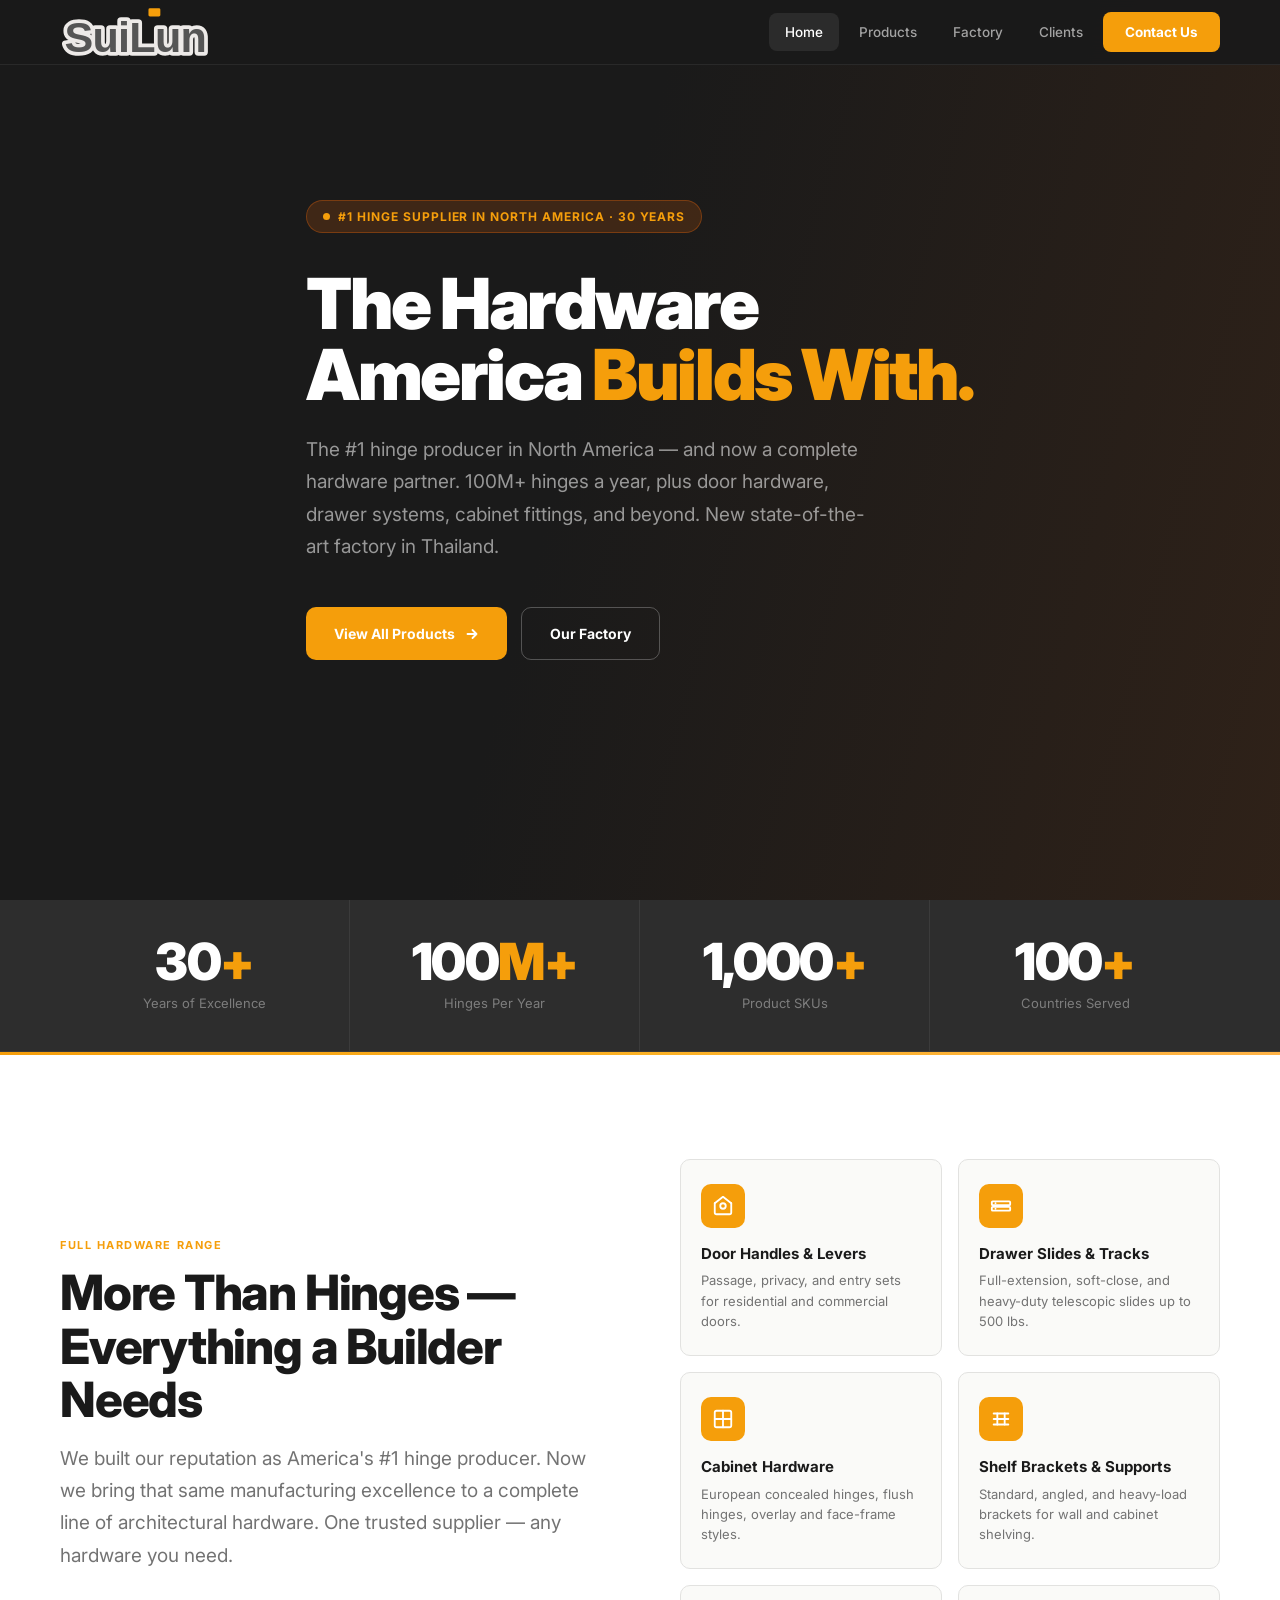
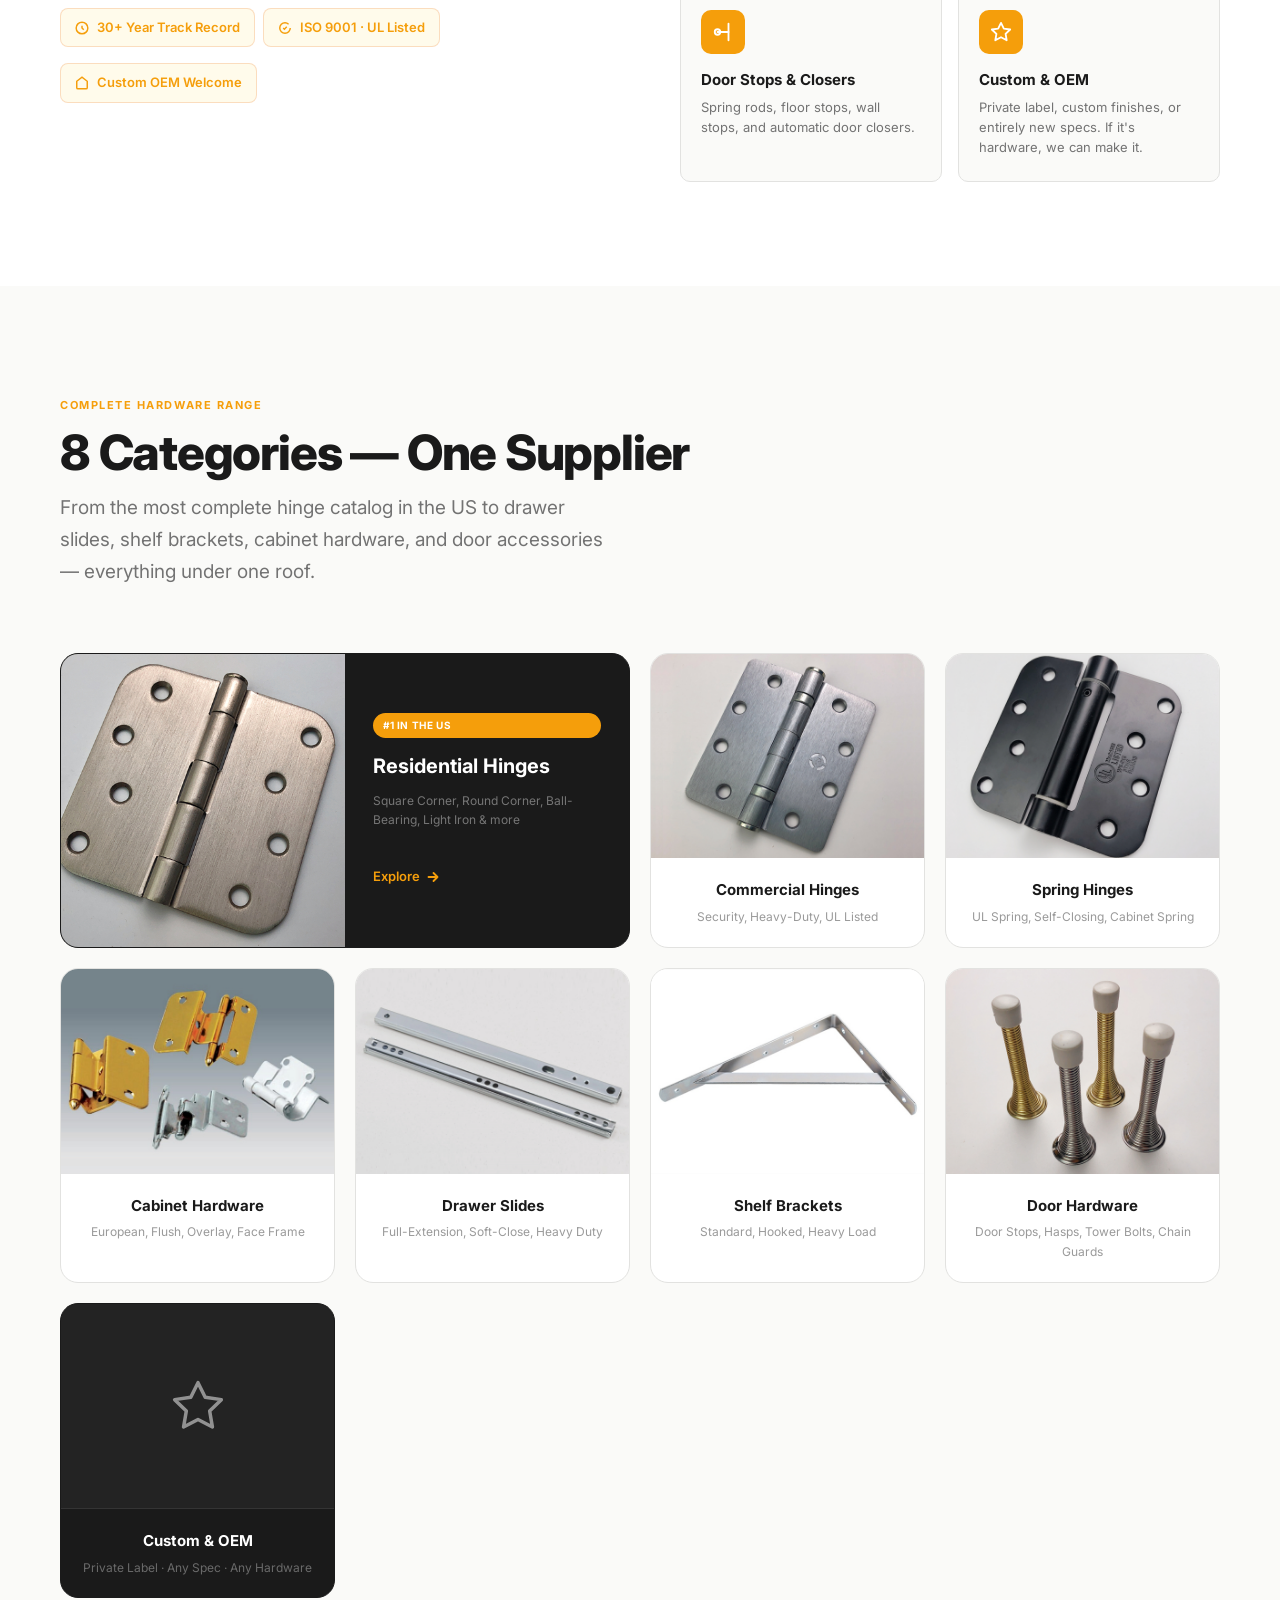
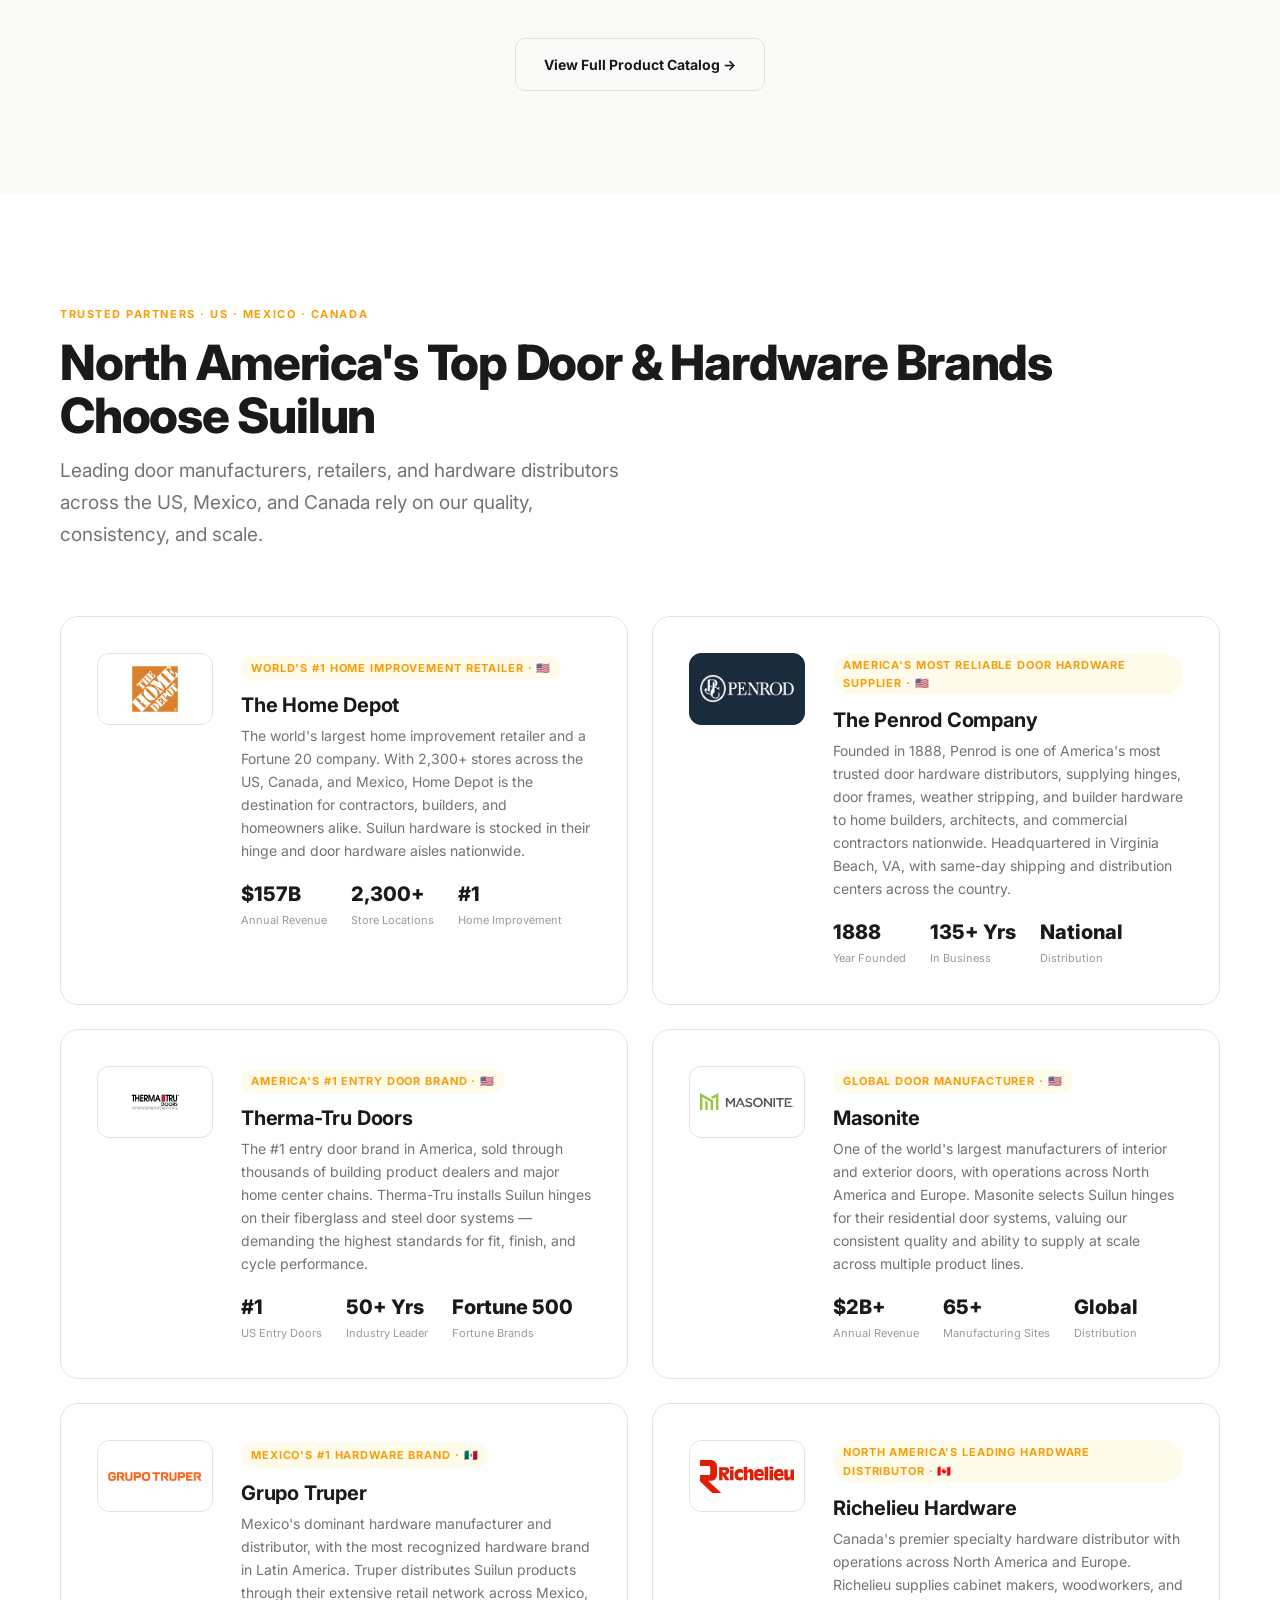
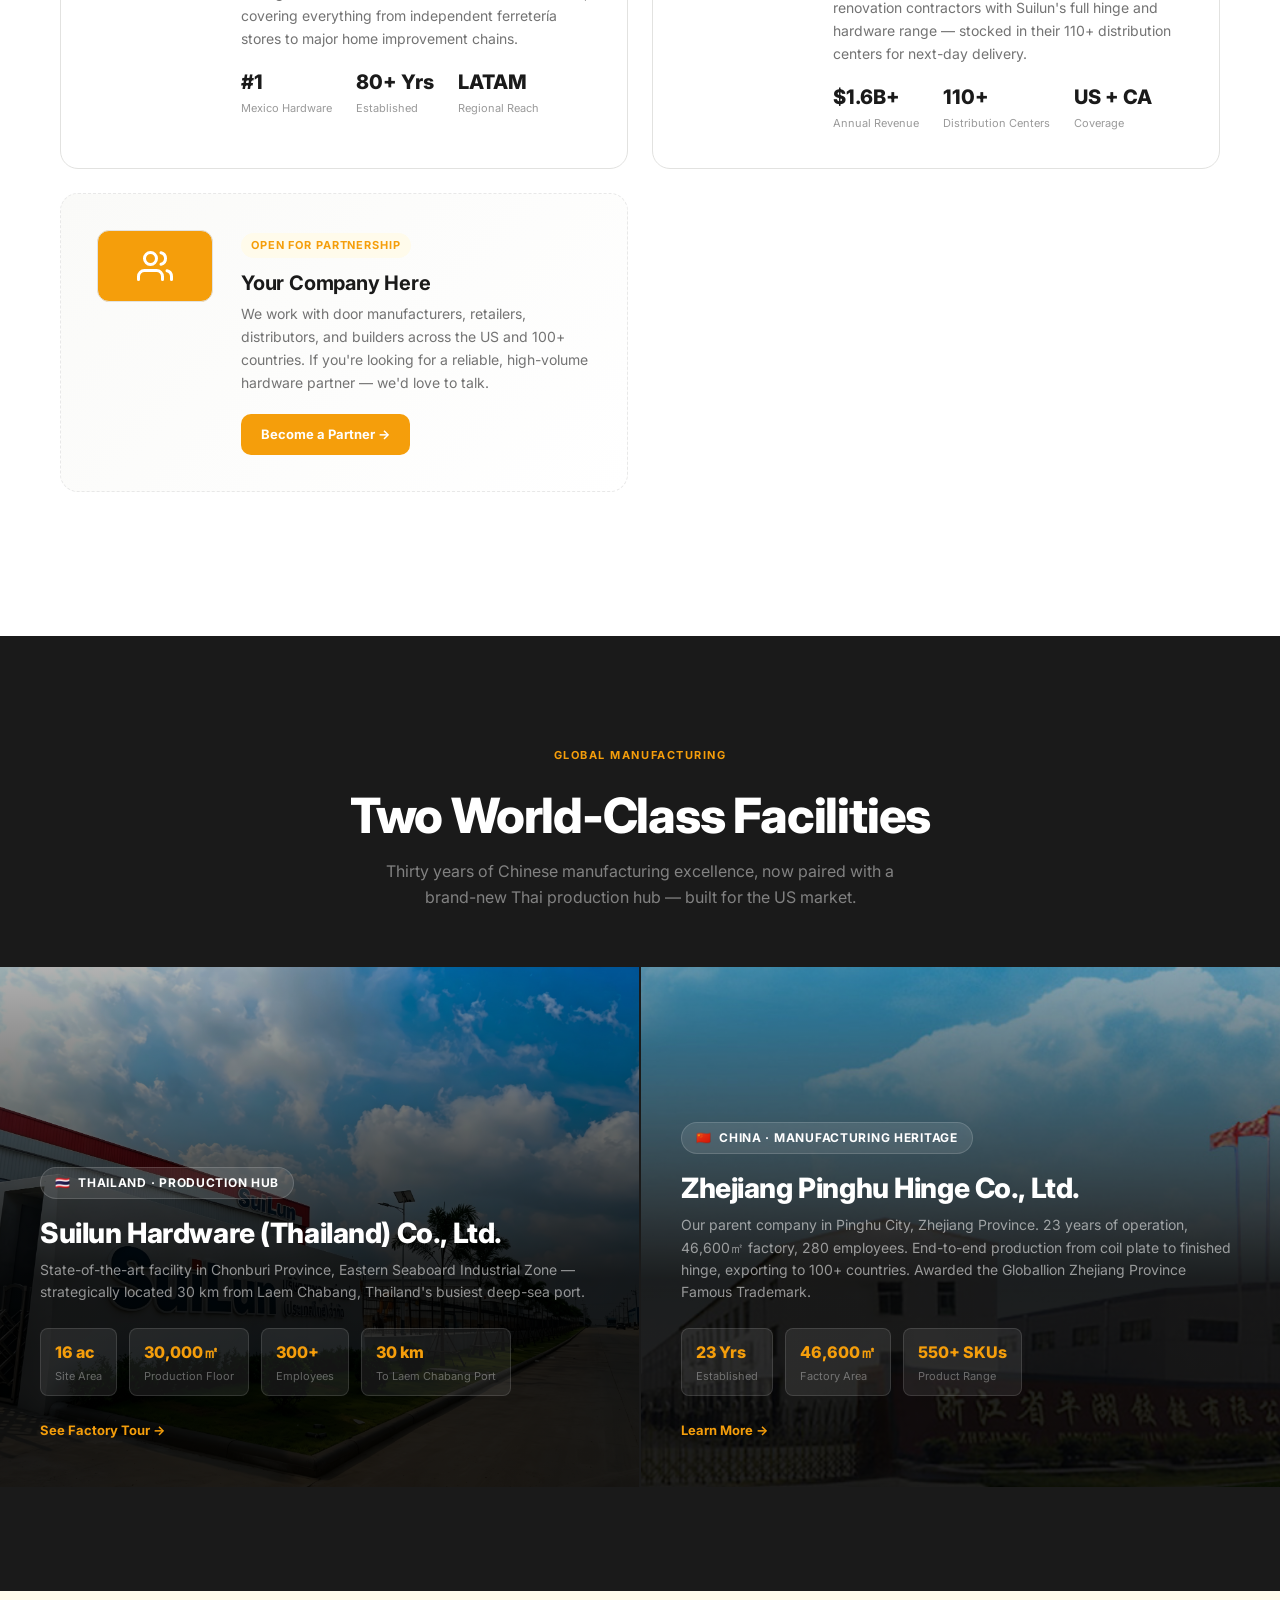
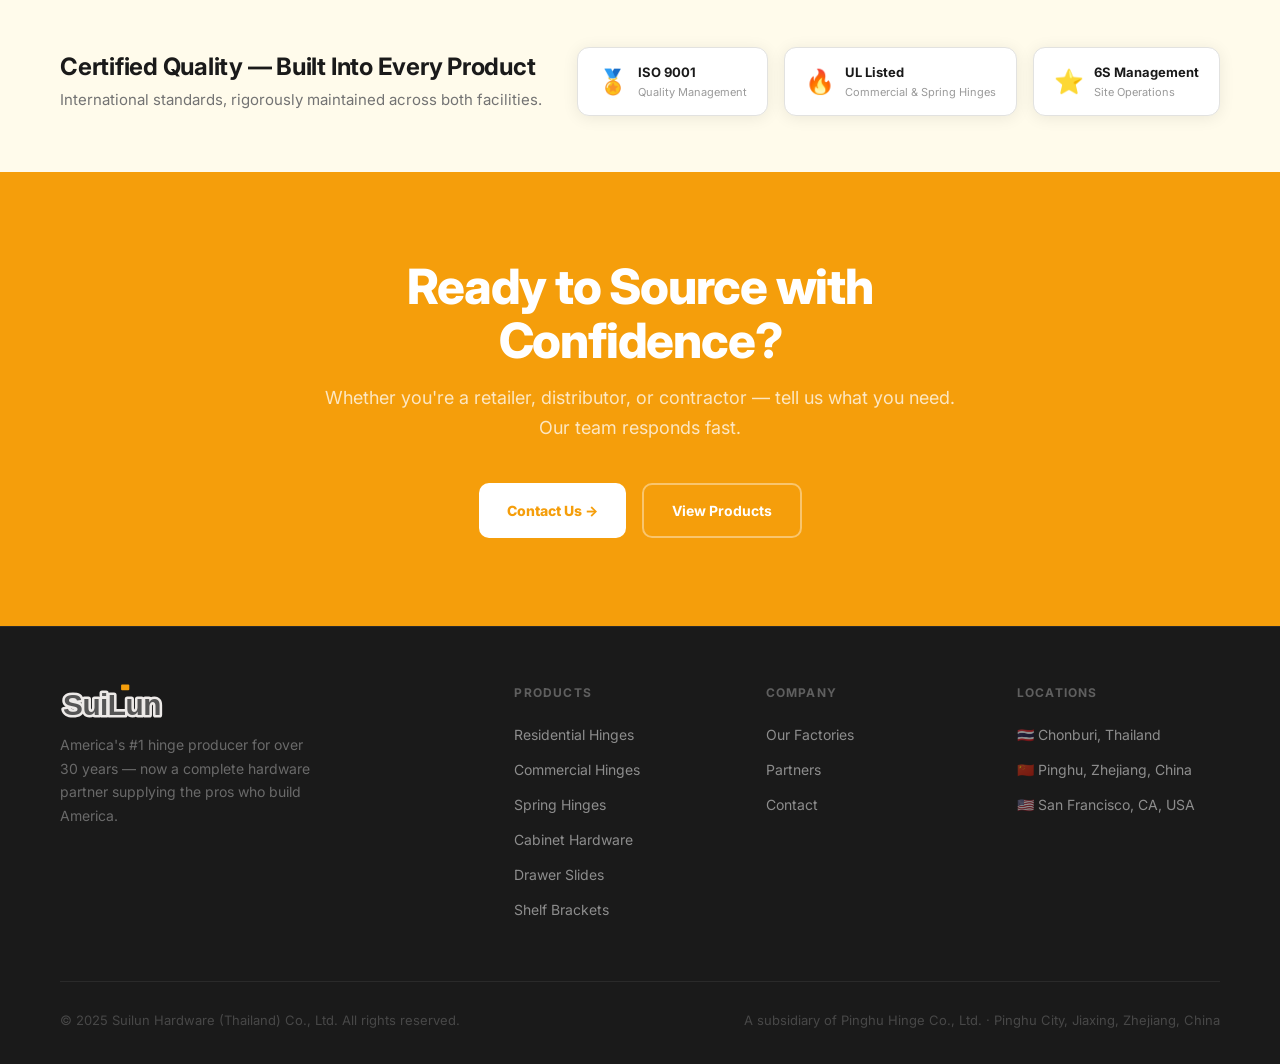
==== index.html @ 0c32b97d "New SVG logo: dark gray fill, light gray outline, orange accent, larger" ====
<!DOCTYPE html>
<html lang="en">
<head>
<meta charset="UTF-8">
<meta name="viewport" content="width=device-width, initial-scale=1.0">
<title>Suilun Hardware — America's #1 Hinge Producer</title>
<link rel="stylesheet" href="style.css">
<style>
/* ── HERO ────────────────────────────────────────────── */
.hero {
  min-height: 100vh; padding-top: 64px;
  position: relative; overflow: hidden;
  display: flex; align-items: center;
  background: var(--dark);
}
.hero-img {
  position: absolute; inset: 0;
  background-image: url('img/757dfbb52b981101c5790339cc6810e2.jpg');
  background-size: cover; background-position: center top;
  filter: brightness(0.3);
}
.hero-overlay {
  position: absolute; inset: 0;
  background: linear-gradient(105deg, rgba(26,26,26,0.90) 45%, rgba(232,100,10,0.10) 100%);
}
.hero-content { position: relative; z-index: 2; max-width: 720px; padding: 100px 0; }
.hero-badge {
  display: inline-flex; align-items: center; gap: 8px;
  background: rgba(232,100,10,0.18); border: 1px solid rgba(232,100,10,0.35);
  border-radius: 100px; padding: 6px 16px; margin-bottom: 36px;
}
.hero-badge .dot { width: 7px; height: 7px; border-radius: 50%; background: var(--orange); animation: pulse 2s infinite; }
.hero-badge span { font-size: 12px; font-weight: 700; letter-spacing: 0.08em; text-transform: uppercase; color: var(--orange); }
@keyframes pulse { 0%,100%{opacity:1}50%{opacity:0.35} }
.hero h1 { color: white; margin-bottom: 24px; }
.hero h1 em { color: var(--orange); font-style: normal; }
.hero .lead { color: rgba(255,255,255,0.55); max-width: 560px; margin-bottom: 44px; }
.hero-actions { display: flex; gap: 14px; flex-wrap: wrap; }

/* ── STATS ───────────────────────────────────────────── */
.stats-bar { background: var(--dark2); border-bottom: 1px solid rgba(255,255,255,0.06); }
.stats-row { display: grid; grid-template-columns: repeat(4, 1fr); }
.stat-cell {
  padding: 36px 28px; text-align: center;
  border-right: 1px solid rgba(255,255,255,0.07);
}
.stat-cell:last-child { border-right: none; }
.stat-n { font-size: clamp(32px,4vw,52px); font-weight: 900; color: white; letter-spacing: -0.03em; line-height: 1; }
.stat-n em { color: var(--orange); font-style: normal; }
.stat-l { font-size: 13px; color: rgba(255,255,255,0.38); margin-top: 6px; }
@media(max-width:640px) {
  .stats-row { grid-template-columns: repeat(2,1fr); }
  .stat-cell { border-bottom: 1px solid rgba(255,255,255,0.07); }
}

/* ── BEYOND HINGES ───────────────────────────────────── */
.beyond-section { background: white; }
.beyond-inner {
  display: grid; grid-template-columns: 1fr 1fr; gap: 80px; align-items: center;
}
@media(max-width:900px) { .beyond-inner { grid-template-columns: 1fr; gap: 48px; } }
.beyond-text .lead { margin-top: 16px; margin-bottom: 36px; }
.beyond-tag {
  display: inline-flex; align-items: center; gap: 8px;
  background: var(--orange-pale); border: 1px solid rgba(232,100,10,0.2);
  border-radius: 8px; padding: 8px 14px; margin-bottom: 8px;
  font-size: 13px; font-weight: 600; color: var(--orange);
}
.beyond-tag svg { flex-shrink: 0; }
.beyond-tags { display: flex; flex-wrap: wrap; gap: 8px; }
.beyond-grid {
  display: grid; grid-template-columns: 1fr 1fr; gap: 16px;
}
.beyond-card {
  background: var(--gray-50); border: 1.5px solid var(--border);
  border-radius: var(--r); padding: 24px 20px;
  transition: all 0.22s;
}
.beyond-card:hover { border-color: var(--orange); background: var(--orange-pale); transform: translateY(-2px); }
.beyond-card .bc-icon {
  width: 44px; height: 44px; border-radius: 10px;
  background: var(--orange); display: flex; align-items: center; justify-content: center;
  margin-bottom: 14px;
}
.beyond-card .bc-icon svg { width: 22px; height: 22px; fill: none; stroke: white; stroke-width: 2; stroke-linecap: round; stroke-linejoin: round; }
.beyond-card h4 { font-size: 15px; font-weight: 700; margin-bottom: 4px; }
.beyond-card p { font-size: 13px; color: var(--gray-500); line-height: 1.55; }

/* ── CATEGORIES ──────────────────────────────────────── */
.categories-section { background: var(--gray-50); }
.cat-grid {
  display: grid;
  grid-template-columns: repeat(4, 1fr);
  gap: 20px;
}
@media(max-width:900px) { .cat-grid { grid-template-columns: repeat(2,1fr); } }
@media(max-width:480px) { .cat-grid { grid-template-columns: 1fr 1fr; gap: 12px; } }
.cat-card {
  background: white;
  border: 1.5px solid var(--border);
  border-radius: var(--r2);
  overflow: hidden;
  text-align: center;
  transition: all 0.25s;
  cursor: pointer;
  text-decoration: none;
  display: block;
}
.cat-card:hover { border-color: var(--orange); transform: translateY(-4px); box-shadow: 0 16px 48px rgba(232,100,10,0.12); }
.cat-img {
  width: 100%; aspect-ratio: 4/3;
  object-fit: cover;
  background: var(--gray-100);
}
.cat-icon-wrap {
  width: 100%; aspect-ratio: 4/3;
  background: var(--gray-50);
  display: flex; align-items: center; justify-content: center;
  border-bottom: 1px solid var(--border);
}
.cat-icon-wrap svg { width: 56px; height: 56px; stroke: var(--gray-400); fill: none; stroke-width: 1.5; stroke-linecap: round; stroke-linejoin: round; transition: stroke 0.2s; }
.cat-card:hover .cat-icon-wrap svg { stroke: var(--orange); }
.cat-body { padding: 20px 16px; }
.cat-name { font-size: 15px; font-weight: 700; color: var(--dark); margin-bottom: 4px; }
.cat-count { font-size: 12px; color: var(--gray-400); }
.cat-card.hero-cat {
  grid-column: span 2;
  display: grid; grid-template-columns: 1fr 1fr;
  text-align: left;
  background: var(--dark);
  border-color: var(--dark);
}
.cat-card.hero-cat:hover { border-color: var(--orange); }
.cat-card.hero-cat .cat-img { aspect-ratio: auto; height: 100%; min-height: 220px; }
.cat-card.hero-cat .cat-body { padding: 32px 28px; display: flex; flex-direction: column; justify-content: center; }
.cat-card.hero-cat .cat-name { font-size: 20px; color: white; margin-bottom: 8px; }
.cat-card.hero-cat .cat-count { color: rgba(255,255,255,0.4); margin-bottom: 16px; }
.cat-arrow {
  display: inline-flex; align-items: center; gap: 6px;
  font-size: 13px; font-weight: 600; color: var(--orange);
}
.cat-badge {
  display: inline-block;
  background: var(--orange); color: white;
  font-size: 10px; font-weight: 700; letter-spacing: 0.06em;
  text-transform: uppercase; padding: 4px 10px; border-radius: 100px;
  margin-bottom: 12px;
}
@media(max-width:768px) {
  .cat-card.hero-cat { grid-column: span 1; grid-template-columns: 1fr; }
  .cat-card.hero-cat .cat-img { min-height: 180px; }
}

/* ── PARTNERS ────────────────────────────────────────── */
.partners-section { background: white; }
.partner-grid {
  display: grid; grid-template-columns: 1fr 1fr; gap: 24px;
  margin-bottom: 40px;
}
@media(max-width:768px) { .partner-grid { grid-template-columns: 1fr; } }
.partner-card {
  border: 1.5px solid var(--border);
  border-radius: var(--r2); padding: 36px;
  display: flex; gap: 28px; align-items: flex-start;
  transition: all 0.25s;
}
.partner-card:hover { border-color: var(--orange); box-shadow: var(--shadow-lg); transform: translateY(-2px); }
.partner-logo-box {
  flex-shrink: 0;
  width: 116px; height: 72px;
  border-radius: 12px;
  display: flex; align-items: center; justify-content: center;
  background: white; border: 1.5px solid var(--border);
  padding: 10px; overflow: hidden;
  font-size: 13px; font-weight: 900; letter-spacing: -0.02em;
  color: white; text-align: center; line-height: 1.2;
}
.partner-logo-box img { width: 100%; height: 100%; object-fit: contain; }
.partner-info h3 { font-size: 20px; margin-bottom: 6px; }
.partner-rank {
  display: inline-block;
  font-size: 11px; font-weight: 700; letter-spacing: 0.08em;
  text-transform: uppercase; color: var(--orange);
  background: var(--orange-pale); padding: 3px 10px; border-radius: 100px;
  margin-bottom: 12px;
}
.partner-info p { font-size: 14px; color: var(--gray-500); line-height: 1.65; }
.partner-stat { margin-top: 16px; display: flex; gap: 24px; flex-wrap: wrap; }
.ps-item .ps-num { font-size: 20px; font-weight: 800; color: var(--dark); }
.ps-item .ps-lbl { font-size: 11px; color: var(--gray-400); }

/* ── FACTORIES ───────────────────────────────────────── */
.factories-section { background: var(--dark); }
.factories-header { text-align: center; padding-bottom: 56px; }
.factories-header h2 { color: white; margin-top: 12px; margin-bottom: 16px; }
.factories-header p { color: rgba(255,255,255,0.45); font-size: 16px; max-width: 540px; margin: 0 auto; }
.factories-grid { display: grid; grid-template-columns: 1fr 1fr; gap: 2px; }
@media(max-width:900px) { .factories-grid { grid-template-columns: 1fr; } }
.factory-panel { position: relative; overflow: hidden; min-height: 520px; }
.factory-panel-img {
  position: absolute; inset: 0;
  background-size: cover; background-position: center;
  transition: transform 0.6s;
}
.factory-panel:hover .factory-panel-img { transform: scale(1.04); }
.factory-panel-overlay {
  position: absolute; inset: 0;
  background: linear-gradient(to top, rgba(0,0,0,0.88) 40%, rgba(0,0,0,0.3) 100%);
}
.factory-panel-content {
  position: absolute; bottom: 0; left: 0; right: 0;
  padding: 44px 40px;
}
@media(max-width:640px) { .factory-panel-content { padding: 32px 24px; } }
.factory-flag {
  display: inline-flex; align-items: center; gap: 8px;
  background: rgba(255,255,255,0.1); border: 1px solid rgba(255,255,255,0.15);
  border-radius: 100px; padding: 5px 14px; margin-bottom: 16px;
  font-size: 12px; font-weight: 700; letter-spacing: 0.06em; text-transform: uppercase; color: white;
}
.factory-panel h3 { font-size: clamp(20px,2.5vw,28px); font-weight: 800; color: white; margin-bottom: 8px; letter-spacing: -0.015em; }
.factory-panel-sub { font-size: 14px; color: rgba(255,255,255,0.55); margin-bottom: 24px; line-height: 1.6; }
.factory-detail-row { display: flex; flex-wrap: wrap; gap: 12px; }
.fd-chip {
  background: rgba(255,255,255,0.08); border: 1px solid rgba(255,255,255,0.12);
  border-radius: 8px; padding: 10px 14px;
  display: flex; flex-direction: column; gap: 2px;
}
.fd-chip .fd-v { font-size: 16px; font-weight: 800; color: var(--orange); }
.fd-chip .fd-l { font-size: 11px; color: rgba(255,255,255,0.35); }
.factory-link {
  display: inline-flex; align-items: center; gap: 6px;
  margin-top: 24px; font-size: 13px; font-weight: 700;
  color: var(--orange); transition: gap 0.2s;
}
.factory-link:hover { gap: 10px; }

/* ── QUALITY STRIP ───────────────────────────────────── */
.quality-strip { background: var(--orange-pale); padding: 56px 0; }
.quality-inner { display: flex; align-items: center; justify-content: space-between; flex-wrap: wrap; gap: 32px; }
.quality-text h3 { margin-bottom: 6px; }
.quality-text p { color: var(--gray-500); font-size: 15px; }
.cert-row { display: flex; gap: 16px; flex-wrap: wrap; }
.cert-pill {
  display: flex; align-items: center; gap: 10px;
  background: white; border: 1.5px solid var(--border);
  border-radius: 12px; padding: 14px 20px;
  box-shadow: var(--shadow);
}
.cert-pill .cert-icon { font-size: 24px; }
.cert-pill .cert-name { font-size: 13px; font-weight: 700; color: var(--dark); }
.cert-pill .cert-desc { font-size: 11px; color: var(--gray-400); }

/* ── CTA ─────────────────────────────────────────────── */
.cta-section { background: var(--orange); padding: 88px 0; text-align: center; }
.cta-section h2 { color: white; margin-bottom: 16px; }
.cta-section p { color: rgba(255,255,255,0.75); font-size: 18px; margin-bottom: 40px; }
.cta-actions { display: flex; justify-content: center; gap: 16px; flex-wrap: wrap; }
.btn-white { background: white; color: var(--orange); font-weight: 800; }
.btn-white:hover { background: var(--gray-100); transform: translateY(-1px); box-shadow: 0 8px 24px rgba(0,0,0,0.2); }
.btn-outline-white { background: transparent; color: white; border: 2px solid rgba(255,255,255,0.4); font-weight: 700; }
.btn-outline-white:hover { border-color: white; background: rgba(255,255,255,0.1); }
</style>
</head>
<body>

<!-- NAV -->
<nav>
  <div class="wrap nav-wrap">
    <a href="index.html" class="logo">
      
      <img src="img/suilun-logo-nav.svg" alt="SuiLun" class="logo-img">
    </a>
    <div class="nav-menu">
      <a href="index.html" class="active">Home</a>
      <a href="products.html">Products</a>
      <a href="factory.html">Factory</a>
      <a href="#partners">Clients</a>
      <a href="contact.html" class="nav-cta">Contact Us</a>
    </div>
  </div>
</nav>

<!-- HERO -->
<section class="hero">
  <div class="hero-img"></div>
  <div class="hero-overlay"></div>
  <div class="wrap">
    <div class="hero-content reveal">
      <div class="hero-badge"><span class="dot"></span><span>#1 Hinge Supplier in North America · 30 Years</span></div>
      <h1>The Hardware<br>America <em>Builds With.</em></h1>
      <p class="lead">The #1 hinge producer in North America — and now a complete hardware partner. 100M+ hinges a year, plus door hardware, drawer systems, cabinet fittings, and beyond. New state-of-the-art factory in Thailand.</p>
      <div class="hero-actions">
        <a href="products.html" class="btn btn-primary">View All Products <svg width="14" height="14" viewBox="0 0 14 14" fill="none" style="margin-left:2px"><path d="M2.5 7h9m-4-4 4 4-4 4" stroke="currentColor" stroke-width="1.8" stroke-linecap="round" stroke-linejoin="round"/></svg></a>
        <a href="factory.html" class="btn btn-outline">Our Factory</a>
      </div>
    </div>
  </div>
</section>

<!-- STATS -->
<div class="stats-bar">
  <div class="wrap">
    <div class="stats-row">
      <div class="stat-cell"><div class="stat-n">30<em>+</em></div><div class="stat-l">Years of Excellence</div></div>
      <div class="stat-cell"><div class="stat-n">100<em>M+</em></div><div class="stat-l">Hinges Per Year</div></div>
      <div class="stat-cell"><div class="stat-n">1,000<em>+</em></div><div class="stat-l">Product SKUs</div></div>
      <div class="stat-cell"><div class="stat-n">100<em>+</em></div><div class="stat-l">Countries Served</div></div>
    </div>
  </div>
</div>
<div class="orange-rule"></div>

<!-- BEYOND HINGES -->
<section class="beyond-section">
  <div class="wrap">
    <div class="beyond-inner">
      <div class="beyond-text reveal">
        <span class="eyebrow">Full Hardware Range</span>
        <h2>More Than Hinges — Everything a Builder Needs</h2>
        <p class="lead">We built our reputation as America's #1 hinge producer. Now we bring that same manufacturing excellence to a complete line of architectural hardware. One trusted supplier — any hardware you need.</p>
        <div class="beyond-tags">
          <span class="beyond-tag">
            <svg width="14" height="14" viewBox="0 0 24 24" fill="none" stroke="currentColor" stroke-width="2.5"><circle cx="12" cy="12" r="10"/><path d="M12 8v4l3 3"/></svg>
            30+ Year Track Record
          </span>
          <span class="beyond-tag">
            <svg width="14" height="14" viewBox="0 0 24 24" fill="none" stroke="currentColor" stroke-width="2.5"><path d="M9 12l2 2 4-4"/><path d="M21 12c0 4.97-4.03 9-9 9s-9-4.03-9-9 4.03-9 9-9c2.39 0 4.57.93 6.18 2.44"/></svg>
            ISO 9001 · UL Listed
          </span>
          <span class="beyond-tag">
            <svg width="14" height="14" viewBox="0 0 24 24" fill="none" stroke="currentColor" stroke-width="2.5"><path d="M3 9l9-7 9 7v11a2 2 0 0 1-2 2H5a2 2 0 0 1-2-2z"/></svg>
            Custom OEM Welcome
          </span>
        </div>
      </div>
      <div class="beyond-grid reveal d1">
        <!-- Door Handles -->
        <div class="beyond-card">
          <div class="bc-icon">
            <svg viewBox="0 0 24 24"><path d="M15 12a3 3 0 1 1-6 0 3 3 0 0 1 6 0z"/><path d="M3 9v10a2 2 0 0 0 2 2h14a2 2 0 0 0 2-2V9"/><path d="M3 9l9-7 9 7"/></svg>
          </div>
          <h4>Door Handles & Levers</h4>
          <p>Passage, privacy, and entry sets for residential and commercial doors.</p>
        </div>
        <!-- Drawer Slides -->
        <div class="beyond-card">
          <div class="bc-icon">
            <svg viewBox="0 0 24 24"><rect x="2" y="7" width="20" height="4" rx="1"/><rect x="2" y="13" width="20" height="4" rx="1"/><path d="M6 9h.01M6 15h.01"/></svg>
          </div>
          <h4>Drawer Slides & Tracks</h4>
          <p>Full-extension, soft-close, and heavy-duty telescopic slides up to 500 lbs.</p>
        </div>
        <!-- Cabinet Hardware -->
        <div class="beyond-card">
          <div class="bc-icon">
            <svg viewBox="0 0 24 24"><rect x="3" y="3" width="18" height="18" rx="2"/><path d="M3 12h18"/><path d="M12 3v18"/></svg>
          </div>
          <h4>Cabinet Hardware</h4>
          <p>European concealed hinges, flush hinges, overlay and face-frame styles.</p>
        </div>
        <!-- Shelf & Brackets -->
        <div class="beyond-card">
          <div class="bc-icon">
            <svg viewBox="0 0 24 24"><path d="M4 6h16"/><path d="M4 12h16"/><path d="M4 18h16"/><path d="M8 6v12M16 6v12"/></svg>
          </div>
          <h4>Shelf Brackets & Supports</h4>
          <p>Standard, angled, and heavy-load brackets for wall and cabinet shelving.</p>
        </div>
        <!-- Door Stops & Closers -->
        <div class="beyond-card">
          <div class="bc-icon">
            <svg viewBox="0 0 24 24"><path d="M18 3v18"/><path d="M6 12h12"/><circle cx="6" cy="12" r="3"/></svg>
          </div>
          <h4>Door Stops & Closers</h4>
          <p>Spring rods, floor stops, wall stops, and automatic door closers.</p>
        </div>
        <!-- Custom OEM -->
        <div class="beyond-card">
          <div class="bc-icon">
            <svg viewBox="0 0 24 24"><path d="M12 2l3.09 6.26L22 9.27l-5 4.87L18.18 21 12 17.77 5.82 21 7 14.14l-5-4.87 6.91-1.01L12 2z"/></svg>
          </div>
          <h4>Custom & OEM</h4>
          <p>Private label, custom finishes, or entirely new specs. If it's hardware, we can make it.</p>
        </div>
      </div>
    </div>
  </div>
</section>

<!-- PRODUCT CATEGORIES -->
<section class="categories-section" id="products">
  <div class="wrap">
    <div class="section-head reveal">
      <span class="eyebrow">Complete Hardware Range</span>
      <h2>8 Categories — One Supplier</h2>
      <p class="lead" style="max-width:560px;margin-top:12px;">From the most complete hinge catalog in the US to drawer slides, shelf brackets, cabinet hardware, and door accessories — everything under one roof.</p>
    </div>
    <div class="cat-grid">

      <!-- HERO CARD — Residential Hinges -->
      <a href="products.html#residential" class="cat-card hero-cat reveal">
        <img class="cat-img" src="img/c347437634a7924a833f5e36b2ae55d3.jpg" alt="Residential Hinges" loading="lazy">
        <div class="cat-body">
          <span class="cat-badge">#1 in the US</span>
          <div class="cat-name">Residential Hinges</div>
          <div class="cat-count">Square Corner, Round Corner, Ball-Bearing, Light Iron & more</div>
          <div class="cat-arrow" style="margin-top:20px">Explore <svg width="14" height="14" viewBox="0 0 14 14" fill="none"><path d="M2.5 7h9m-4-4 4 4-4 4" stroke="currentColor" stroke-width="1.8" stroke-linecap="round" stroke-linejoin="round"/></svg></div>
        </div>
      </a>

      <!-- Commercial Hinge -->
      <a href="products.html#commercial" class="cat-card reveal d1">
        <img class="cat-img" src="img/6680ef01e1f084ab9c419d79f8d6a4d5.jpg" alt="Commercial Hinges" loading="lazy">
        <div class="cat-body">
          <div class="cat-name">Commercial Hinges</div>
          <div class="cat-count">Security, Heavy-Duty, UL Listed</div>
        </div>
      </a>

      <!-- Spring Hinge -->
      <a href="products.html#spring" class="cat-card reveal d2">
        <img class="cat-img" src="img/aa87e4f6448f8d0ce8bfd99c285d1610.jpg" alt="Spring Hinges" loading="lazy">
        <div class="cat-body">
          <div class="cat-name">Spring Hinges</div>
          <div class="cat-count">UL Spring, Self-Closing, Cabinet Spring</div>
        </div>
      </a>

      <!-- Cabinet Hinge — real photo -->
      <a href="products.html#cabinet" class="cat-card reveal d3">
        <img class="cat-img" src="img/phhinge/62b574d4b60ad.jpg" alt="Cabinet Hardware" loading="lazy">
        <div class="cat-body">
          <div class="cat-name">Cabinet Hardware</div>
          <div class="cat-count">European, Flush, Overlay, Face Frame</div>
        </div>
      </a>

      <!-- Drawer Slides — real photo -->
      <a href="products.html#drawer" class="cat-card reveal d1">
        <img class="cat-img" src="img/99c5b8b6adf6629bff1b79e4503162da.jpg" alt="Drawer Slides" loading="lazy">
        <div class="cat-body">
          <div class="cat-name">Drawer Slides</div>
          <div class="cat-count">Full-Extension, Soft-Close, Heavy Duty</div>
        </div>
      </a>

      <!-- Shelf Brackets — real photo -->
      <a href="products.html#shelf" class="cat-card reveal d2">
        <img class="cat-img" src="img/b13a73256f436703a8262bdbdc300562.jpg" alt="Shelf Brackets" loading="lazy">
        <div class="cat-body">
          <div class="cat-name">Shelf Brackets</div>
          <div class="cat-count">Standard, Hooked, Heavy Load</div>
        </div>
      </a>

      <!-- Door Hardware — real photo -->
      <a href="products.html#doorhardware" class="cat-card reveal d3">
        <img class="cat-img" src="img/adff9796fc1a220cfdd34ed33630b0b7.jpg" alt="Door Hardware" loading="lazy">
        <div class="cat-body">
          <div class="cat-name">Door Hardware</div>
          <div class="cat-count">Door Stops, Hasps, Tower Bolts, Chain Guards</div>
        </div>
      </a>

      <!-- Custom / OEM -->
      <a href="contact.html" class="cat-card reveal d4" style="background:var(--dark);border-color:var(--dark);">
        <div class="cat-icon-wrap" style="background:rgba(255,255,255,0.04);border-bottom:1px solid rgba(255,255,255,0.08);">
          <svg viewBox="0 0 24 24" style="stroke:rgba(255,255,255,0.5)"><path d="M12 2l3.09 6.26L22 9.27l-5 4.87L18.18 21 12 17.77 5.82 21 7 14.14l-5-4.87 6.91-1.01L12 2z"/></svg>
        </div>
        <div class="cat-body">
          <div class="cat-name" style="color:white">Custom & OEM</div>
          <div class="cat-count" style="color:rgba(255,255,255,0.35)">Private Label · Any Spec · Any Hardware</div>
        </div>
      </a>

    </div>
    <div style="text-align:center;margin-top:40px;">
      <a href="products.html" class="btn btn-outline-dark">View Full Product Catalog →</a>
    </div>
  </div>
</section>

<!-- PARTNERS -->
<section class="partners-section" id="partners">
  <div class="wrap">
    <div class="section-head reveal">
      <span class="eyebrow">Trusted Partners · US · Mexico · Canada</span>
      <h2>North America's Top Door &amp; Hardware Brands Choose Suilun</h2>
      <p class="lead" style="max-width:580px;margin-top:12px;">Leading door manufacturers, retailers, and hardware distributors across the US, Mexico, and Canada rely on our quality, consistency, and scale.</p>
    </div>
    <div class="partner-grid">

      <!-- Home Depot -->
      <div class="partner-card reveal">
        <div class="partner-logo-box">
          <img src="img/homedepot.svg" alt="The Home Depot">
        </div>
        <div class="partner-info">
          <span class="partner-rank">World's #1 Home Improvement Retailer · 🇺🇸</span>
          <h3>The Home Depot</h3>
          <p>The world's largest home improvement retailer and a Fortune 20 company. With 2,300+ stores across the US, Canada, and Mexico, Home Depot is the destination for contractors, builders, and homeowners alike. Suilun hardware is stocked in their hinge and door hardware aisles nationwide.</p>
          <div class="partner-stat">
            <div class="ps-item"><div class="ps-num">$157B</div><div class="ps-lbl">Annual Revenue</div></div>
            <div class="ps-item"><div class="ps-num">2,300+</div><div class="ps-lbl">Store Locations</div></div>
            <div class="ps-item"><div class="ps-num">#1</div><div class="ps-lbl">Home Improvement</div></div>
          </div>
        </div>
      </div>

      <!-- Penrod -->
      <div class="partner-card reveal d1">
        <div class="partner-logo-box" style="background:#1a2b3c;border-color:#1a2b3c;">
          <img src="img/penrod.png" alt="The Penrod Company">
        </div>
        <div class="partner-info">
          <span class="partner-rank">America's Most Reliable Door Hardware Supplier · 🇺🇸</span>
          <h3>The Penrod Company</h3>
          <p>Founded in 1888, Penrod is one of America's most trusted door hardware distributors, supplying hinges, door frames, weather stripping, and builder hardware to home builders, architects, and commercial contractors nationwide. Headquartered in Virginia Beach, VA, with same-day shipping and distribution centers across the country.</p>
          <div class="partner-stat">
            <div class="ps-item"><div class="ps-num">1888</div><div class="ps-lbl">Year Founded</div></div>
            <div class="ps-item"><div class="ps-num">135+ Yrs</div><div class="ps-lbl">In Business</div></div>
            <div class="ps-item"><div class="ps-num">National</div><div class="ps-lbl">Distribution</div></div>
          </div>
        </div>
      </div>

      <!-- Therma-Tru -->
      <div class="partner-card reveal d1">
        <div class="partner-logo-box">
          <img src="img/thermatru.svg" alt="Therma-Tru Doors">
        </div>
        <div class="partner-info">
          <span class="partner-rank">America's #1 Entry Door Brand · 🇺🇸</span>
          <h3>Therma-Tru Doors</h3>
          <p>The #1 entry door brand in America, sold through thousands of building product dealers and major home center chains. Therma-Tru installs Suilun hinges on their fiberglass and steel door systems — demanding the highest standards for fit, finish, and cycle performance.</p>
          <div class="partner-stat">
            <div class="ps-item"><div class="ps-num">#1</div><div class="ps-lbl">US Entry Doors</div></div>
            <div class="ps-item"><div class="ps-num">50+ Yrs</div><div class="ps-lbl">Industry Leader</div></div>
            <div class="ps-item"><div class="ps-num">Fortune 500</div><div class="ps-lbl">Fortune Brands</div></div>
          </div>
        </div>
      </div>

      <!-- Masonite -->
      <div class="partner-card reveal d2">
        <div class="partner-logo-box">
          <img src="img/masonite.svg" alt="Masonite">
        </div>
        <div class="partner-info">
          <span class="partner-rank">Global Door Manufacturer · 🇺🇸</span>
          <h3>Masonite</h3>
          <p>One of the world's largest manufacturers of interior and exterior doors, with operations across North America and Europe. Masonite selects Suilun hinges for their residential door systems, valuing our consistent quality and ability to supply at scale across multiple product lines.</p>
          <div class="partner-stat">
            <div class="ps-item"><div class="ps-num">$2B+</div><div class="ps-lbl">Annual Revenue</div></div>
            <div class="ps-item"><div class="ps-num">65+</div><div class="ps-lbl">Manufacturing Sites</div></div>
            <div class="ps-item"><div class="ps-num">Global</div><div class="ps-lbl">Distribution</div></div>
          </div>
        </div>
      </div>

      <!-- Grupo Truper -->
      <div class="partner-card reveal d3">
        <div class="partner-logo-box">
          <img src="img/truper.svg" alt="Grupo Truper">
        </div>
        <div class="partner-info">
          <span class="partner-rank">Mexico's #1 Hardware Brand · 🇲🇽</span>
          <h3>Grupo Truper</h3>
          <p>Mexico's dominant hardware manufacturer and distributor, with the most recognized hardware brand in Latin America. Truper distributes Suilun products through their extensive retail network across Mexico, covering everything from independent ferretería stores to major home improvement chains.</p>
          <div class="partner-stat">
            <div class="ps-item"><div class="ps-num">#1</div><div class="ps-lbl">Mexico Hardware</div></div>
            <div class="ps-item"><div class="ps-num">80+ Yrs</div><div class="ps-lbl">Established</div></div>
            <div class="ps-item"><div class="ps-num">LATAM</div><div class="ps-lbl">Regional Reach</div></div>
          </div>
        </div>
      </div>

      <!-- Richelieu -->
      <div class="partner-card reveal d1">
        <div class="partner-logo-box">
          <img src="img/richelieu.svg" alt="Richelieu Hardware">
        </div>
        <div class="partner-info">
          <span class="partner-rank">North America's Leading Hardware Distributor · 🇨🇦</span>
          <h3>Richelieu Hardware</h3>
          <p>Canada's premier specialty hardware distributor with operations across North America and Europe. Richelieu supplies cabinet makers, woodworkers, and renovation contractors with Suilun's full hinge and hardware range — stocked in their 110+ distribution centers for next-day delivery.</p>
          <div class="partner-stat">
            <div class="ps-item"><div class="ps-num">$1.6B+</div><div class="ps-lbl">Annual Revenue</div></div>
            <div class="ps-item"><div class="ps-num">110+</div><div class="ps-lbl">Distribution Centers</div></div>
            <div class="ps-item"><div class="ps-num">US + CA</div><div class="ps-lbl">Coverage</div></div>
          </div>
        </div>
      </div>

      <!-- Open Partnership -->
      <div class="partner-card reveal d1" style="background: linear-gradient(135deg, var(--gray-50), white); border-style: dashed; border-color: var(--gray-200);">
        <div class="partner-logo-box" style="background:var(--orange);">
          <svg width="36" height="36" viewBox="0 0 24 24" fill="none" stroke="white" stroke-width="2" stroke-linecap="round" stroke-linejoin="round"><path d="M17 21v-2a4 4 0 0 0-4-4H5a4 4 0 0 0-4 4v2"/><circle cx="9" cy="7" r="4"/><path d="M23 21v-2a4 4 0 0 0-3-3.87"/><path d="M16 3.13a4 4 0 0 1 0 7.75"/></svg>
        </div>
        <div class="partner-info">
          <span class="partner-rank">Open for Partnership</span>
          <h3>Your Company Here</h3>
          <p>We work with door manufacturers, retailers, distributors, and builders across the US and 100+ countries. If you're looking for a reliable, high-volume hardware partner — we'd love to talk.</p>
          <div style="margin-top:20px">
            <a href="contact.html" class="btn btn-primary" style="padding:10px 20px;font-size:13px;">Become a Partner →</a>
          </div>
        </div>
      </div>

    </div>
  </div>
</section>

<!-- FACTORIES — DUAL PANEL -->
<section class="factories-section" id="factory-overview">
  <div class="wrap">
    <div class="factories-header reveal">
      <span class="eyebrow">Global Manufacturing</span>
      <h2>Two World-Class Facilities</h2>
      <p>Thirty years of Chinese manufacturing excellence, now paired with a brand-new Thai production hub — built for the US market.</p>
    </div>
  </div>
  <div class="factories-grid">

    <!-- Thailand -->
    <div class="factory-panel">
      <div class="factory-panel-img" style="background-image: url('img/thai-factory-entrance.png');"></div>
      <div class="factory-panel-overlay"></div>
      <div class="factory-panel-content">
        <div class="factory-flag">🇹🇭 &nbsp;Thailand · Production Hub</div>
        <h3>Suilun Hardware (Thailand) Co., Ltd.</h3>
        <p class="factory-panel-sub">State-of-the-art facility in Chonburi Province, Eastern Seaboard Industrial Zone — strategically located 30 km from Laem Chabang, Thailand's busiest deep-sea port.</p>
        <div class="factory-detail-row">
          <div class="fd-chip"><div class="fd-v">16 ac</div><div class="fd-l">Site Area</div></div>
          <div class="fd-chip"><div class="fd-v">30,000㎡</div><div class="fd-l">Production Floor</div></div>
          <div class="fd-chip"><div class="fd-v">300+</div><div class="fd-l">Employees</div></div>
          <div class="fd-chip"><div class="fd-v">30 km</div><div class="fd-l">To Laem Chabang Port</div></div>
        </div>
        <a href="factory.html" class="factory-link">See Factory Tour →</a>
      </div>
    </div>

    <!-- China -->
    <div class="factory-panel">
      <div class="factory-panel-img" style="background-image: url('img/phhinge/about_02.jpg');"></div>
      <div class="factory-panel-overlay"></div>
      <div class="factory-panel-content">
        <div class="factory-flag">🇨🇳 &nbsp;China · Manufacturing Heritage</div>
        <h3>Zhejiang Pinghu Hinge Co., Ltd.</h3>
        <p class="factory-panel-sub">Our parent company in Pinghu City, Zhejiang Province. 23 years of operation, 46,600㎡ factory, 280 employees. End-to-end production from coil plate to finished hinge, exporting to 100+ countries. Awarded the Globallion Zhejiang Province Famous Trademark.</p>
        <div class="factory-detail-row">
          <div class="fd-chip"><div class="fd-v">23 Yrs</div><div class="fd-l">Established</div></div>
          <div class="fd-chip"><div class="fd-v">46,600㎡</div><div class="fd-l">Factory Area</div></div>
          <div class="fd-chip"><div class="fd-v">550+ SKUs</div><div class="fd-l">Product Range</div></div>
        </div>
        <a href="factory.html" class="factory-link">Learn More →</a>
      </div>
    </div>

  </div>
</section>

<!-- QUALITY STRIP -->
<div class="quality-strip">
  <div class="wrap">
    <div class="quality-inner">
      <div class="quality-text">
        <h3>Certified Quality — Built Into Every Product</h3>
        <p>International standards, rigorously maintained across both facilities.</p>
      </div>
      <div class="cert-row">
        <div class="cert-pill">
          <div class="cert-icon">🏅</div>
          <div><div class="cert-name">ISO 9001</div><div class="cert-desc">Quality Management</div></div>
        </div>
        <div class="cert-pill">
          <div class="cert-icon">🔥</div>
          <div><div class="cert-name">UL Listed</div><div class="cert-desc">Commercial & Spring Hinges</div></div>
        </div>
        <div class="cert-pill">
          <div class="cert-icon">⭐</div>
          <div><div class="cert-name">6S Management</div><div class="cert-desc">Site Operations</div></div>
        </div>
      </div>
    </div>
  </div>
</div>

<!-- CTA -->
<section class="cta-section" id="contact">
  <div class="wrap">
    <div style="max-width:640px;margin:0 auto;">
      <h2>Ready to Source with Confidence?</h2>
      <p>Whether you're a retailer, distributor, or contractor — tell us what you need. Our team responds fast.</p>
      <div class="cta-actions">
        <a href="contact.html" class="btn btn-white">Contact Us →</a>
        <a href="products.html" class="btn btn-outline-white">View Products</a>
      </div>
    </div>
  </div>
</section>

<!-- FOOTER -->
<footer>
  <div class="wrap">
    <div class="footer-grid">
      <div class="footer-brand">
        <img src="img/suilun-logo-nav.svg" alt="SuiLun" style="height:36px;width:auto;display:block;margin-bottom:14px;">
        <p>America's #1 hinge producer for over 30 years — now a complete hardware partner supplying the pros who build America.</p>
      </div>
      <div class="footer-col">
        <h4>Products</h4>
        <a href="products.html#residential">Residential Hinges</a>
        <a href="products.html#commercial">Commercial Hinges</a>
        <a href="products.html#spring">Spring Hinges</a>
        <a href="products.html#cabinet">Cabinet Hardware</a>
        <a href="products.html#drawer">Drawer Slides</a>
        <a href="products.html#shelf">Shelf Brackets</a>
      </div>
      <div class="footer-col">
        <h4>Company</h4>
        <a href="factory.html">Our Factories</a>
        <a href="#partners">Partners</a>
        <a href="contact.html">Contact</a>
        
      </div>
      <div class="footer-col">
        <h4>Locations</h4>
        <a href="#">🇹🇭 Chonburi, Thailand</a>
        <a href="#">🇨🇳 Pinghu, Zhejiang, China</a>
        <a href="#">🇺🇸 San Francisco, CA, USA</a>
        
        
      </div>
    </div>
    <div class="footer-bottom">
      <p>© 2025 Suilun Hardware (Thailand) Co., Ltd. All rights reserved.</p>
      <p>A subsidiary of Pinghu Hinge Co., Ltd. · Pinghu City, Jiaxing, Zhejiang, China</p>
    </div>
  </div>
</footer>

<script>
const obs = new IntersectionObserver(els => els.forEach(e => { if(e.isIntersecting) e.target.classList.add('visible'); }), { threshold: 0.08, rootMargin: '0px 0px -50px 0px' });
document.querySelectorAll('.reveal').forEach(el => obs.observe(el));
</script>
</body>
</html>
---- style.css ----
/* ── SUILUN HARDWARE — SHARED STYLES ─────────────────── */
@import url('https://fonts.googleapis.com/css2?family=Inter:wght@300;400;500;600;700;800;900&display=swap');

:root {
  --orange:     #F59E0B;
  --orange-d:   #D97706;
  --orange-l:   #FBB124;
  --orange-pale:#FFFBEB;
  --dark:       #1A1A1A;
  --dark2:      #2D2D2D;
  --gray-700:   #4A4A4A;
  --gray-500:   #737373;
  --gray-400:   #9A9A9A;
  --gray-200:   #E8E8E8;
  --gray-100:   #F4F4F2;
  --gray-50:    #FAFAF8;
  --white:      #FFFFFF;
  --border:     #E2E2E0;
  --r:          10px;
  --r2:         18px;
  --shadow:     0 2px 16px rgba(0,0,0,0.08);
  --shadow-lg:  0 12px 48px rgba(0,0,0,0.14);
  --font:       'Inter', system-ui, -apple-system, sans-serif;
}

*, *::before, *::after { margin: 0; padding: 0; box-sizing: border-box; }
html { scroll-behavior: smooth; }
body {
  font-family: var(--font);
  color: var(--dark);
  background: var(--white);
  line-height: 1.65;
  -webkit-font-smoothing: antialiased;
}
img { display: block; max-width: 100%; }
a { color: inherit; text-decoration: none; }

/* ── TYPOGRAPHY ─────────────────────────────── */
.eyebrow {
  display: inline-block;
  font-size: 11px; font-weight: 700; letter-spacing: 0.14em;
  text-transform: uppercase; color: var(--orange);
  margin-bottom: 12px;
}
h1 { font-size: clamp(40px,5.5vw,80px); font-weight: 900; letter-spacing: -0.035em; line-height: 1.0; }
h2 { font-size: clamp(30px,3.8vw,52px); font-weight: 800; letter-spacing: -0.025em; line-height: 1.1; }
h3 { font-size: clamp(18px,2.2vw,24px); font-weight: 700; letter-spacing: -0.01em; line-height: 1.3; }
.lead { font-size: clamp(16px,1.8vw,19px); color: var(--gray-500); line-height: 1.7; }

/* ── LAYOUT ─────────────────────────────────── */
.wrap { max-width: 1240px; margin: 0 auto; padding: 0 40px; }
section { padding: 104px 0; }
.section-head { margin-bottom: 64px; }
@media(max-width:640px) {
  .wrap { padding: 0 20px; }
  section { padding: 72px 0; }
  .section-head { margin-bottom: 44px; }
}

/* ── NAV ─────────────────────────────────────── */
nav {
  position: fixed; top: 0; left: 0; right: 0; z-index: 999;
  background: rgba(26,26,26,0.95);
  backdrop-filter: blur(24px);
  border-bottom: 1px solid rgba(255,255,255,0.07);
  transition: background 0.3s;
}
.nav-wrap { display: flex; align-items: center; justify-content: space-between; height: 64px; }
.logo { display: flex; align-items: center; gap: 10px; }
.logo-img { height: 52px; width: auto; display: block; }
.logo-text { display: flex; flex-direction: column; gap: 2px; }
.logo-tagline { font-size: 7px; font-weight: 700; letter-spacing: 0.13em; color: rgba(255,255,255,0.42); text-transform: uppercase; line-height: 1; }
/* factory photo strip */
.factory-photos-strip {
  display: grid;
  grid-template-columns: repeat(4, 1fr);
  gap: 0;
  height: 220px;
  overflow: hidden;
}
.factory-photo-cell {
  overflow: hidden;
  position: relative;
}
.factory-photo-cell img {
  width: 100%; height: 100%; object-fit: cover;
  transition: transform 0.4s ease;
}
.factory-photo-cell:hover img { transform: scale(1.06); }
@media(max-width:768px) {
  .factory-photos-strip { grid-template-columns: repeat(2,1fr); height: 320px; }
}
.nav-menu { display: flex; align-items: center; gap: 4px; }
.nav-menu a {
  padding: 8px 16px; border-radius: 8px;
  font-size: 13.5px; font-weight: 500; color: rgba(255,255,255,0.6);
  transition: all 0.2s;
}
.nav-menu a:hover, .nav-menu a.active { color: white; background: rgba(255,255,255,0.08); }
.nav-cta {
  background: var(--orange) !important;
  color: white !important;
  font-weight: 700 !important;
  padding: 9px 22px !important;
}
.nav-cta:hover { background: var(--orange-l) !important; }
@media(max-width:768px) { .nav-menu { display: none; } }

/* ── BUTTONS ─────────────────────────────────── */
.btn {
  display: inline-flex; align-items: center; gap: 8px;
  padding: 14px 28px; border-radius: var(--r);
  font-size: 14px; font-weight: 700; cursor: pointer;
  transition: all 0.2s; border: none;
}
.btn-primary { background: var(--orange); color: white; }
.btn-primary:hover { background: var(--orange-d); transform: translateY(-1px); box-shadow: 0 6px 20px rgba(232,100,10,0.35); }
.btn-outline {
  background: transparent; color: white;
  border: 1.5px solid rgba(255,255,255,0.25);
}
.btn-outline:hover { border-color: white; background: rgba(255,255,255,0.08); }
.btn-outline-dark {
  background: transparent; color: var(--dark);
  border: 1.5px solid var(--border);
}
.btn-outline-dark:hover { border-color: var(--orange); color: var(--orange); }

/* ── ORANGE RULE ─────────────────────────────── */
.orange-rule { height: 3px; background: linear-gradient(90deg, var(--orange), var(--orange-l), #FFB347); }

/* ── FOOTER ──────────────────────────────────── */
footer {
  background: var(--dark); border-top: 1px solid rgba(255,255,255,0.07);
  padding: 56px 0 32px;
}
.footer-grid {
  display: grid; grid-template-columns: 2fr 1fr 1fr 1fr; gap: 48px;
  margin-bottom: 48px;
}
@media(max-width:900px) { .footer-grid { grid-template-columns: 1fr 1fr; gap: 32px; } }
@media(max-width:560px) { .footer-grid { grid-template-columns: 1fr; } }
.footer-brand .logo-name { font-size: 18px; margin-bottom: 16px; display: block; }
.footer-brand p { font-size: 14px; color: rgba(255,255,255,0.35); line-height: 1.7; max-width: 260px; }
.footer-col h4 { font-size: 12px; font-weight: 700; letter-spacing: 0.1em; text-transform: uppercase; color: rgba(255,255,255,0.3); margin-bottom: 20px; }
.footer-col a { display: block; font-size: 14px; color: rgba(255,255,255,0.5); margin-bottom: 12px; transition: color 0.2s; }
.footer-col a:hover { color: var(--orange); }
.footer-bottom {
  border-top: 1px solid rgba(255,255,255,0.07);
  padding-top: 28px;
  display: flex; align-items: center; justify-content: space-between; flex-wrap: wrap; gap: 12px;
}
.footer-bottom p { font-size: 13px; color: rgba(255,255,255,0.2); }

/* ── REVEAL ANIMATION ────────────────────────── */
.reveal { opacity: 0; transform: translateY(28px); transition: opacity 0.65s ease, transform 0.65s ease; }
.reveal.visible { opacity: 1; transform: translateY(0); }
.d1 { transition-delay: 0.08s; } .d2 { transition-delay: 0.16s; } .d3 { transition-delay: 0.24s; } .d4 { transition-delay: 0.32s; }

/* ── SHARED CARD ─────────────────────────────── */
.card {
  background: white; border: 1.5px solid var(--border);
  border-radius: var(--r2); overflow: hidden;
  transition: all 0.25s;
}
.card:hover { border-color: var(--orange); box-shadow: var(--shadow-lg); transform: translateY(-3px); }
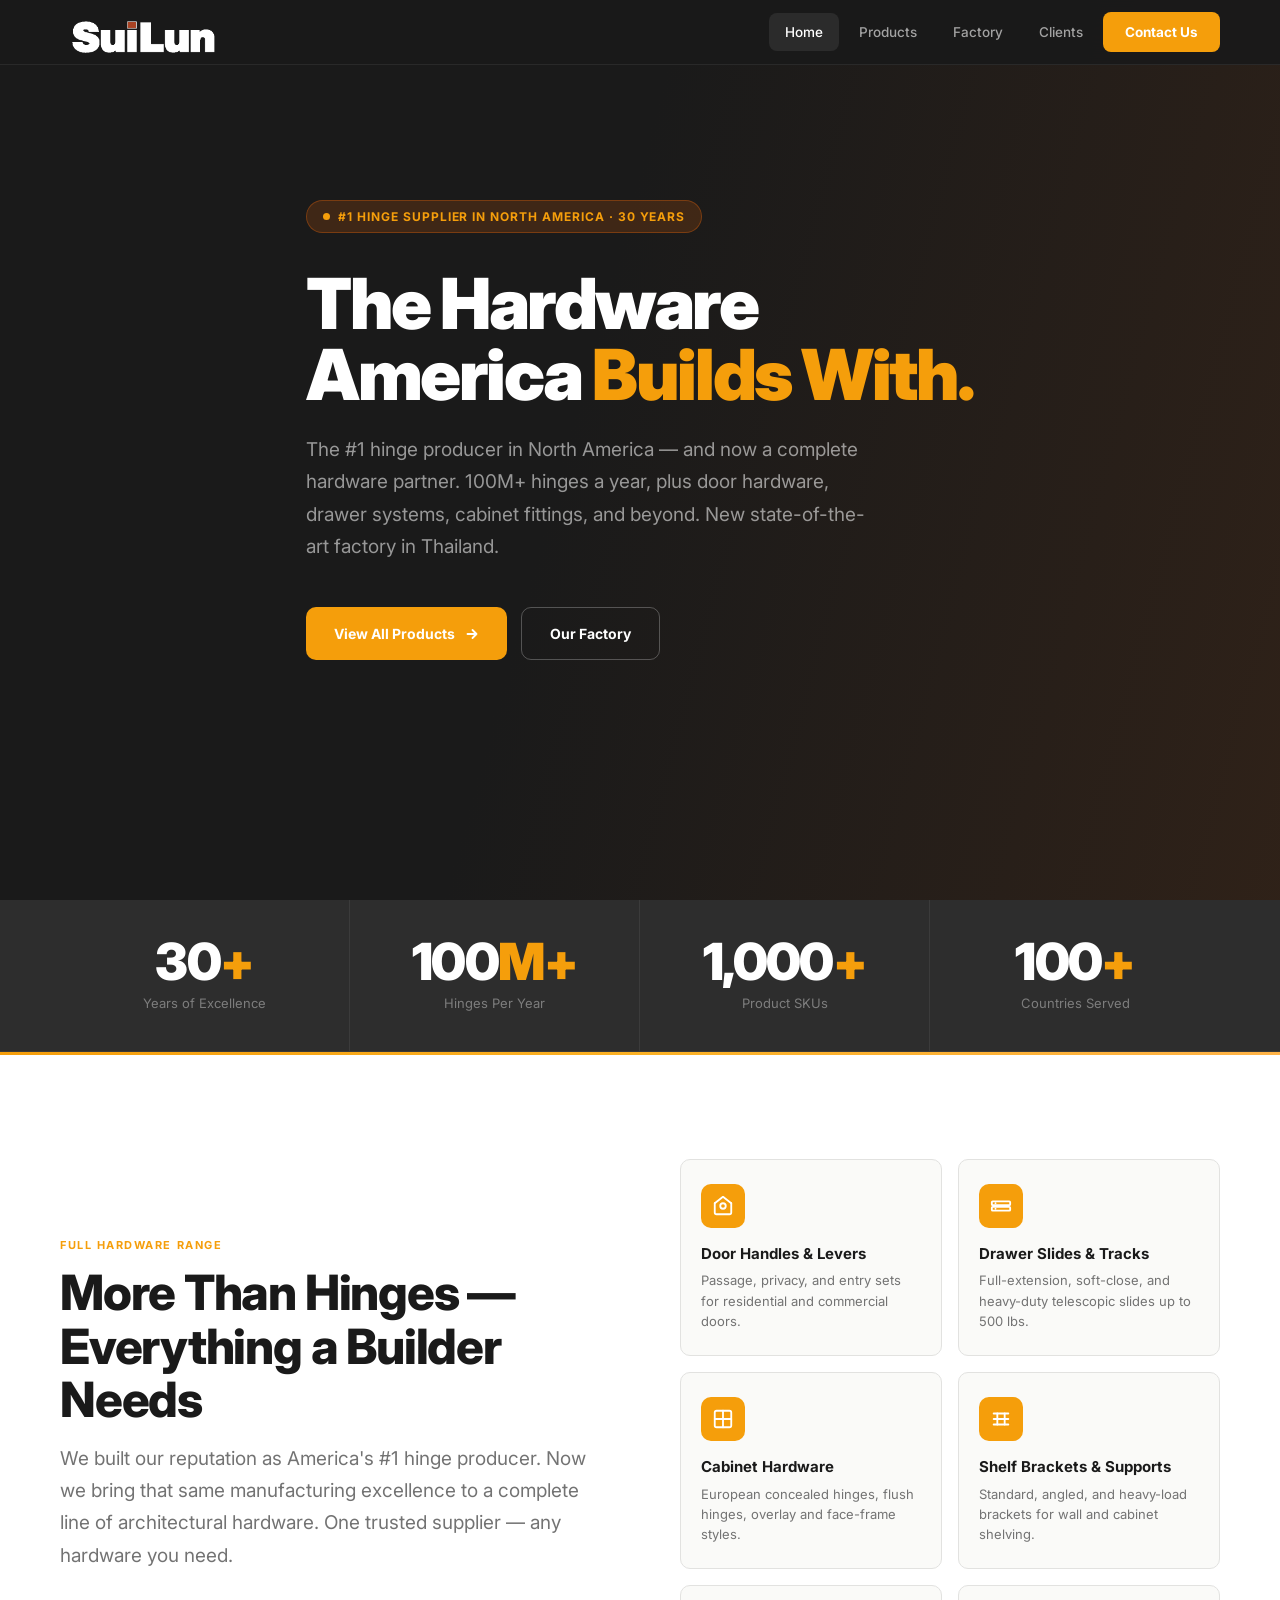
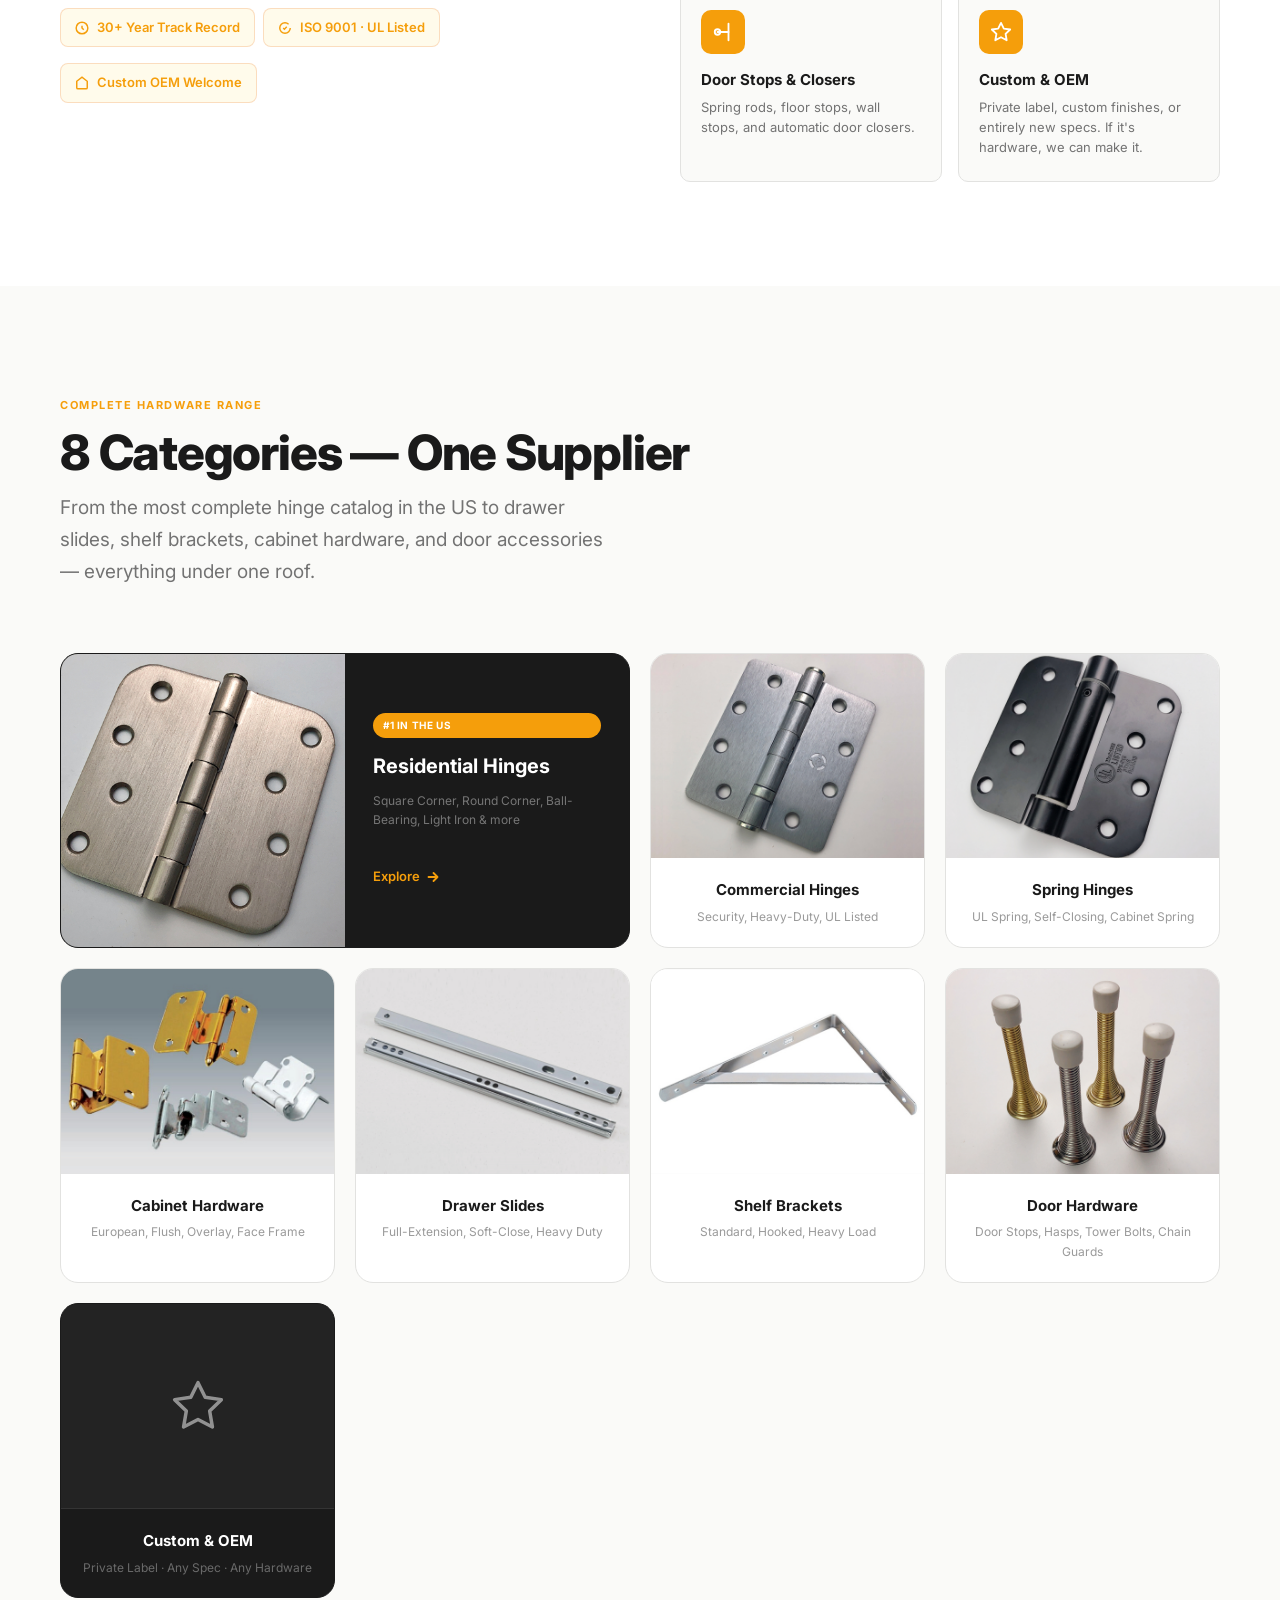
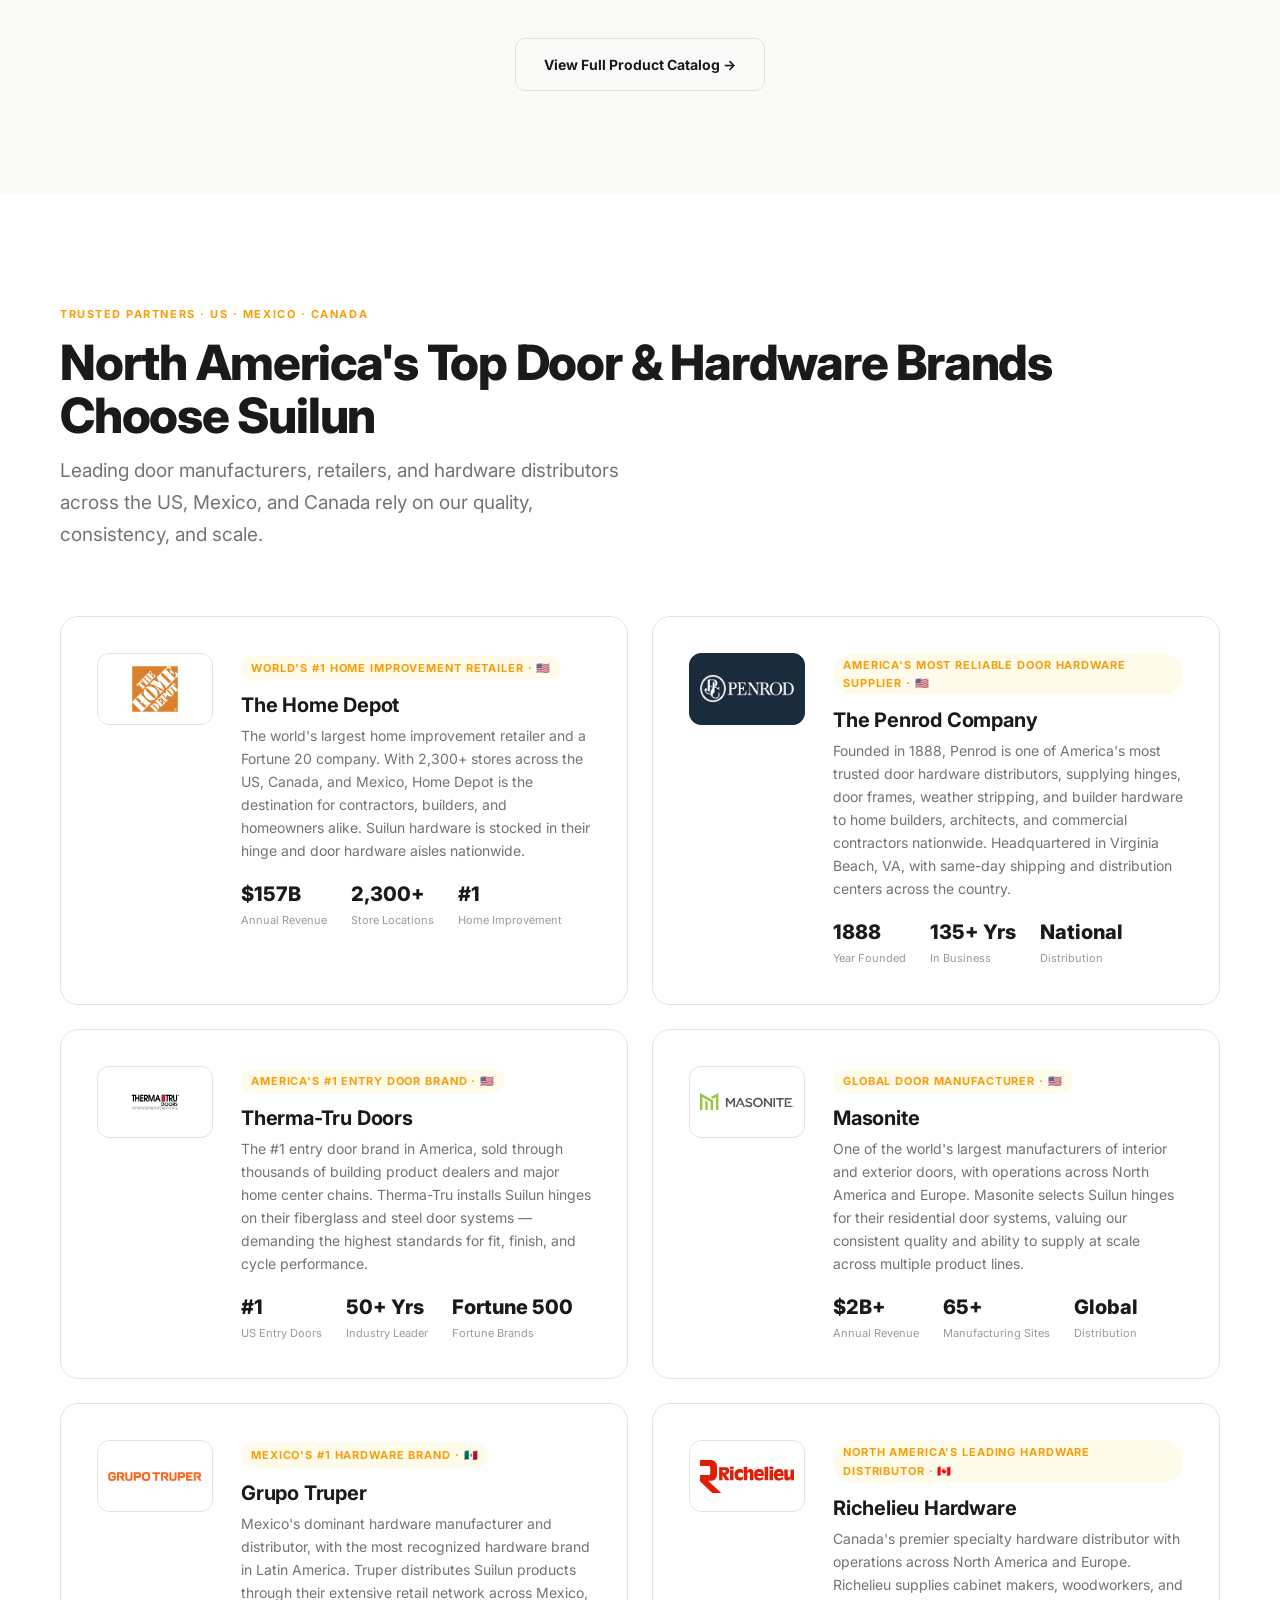
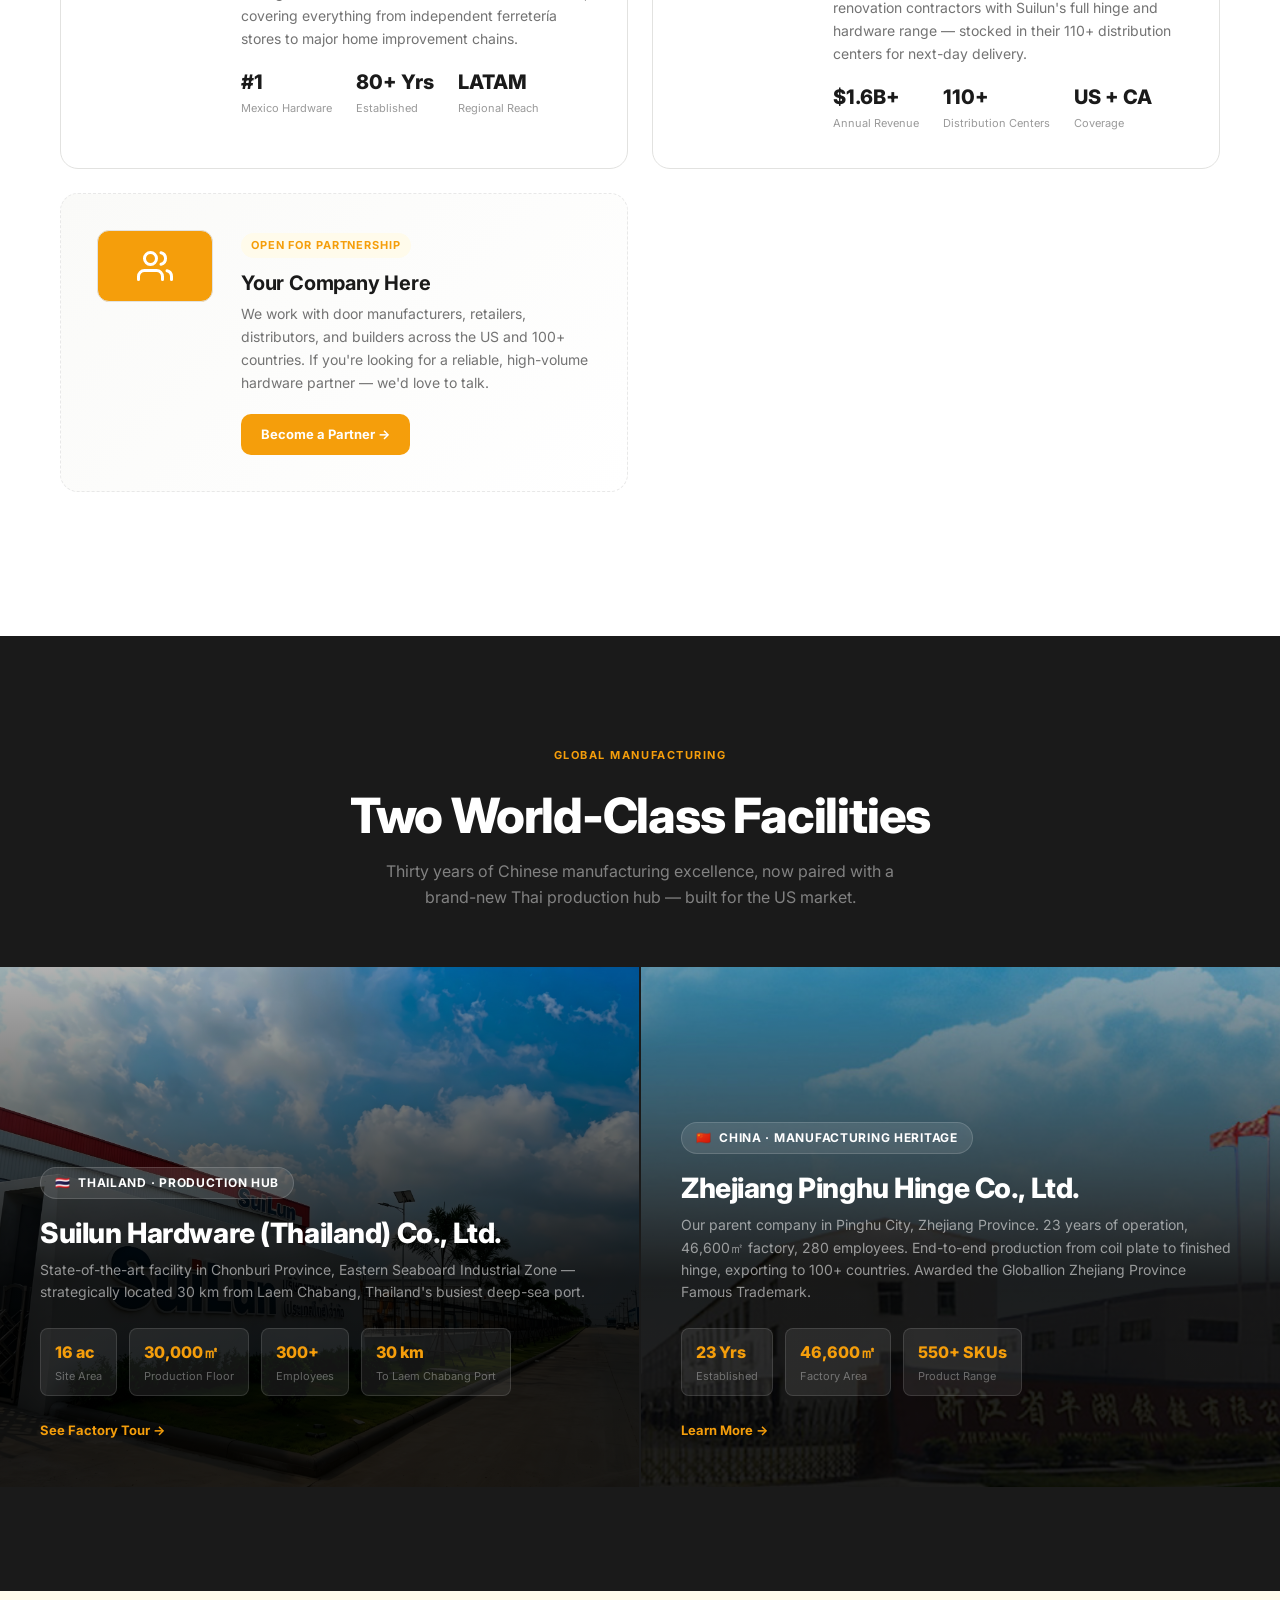
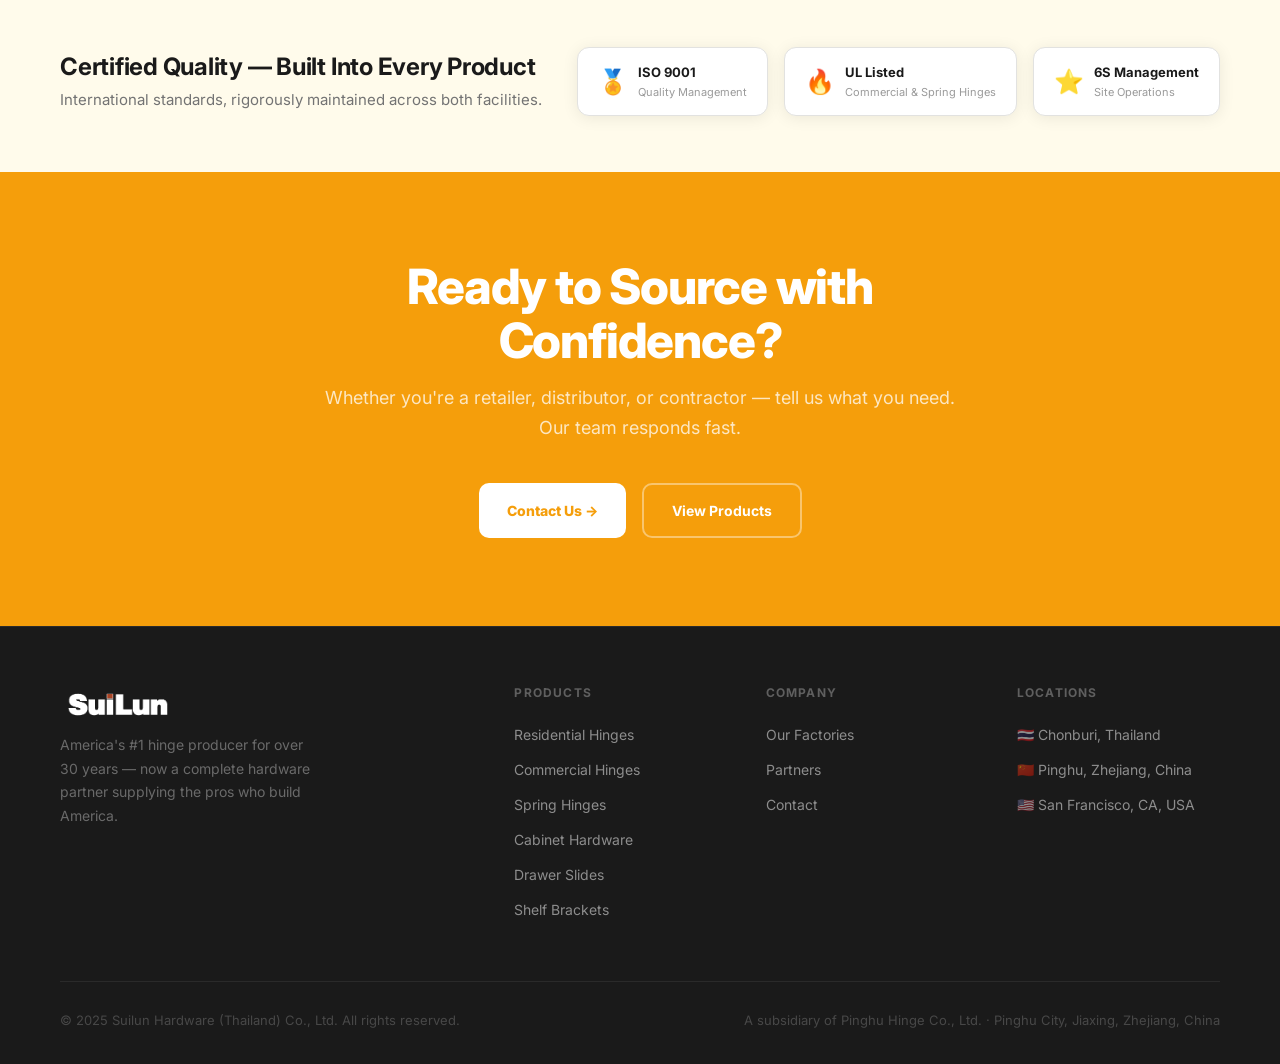
==== commit 2ae9ceba: "Revert to original PNG logo" ====
--- a/index.html
+++ b/index.html
@@ -269,7 +269,7 @@
   <div class="wrap nav-wrap">
     <a href="index.html" class="logo">
       
-      <img src="img/suilun-logo-nav.svg" alt="SuiLun" class="logo-img">
+      <img src="img/suilun-logo-nav.png" alt="SuiLun" class="logo-img">
     </a>
     <div class="nav-menu">
       <a href="index.html" class="active">Home</a>
@@ -706,7 +706,7 @@
   <div class="wrap">
     <div class="footer-grid">
       <div class="footer-brand">
-        <img src="img/suilun-logo-nav.svg" alt="SuiLun" style="height:36px;width:auto;display:block;margin-bottom:14px;">
+        <img src="img/suilun-logo-nav.png" alt="SuiLun" style="height:36px;width:auto;display:block;margin-bottom:14px;">
         <p>America's #1 hinge producer for over 30 years — now a complete hardware partner supplying the pros who build America.</p>
       </div>
       <div class="footer-col">
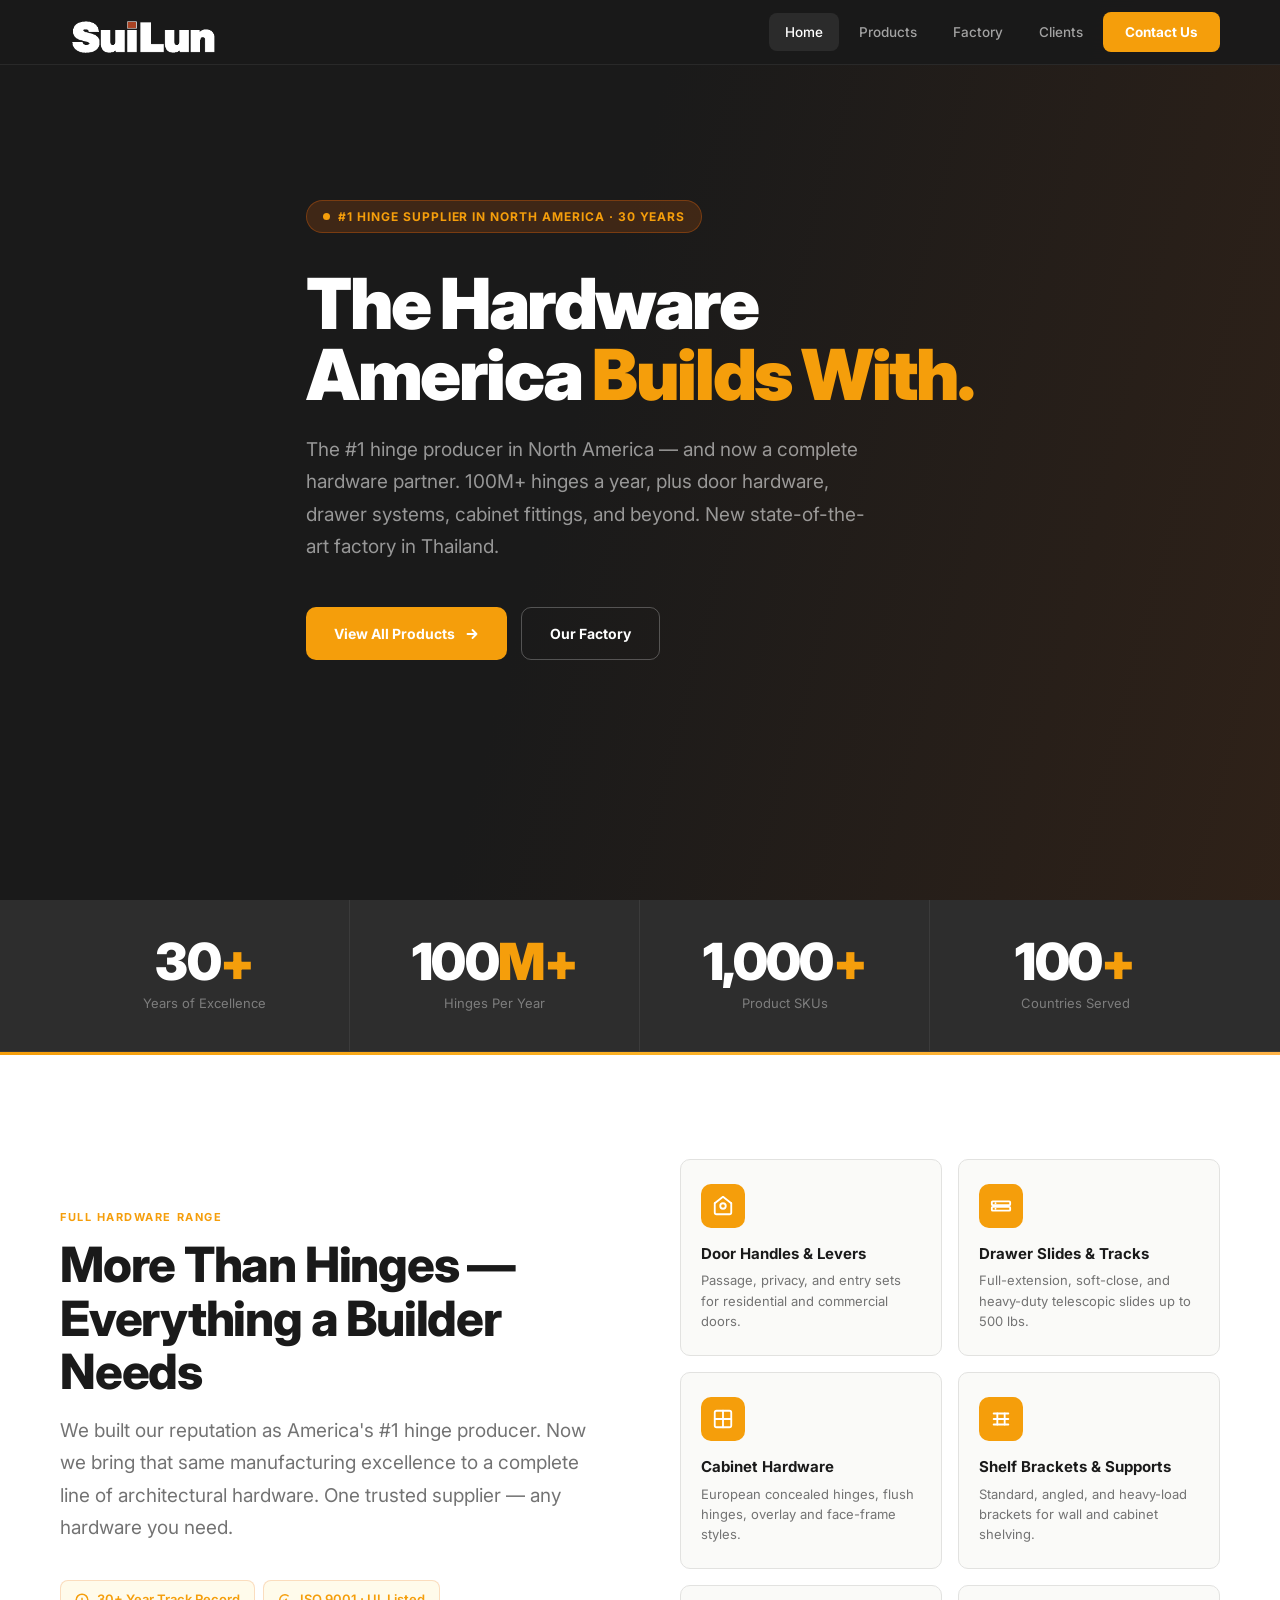
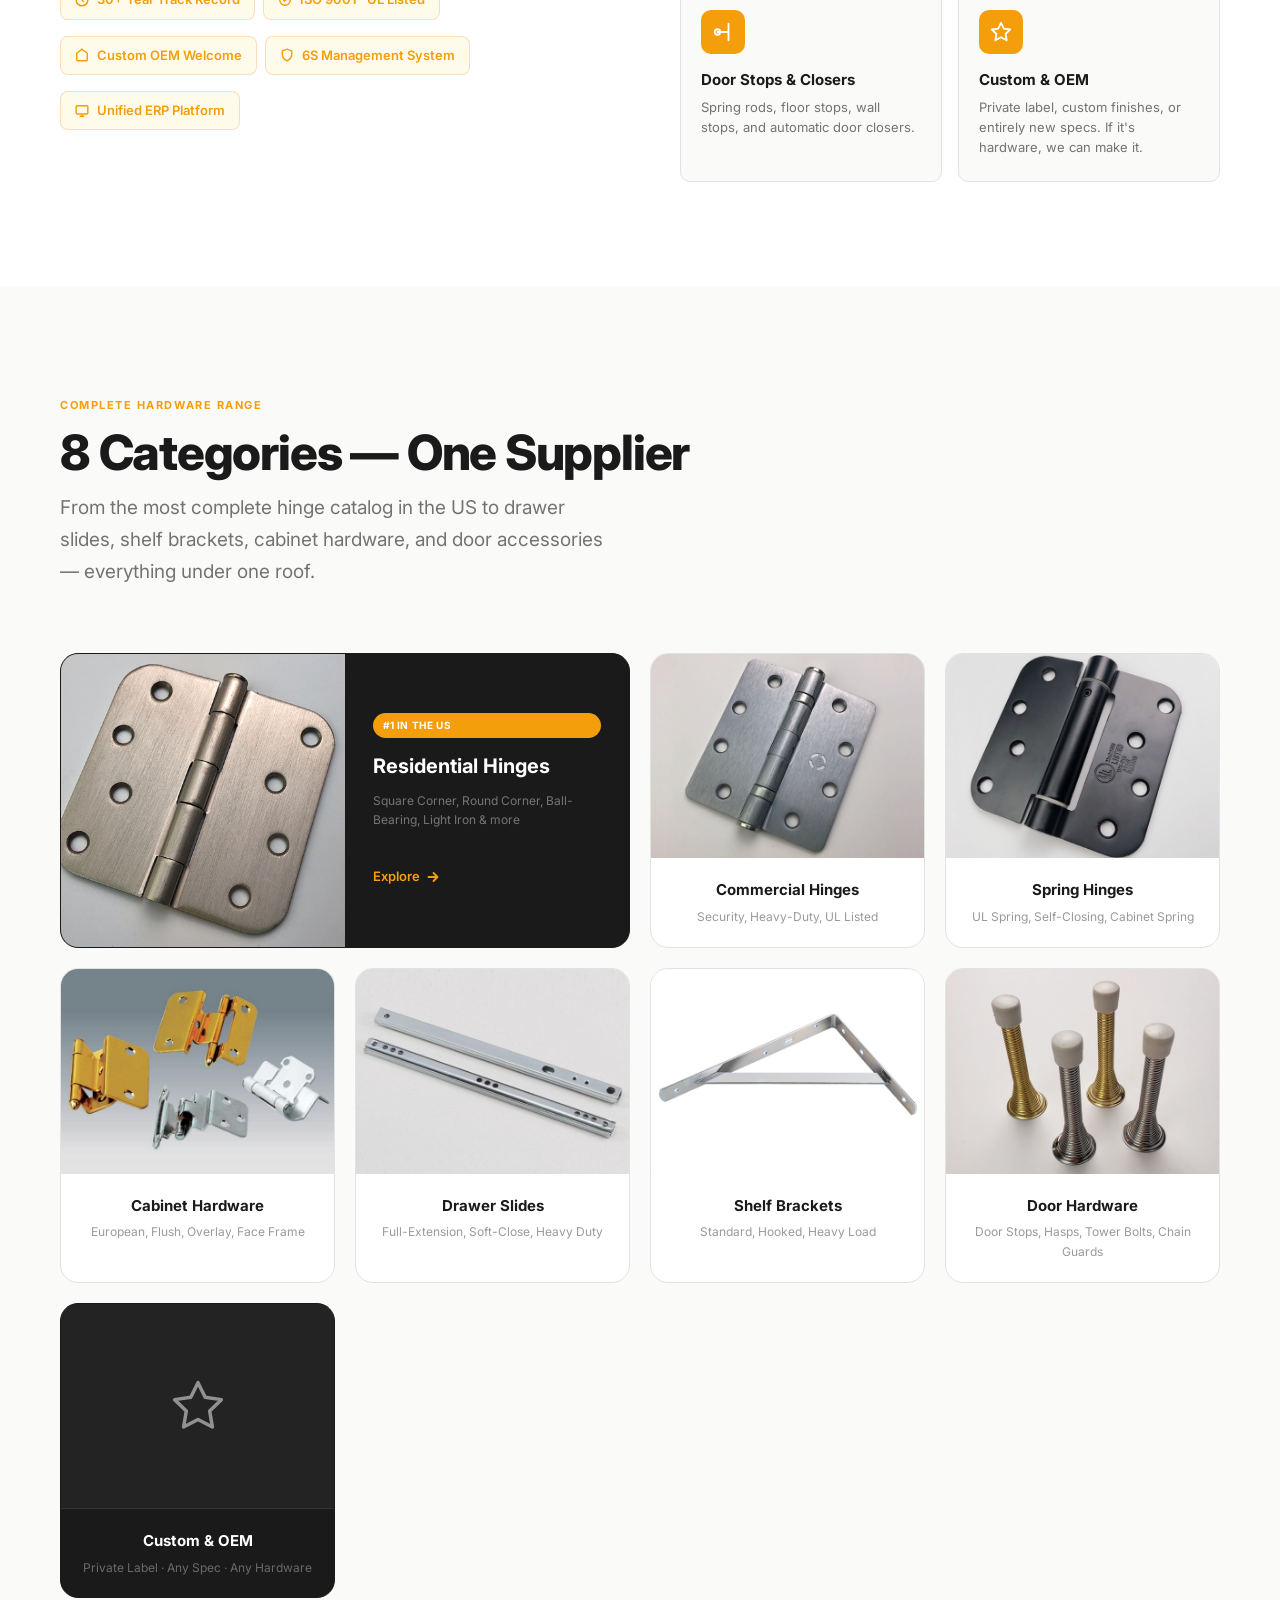
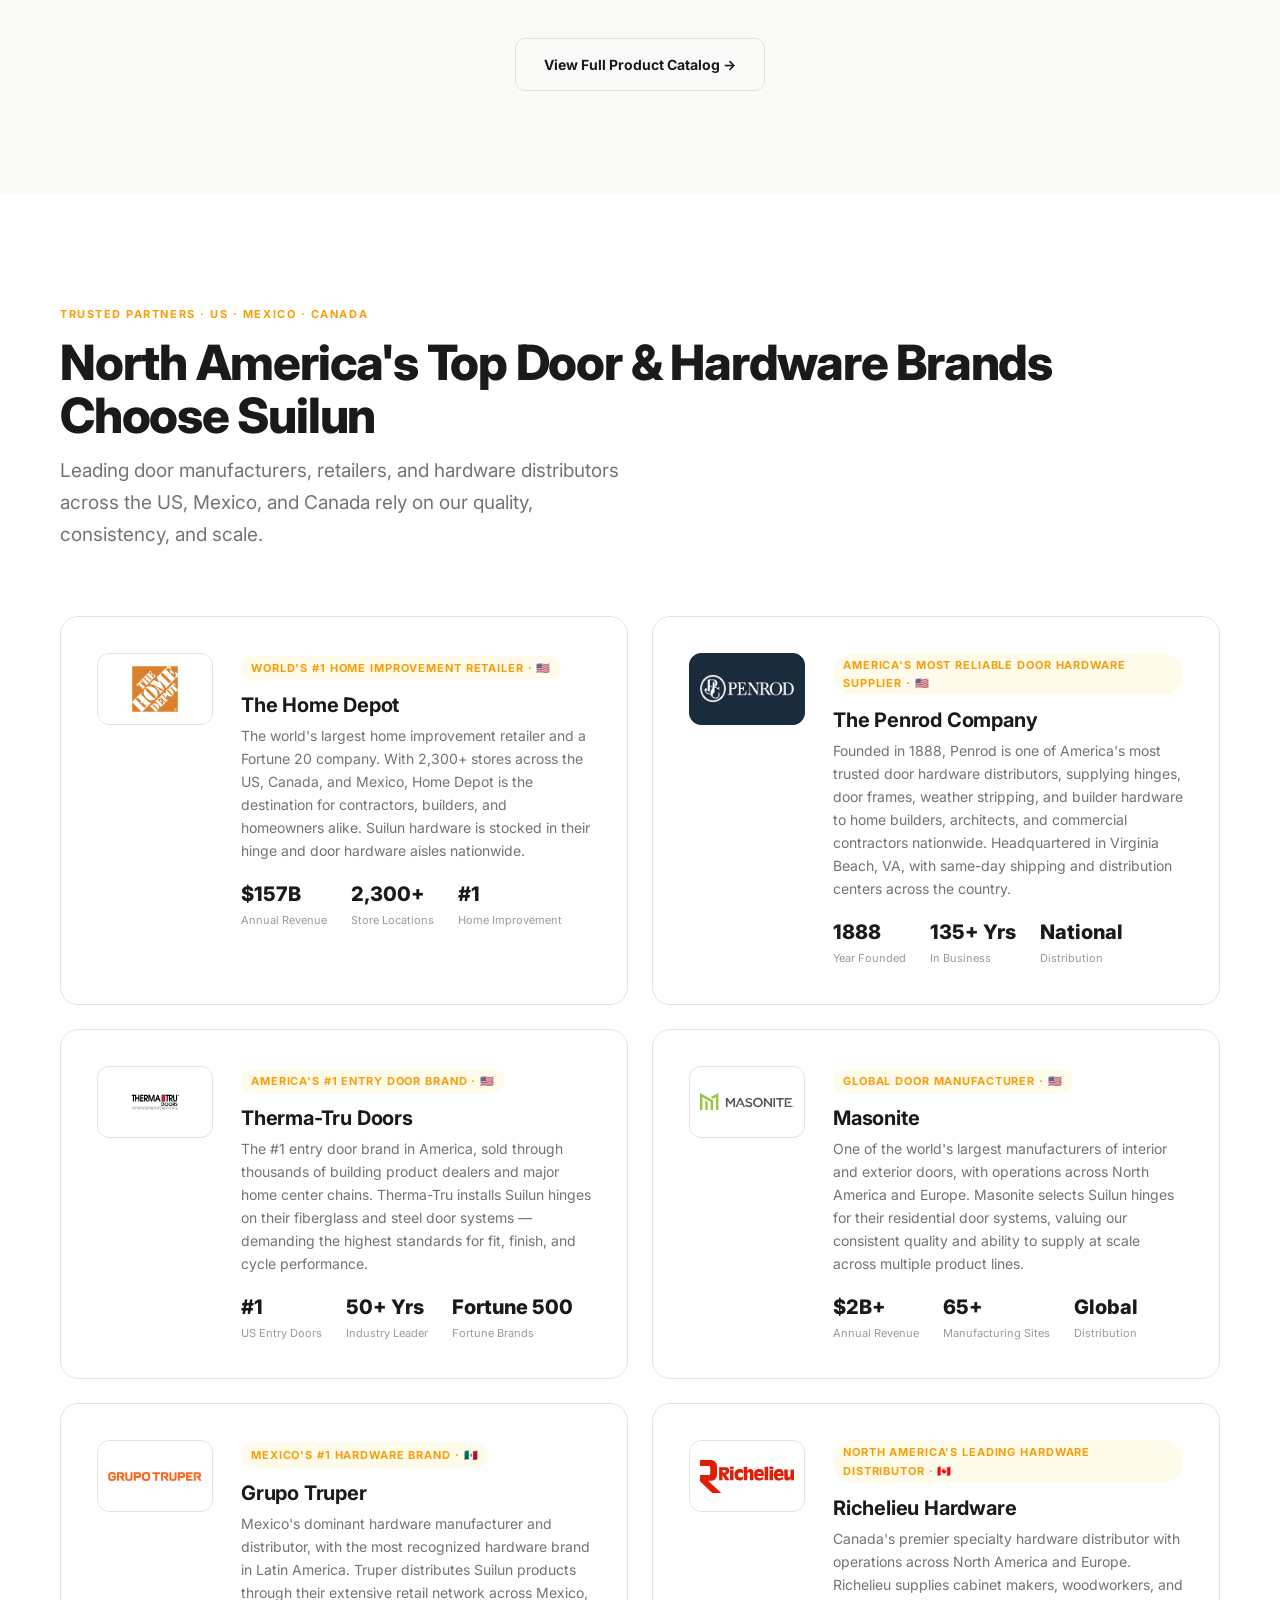
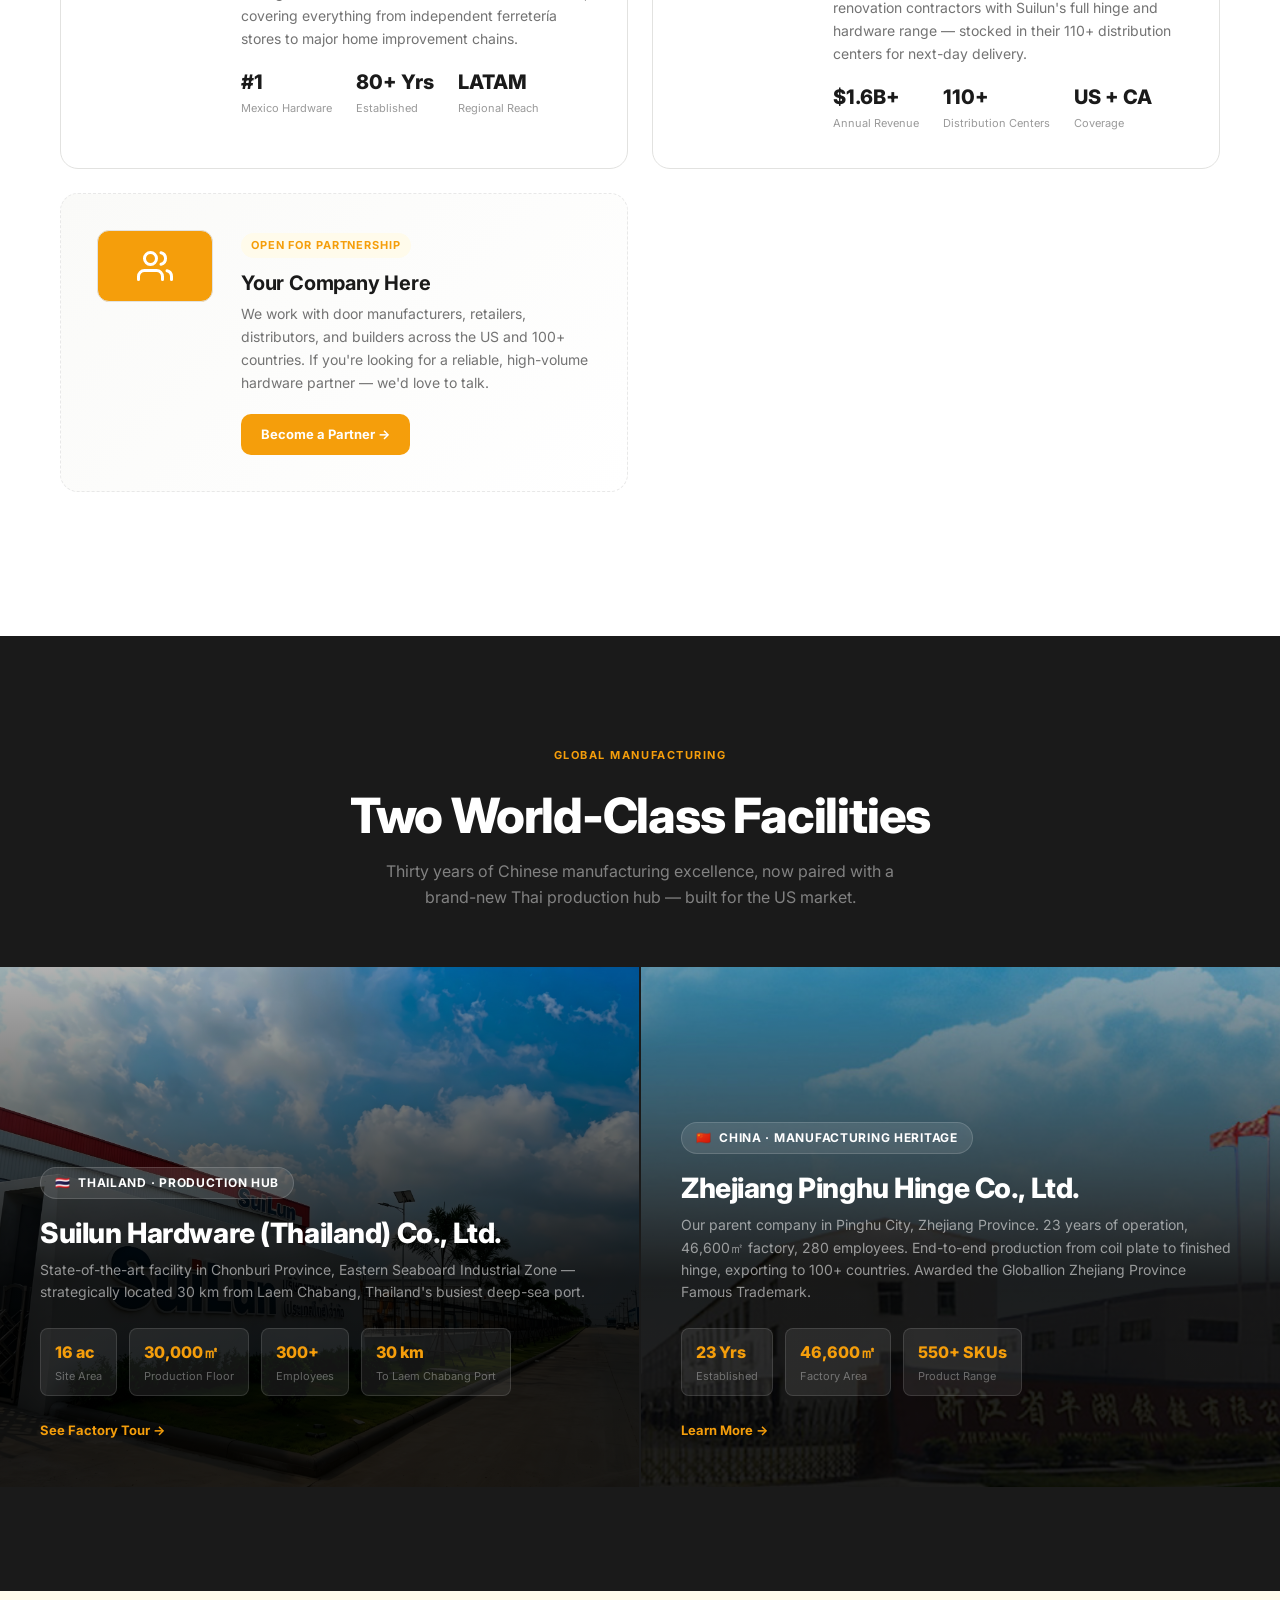
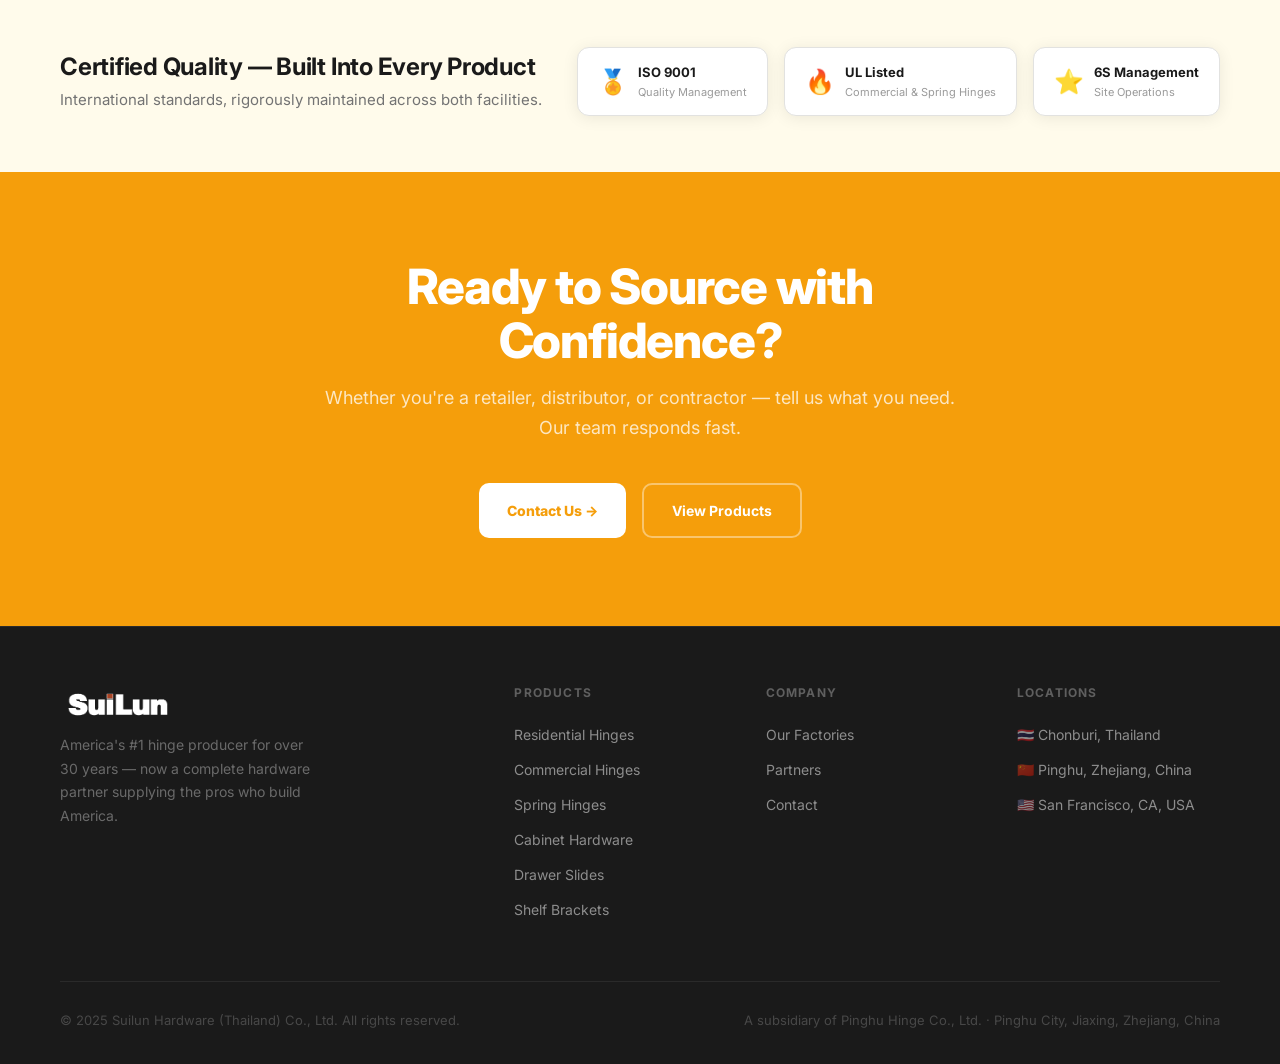
==== commit b831c63e: "Add 6S Management System and Unified ERP Platform tags" ====
--- a/index.html
+++ b/index.html
@@ -332,6 +332,14 @@
             <svg width="14" height="14" viewBox="0 0 24 24" fill="none" stroke="currentColor" stroke-width="2.5"><path d="M3 9l9-7 9 7v11a2 2 0 0 1-2 2H5a2 2 0 0 1-2-2z"/></svg>
             Custom OEM Welcome
           </span>
+          <span class="beyond-tag">
+            <svg width="14" height="14" viewBox="0 0 24 24" fill="none" stroke="currentColor" stroke-width="2.5"><path d="M12 22s8-4 8-10V5l-8-3-8 3v7c0 6 8 10 8 10z"/></svg>
+            6S Management System
+          </span>
+          <span class="beyond-tag">
+            <svg width="14" height="14" viewBox="0 0 24 24" fill="none" stroke="currentColor" stroke-width="2.5"><rect x="2" y="3" width="20" height="14" rx="2"/><path d="M8 21h8M12 17v4"/></svg>
+            Unified ERP Platform
+          </span>
         </div>
       </div>
       <div class="beyond-grid reveal d1">
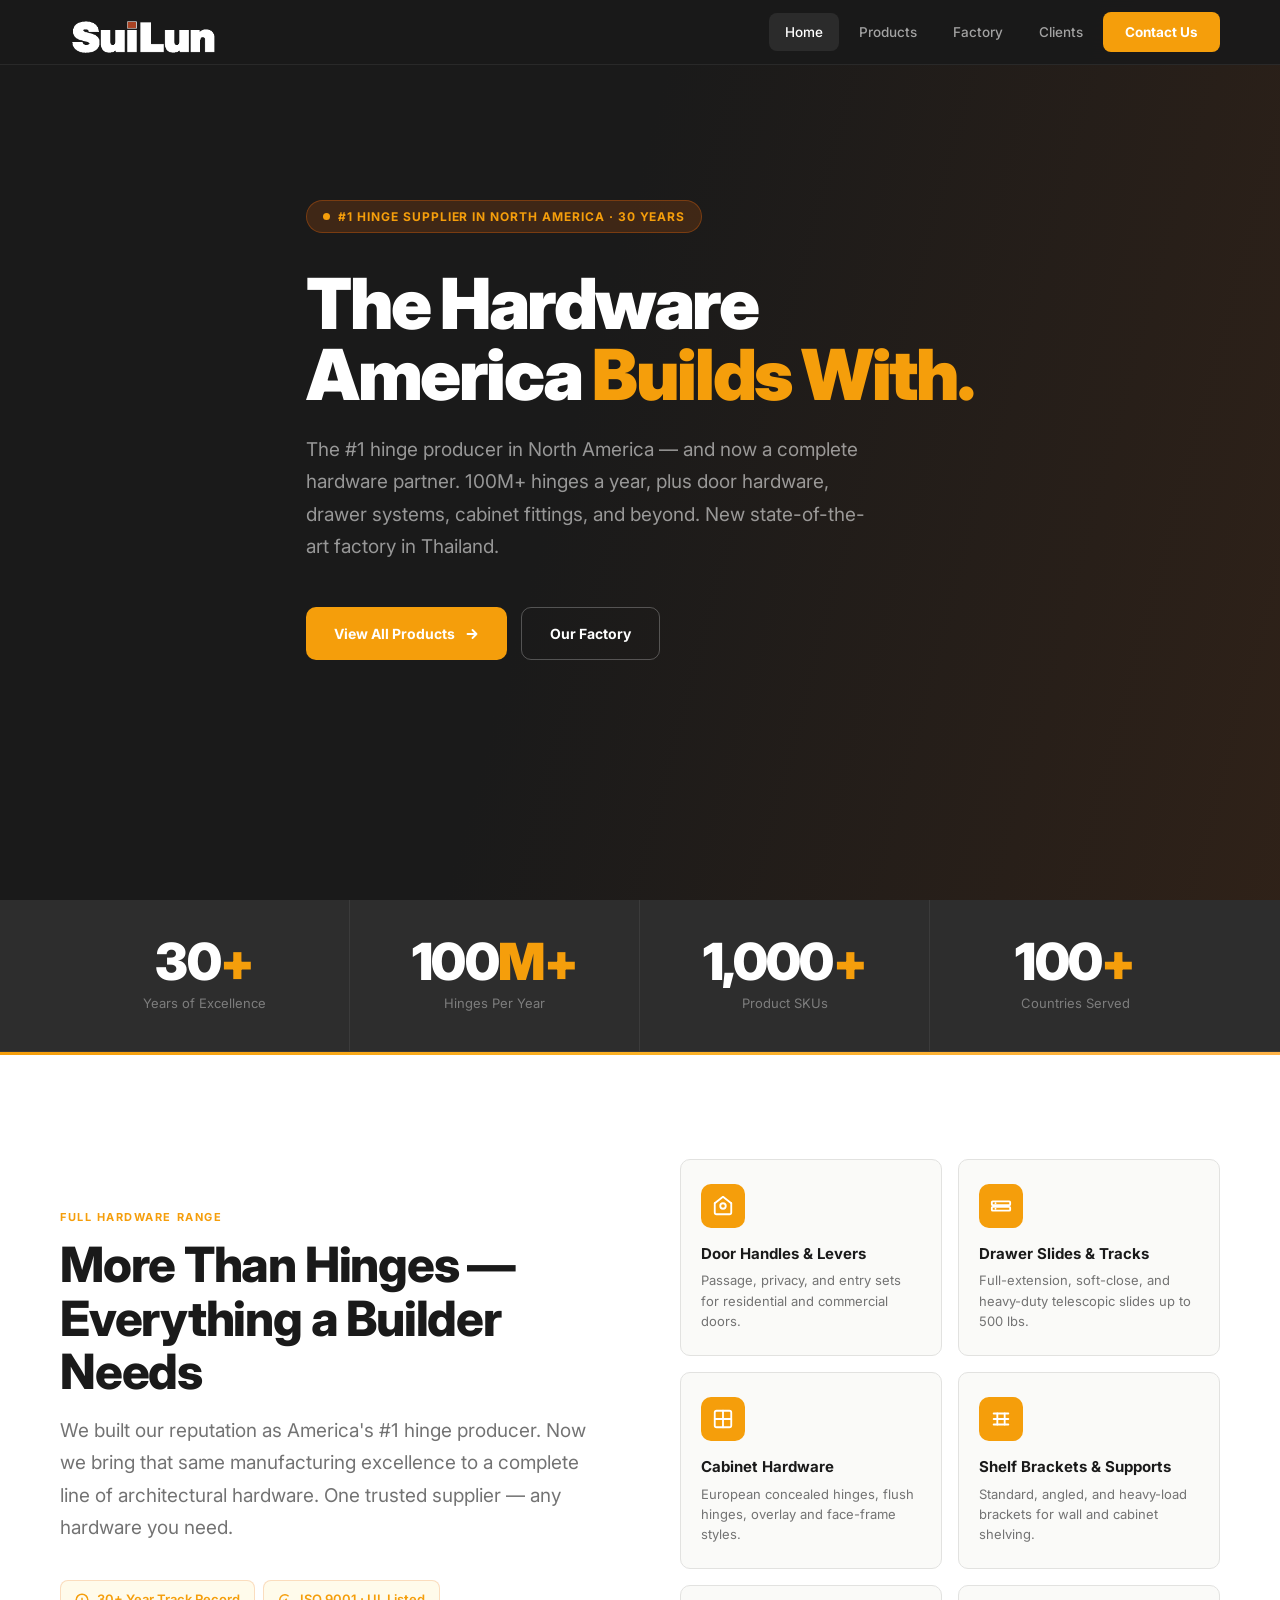
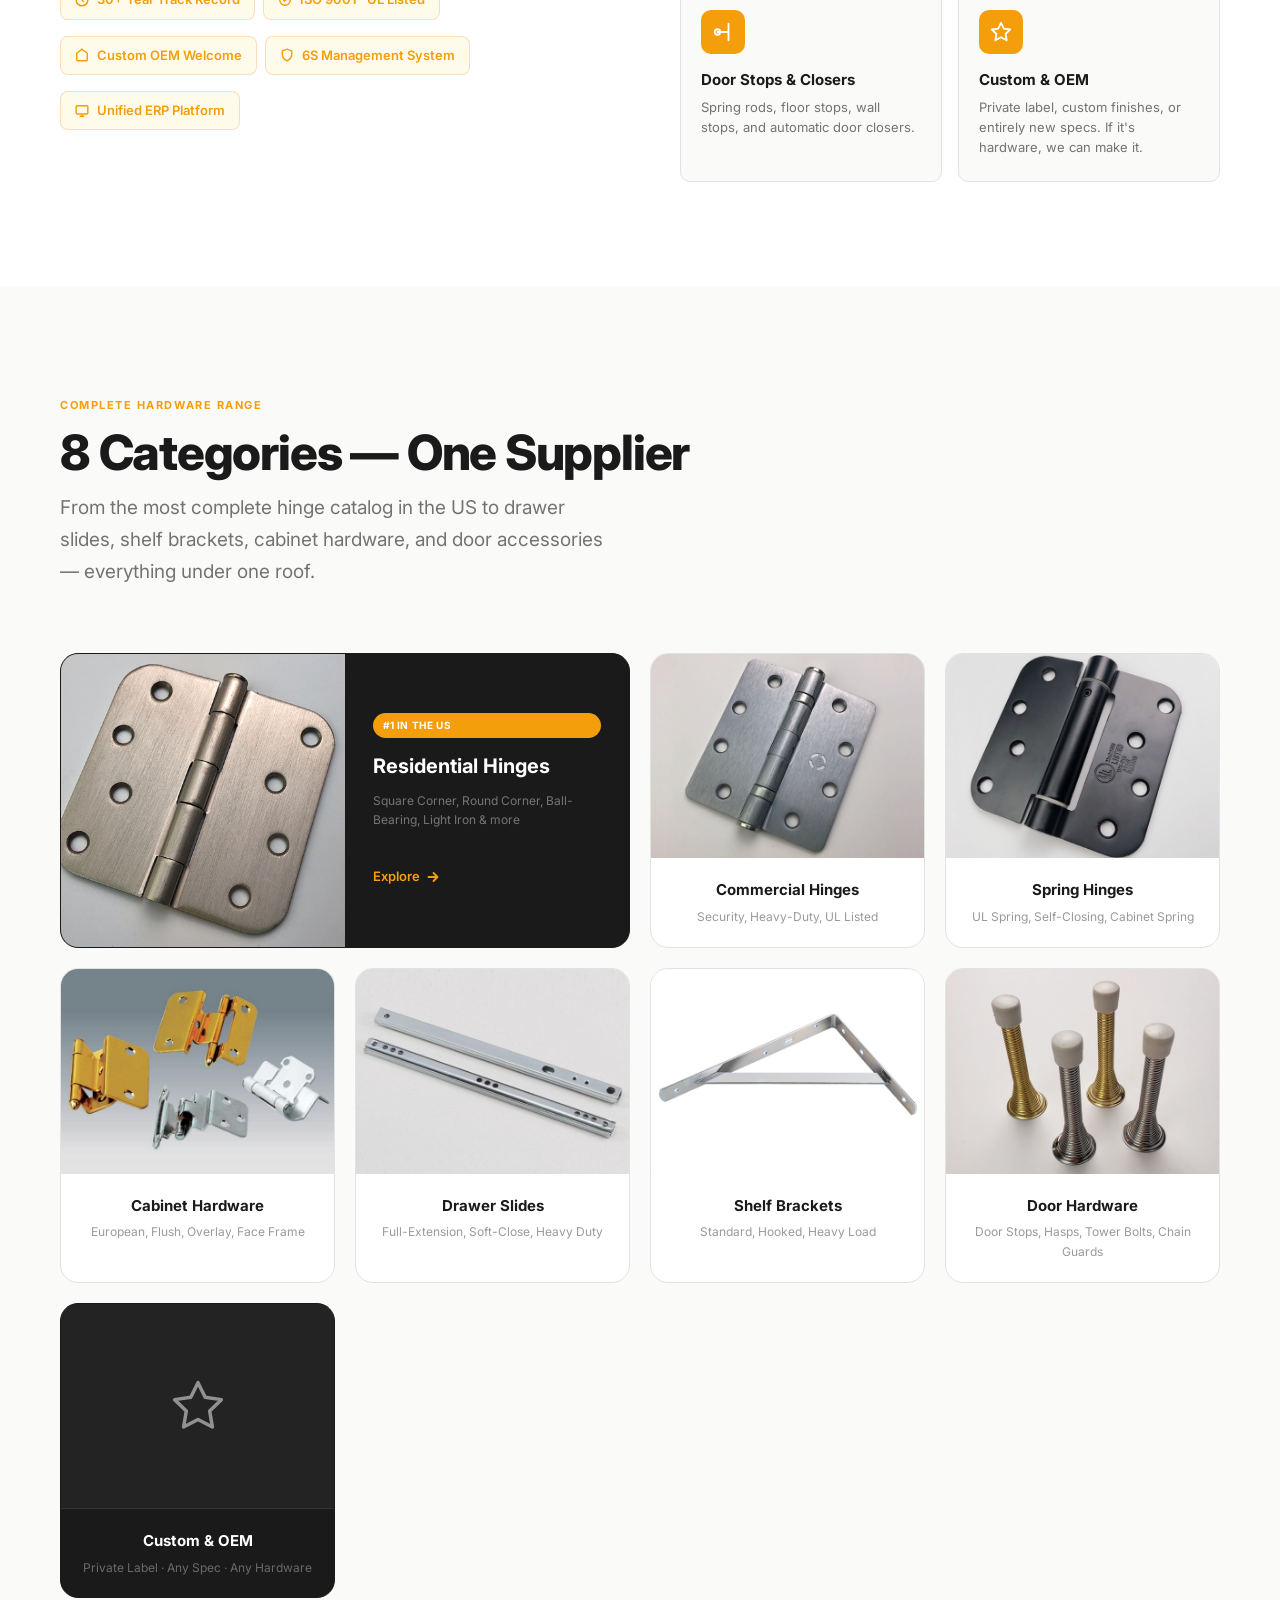
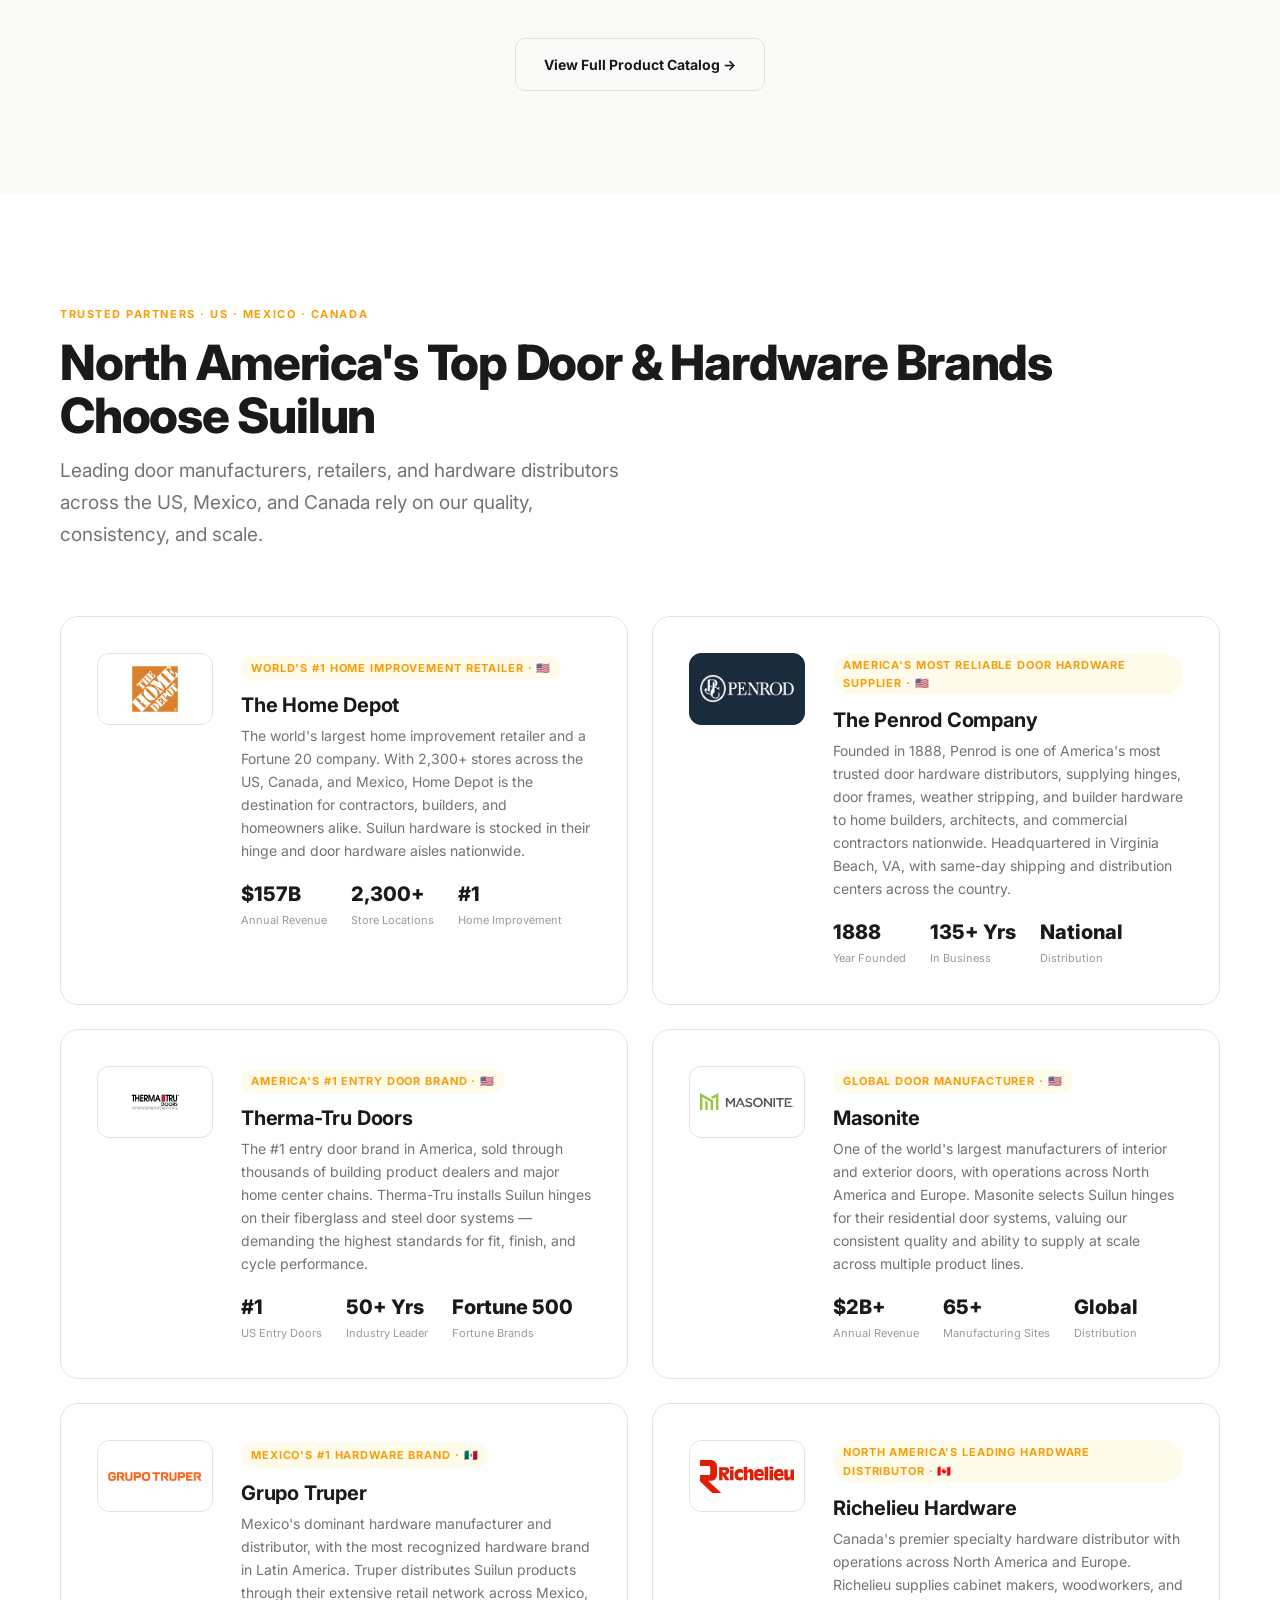
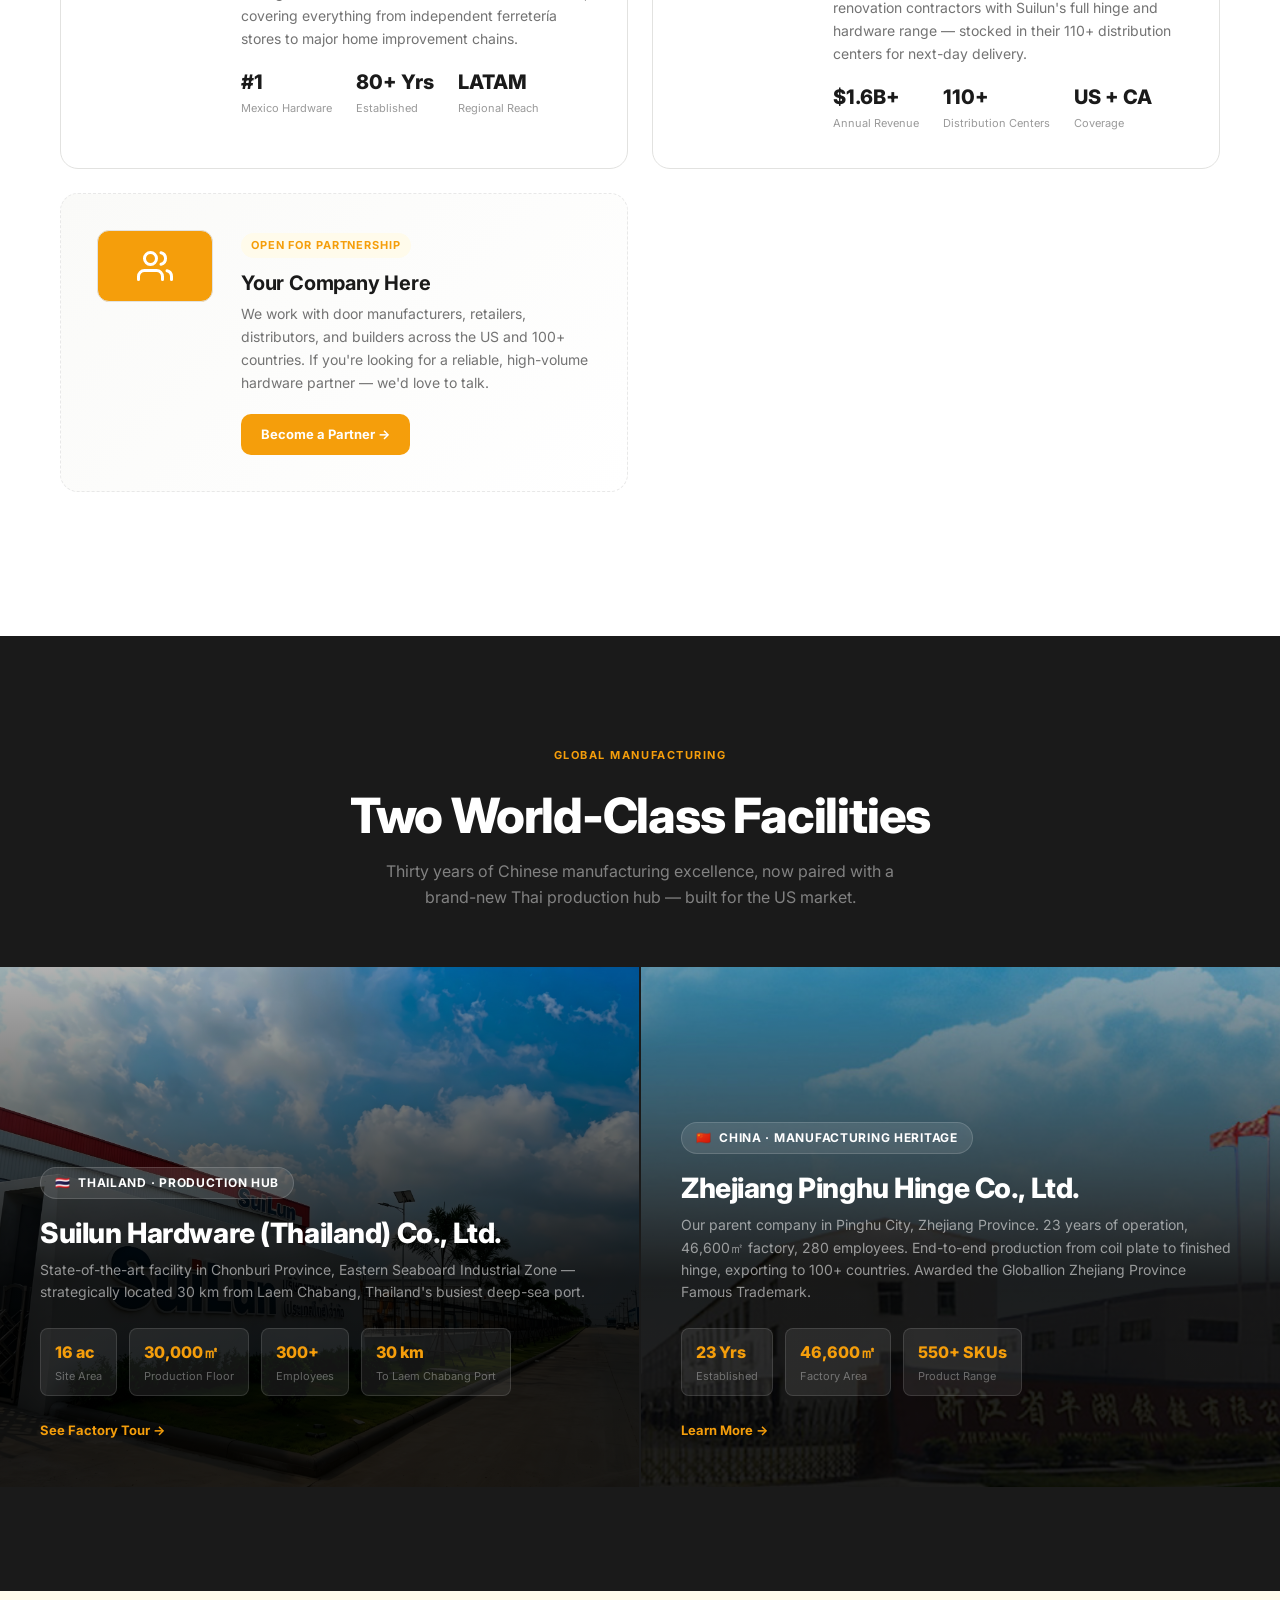
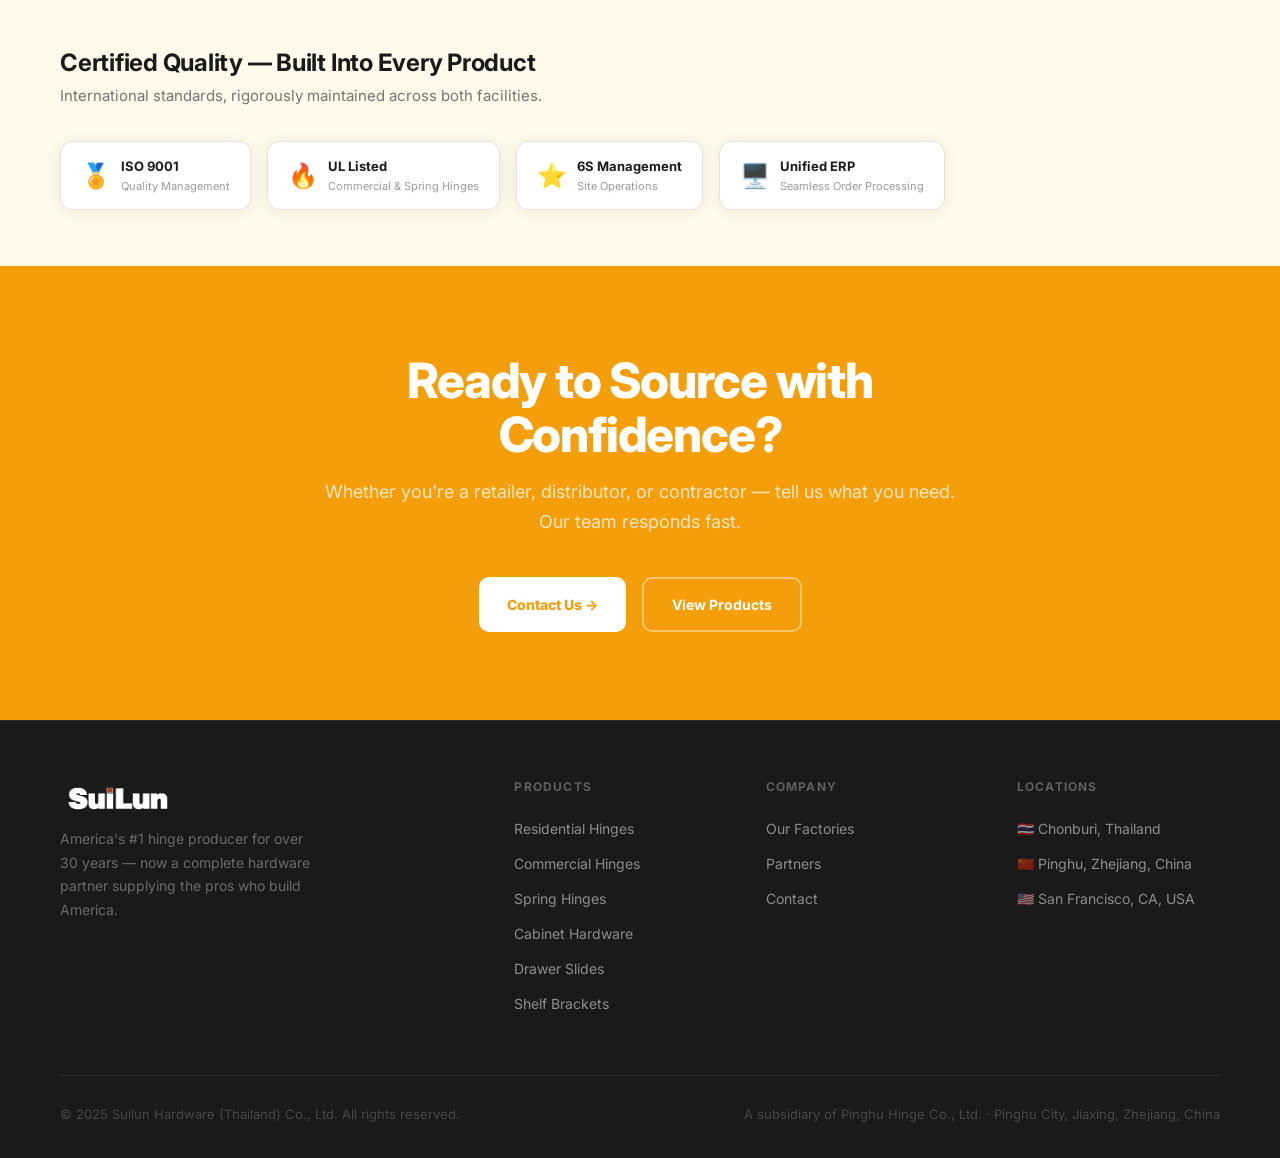
==== commit 5da8a9b7: "Add Unified ERP to cert bar" ====
--- a/index.html
+++ b/index.html
@@ -690,6 +690,10 @@
           <div class="cert-icon">⭐</div>
           <div><div class="cert-name">6S Management</div><div class="cert-desc">Site Operations</div></div>
         </div>
+        <div class="cert-pill">
+          <div class="cert-icon">🖥️</div>
+          <div><div class="cert-name">Unified ERP</div><div class="cert-desc">Seamless Order Processing</div></div>
+        </div>
       </div>
     </div>
   </div>
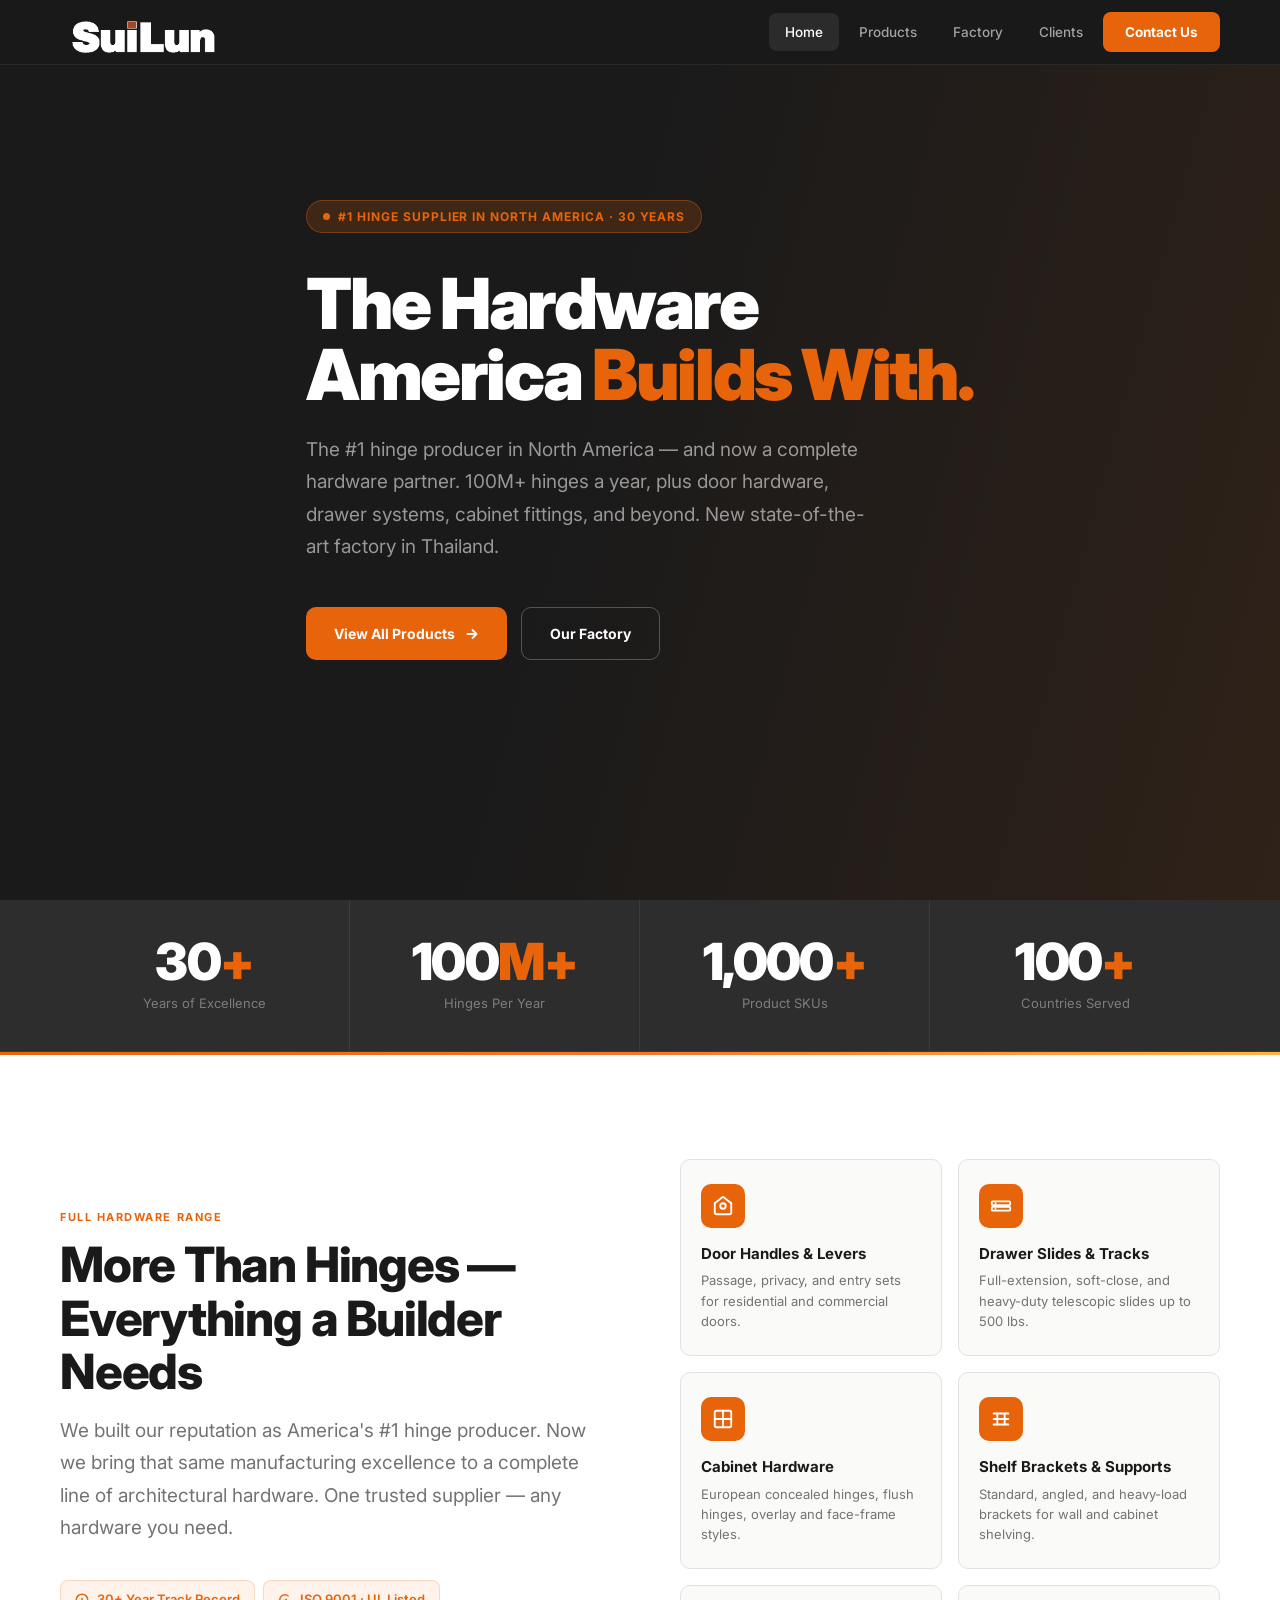
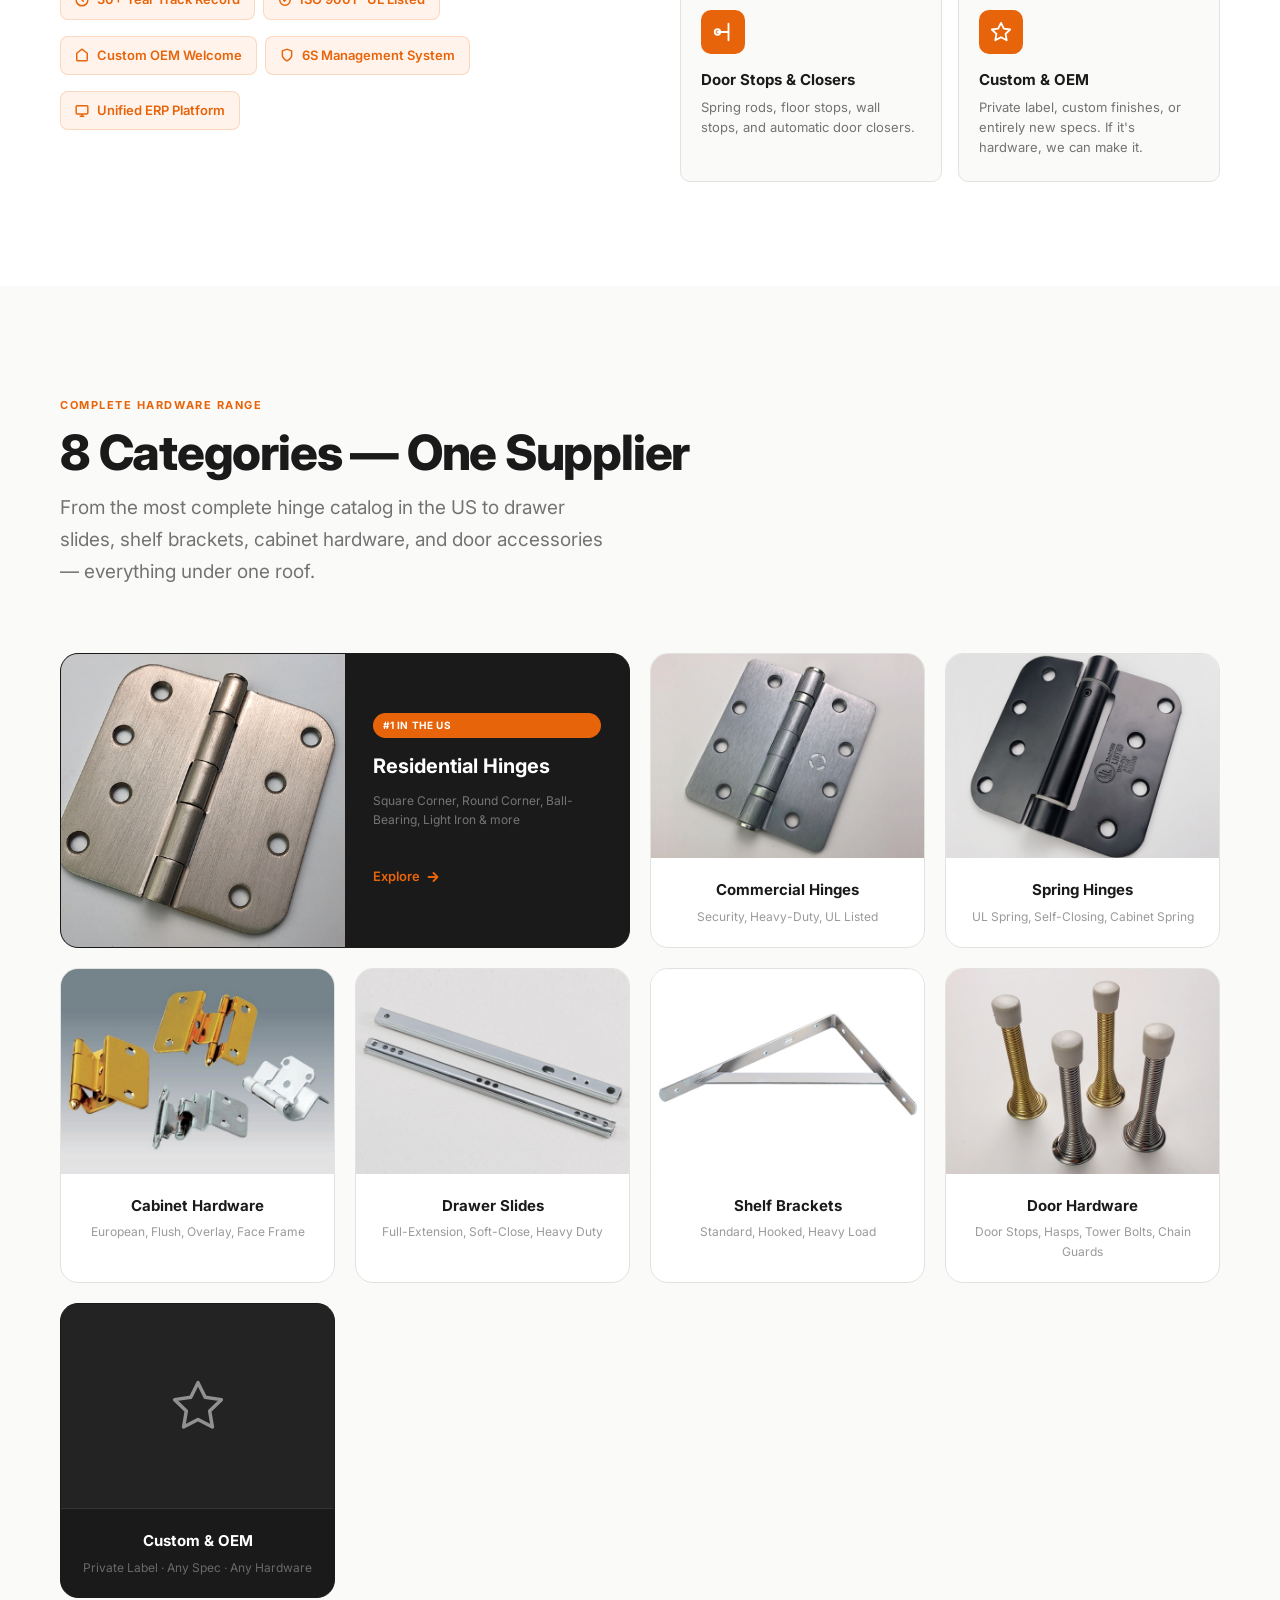
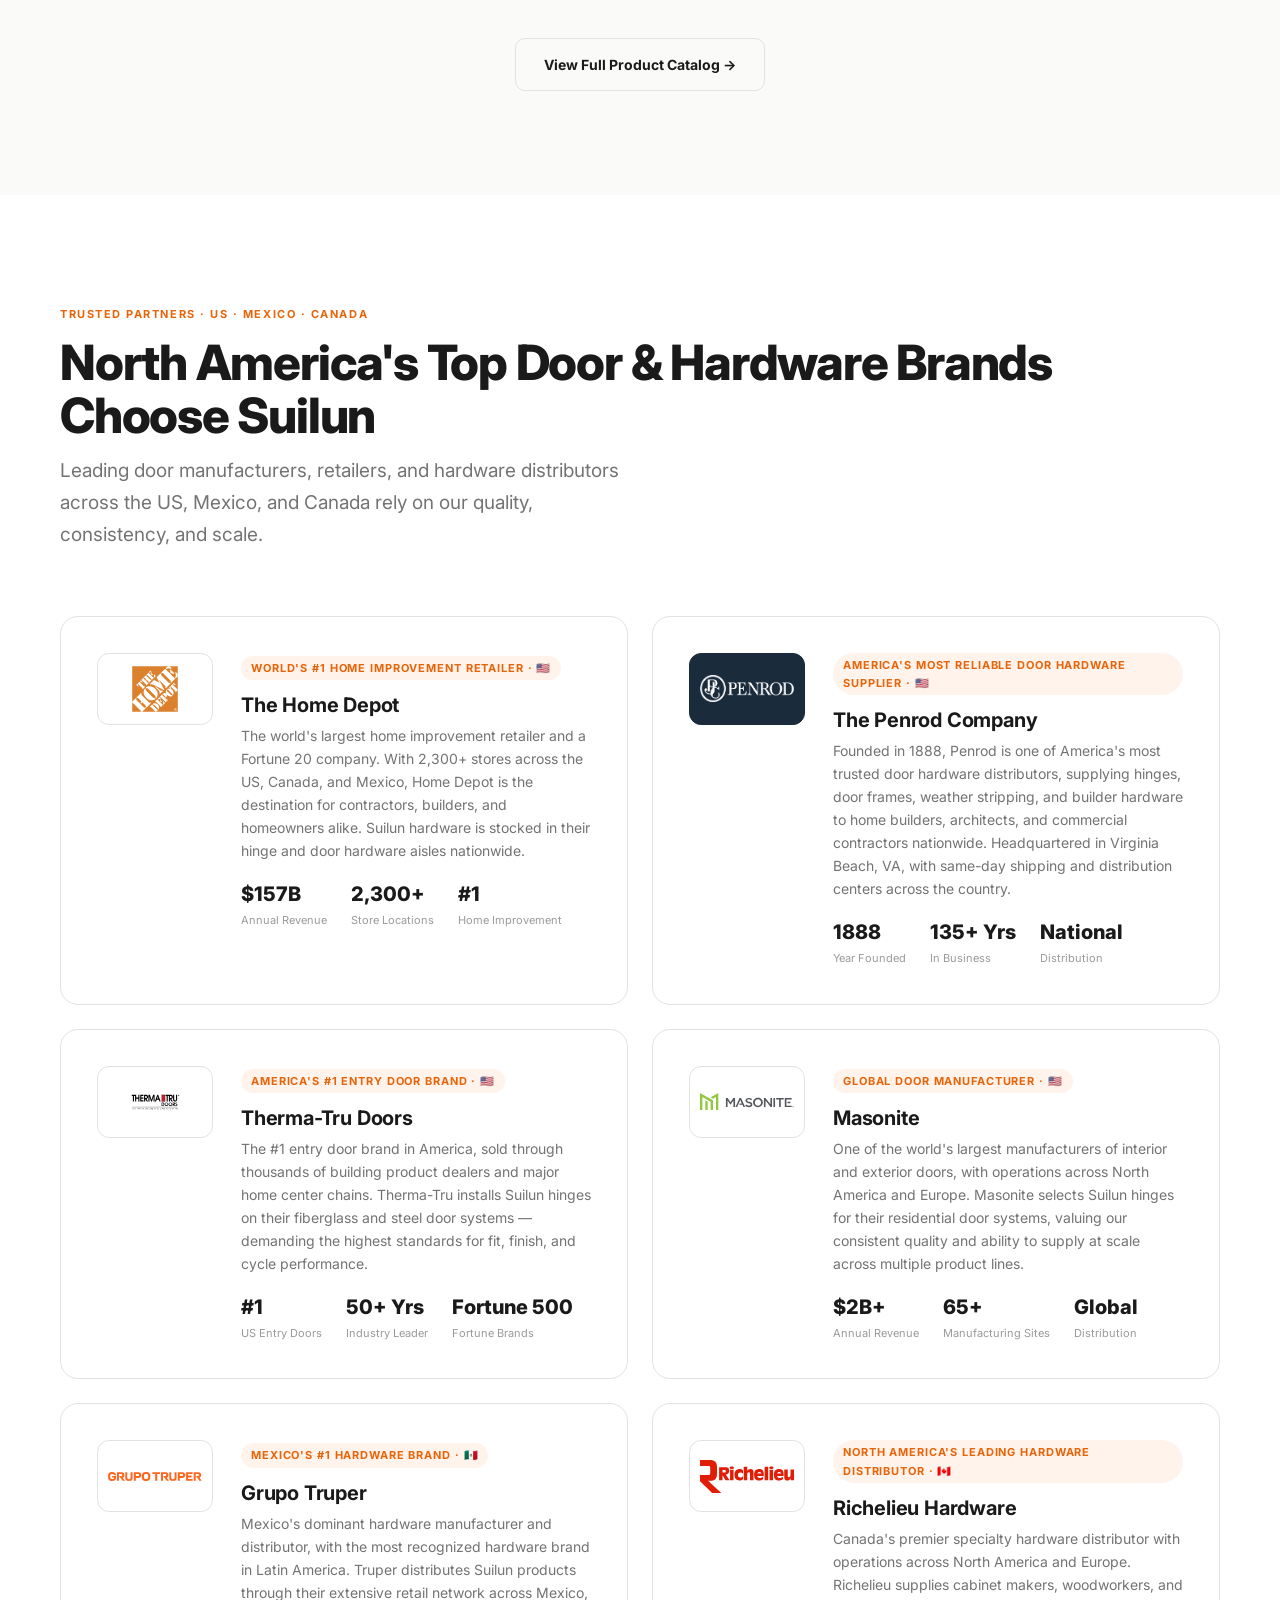
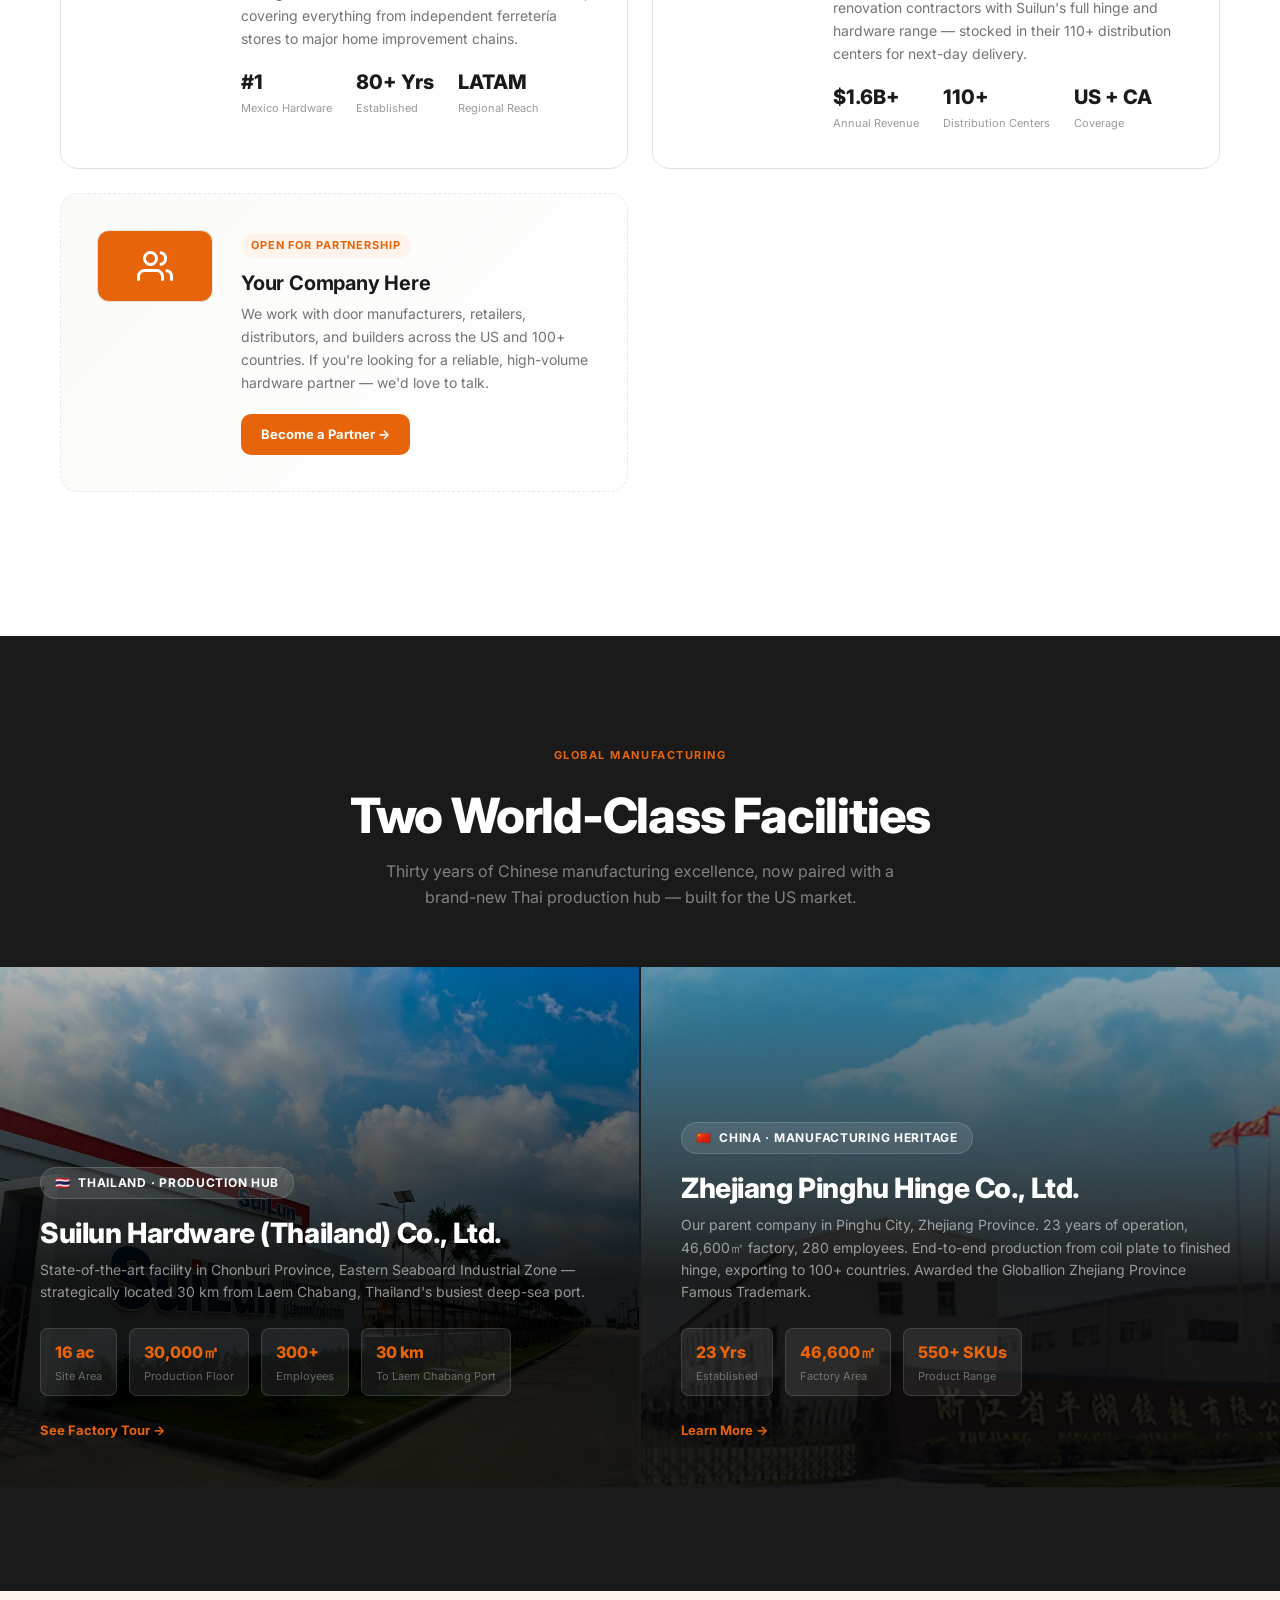
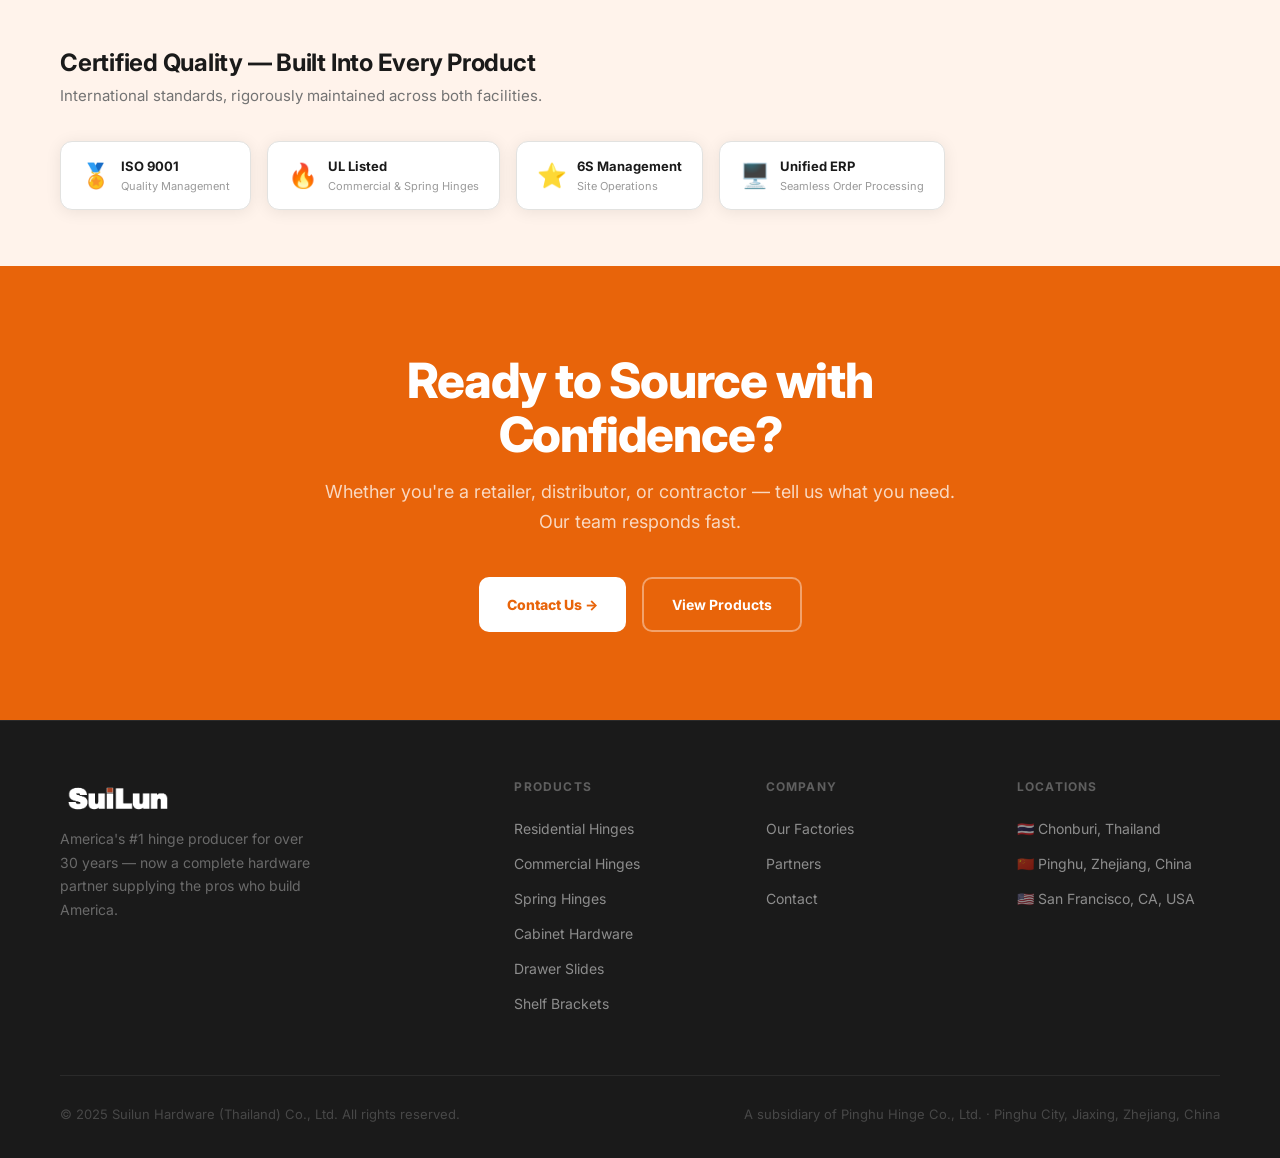
==== commit b8ef427c: "Force CSS cache bust + orange color fix" ====
--- a/index.html
+++ b/index.html
@@ -4,7 +4,7 @@
 <meta charset="UTF-8">
 <meta name="viewport" content="width=device-width, initial-scale=1.0">
 <title>Suilun Hardware — America's #1 Hinge Producer</title>
-<link rel="stylesheet" href="style.css">
+<link rel="stylesheet" href="style.css?v=2">
 <style>
 /* ── HERO ────────────────────────────────────────────── */
 .hero {
--- a/style.css
+++ b/style.css
@@ -2,10 +2,10 @@
 @import url('https://fonts.googleapis.com/css2?family=Inter:wght@300;400;500;600;700;800;900&display=swap');
 
 :root {
-  --orange:     #F59E0B;
-  --orange-d:   #D97706;
-  --orange-l:   #FBB124;
-  --orange-pale:#FFFBEB;
+  --orange:     #E8640A;
+  --orange-d:   #c8540a;
+  --orange-l:   #F4762A;
+  --orange-pale:#FFF3EB;
   --dark:       #1A1A1A;
   --dark2:      #2D2D2D;
   --gray-700:   #4A4A4A;
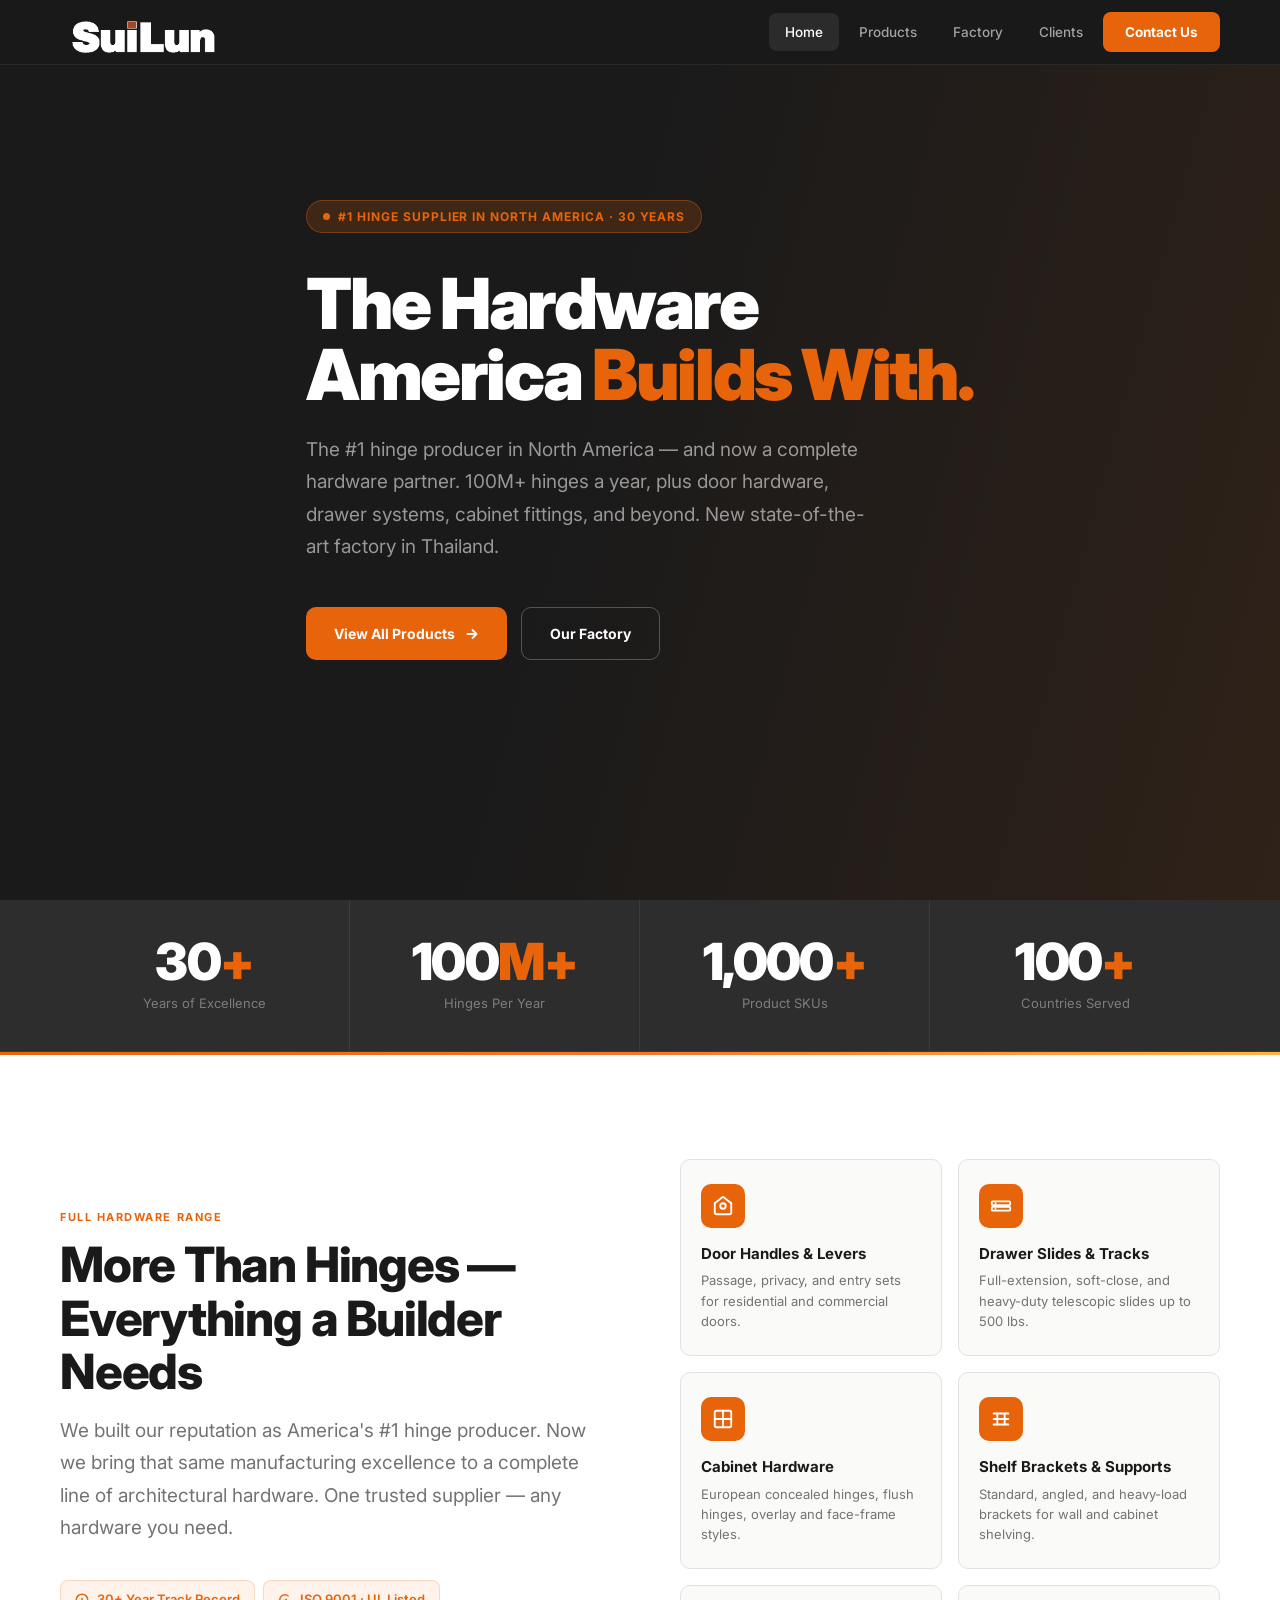
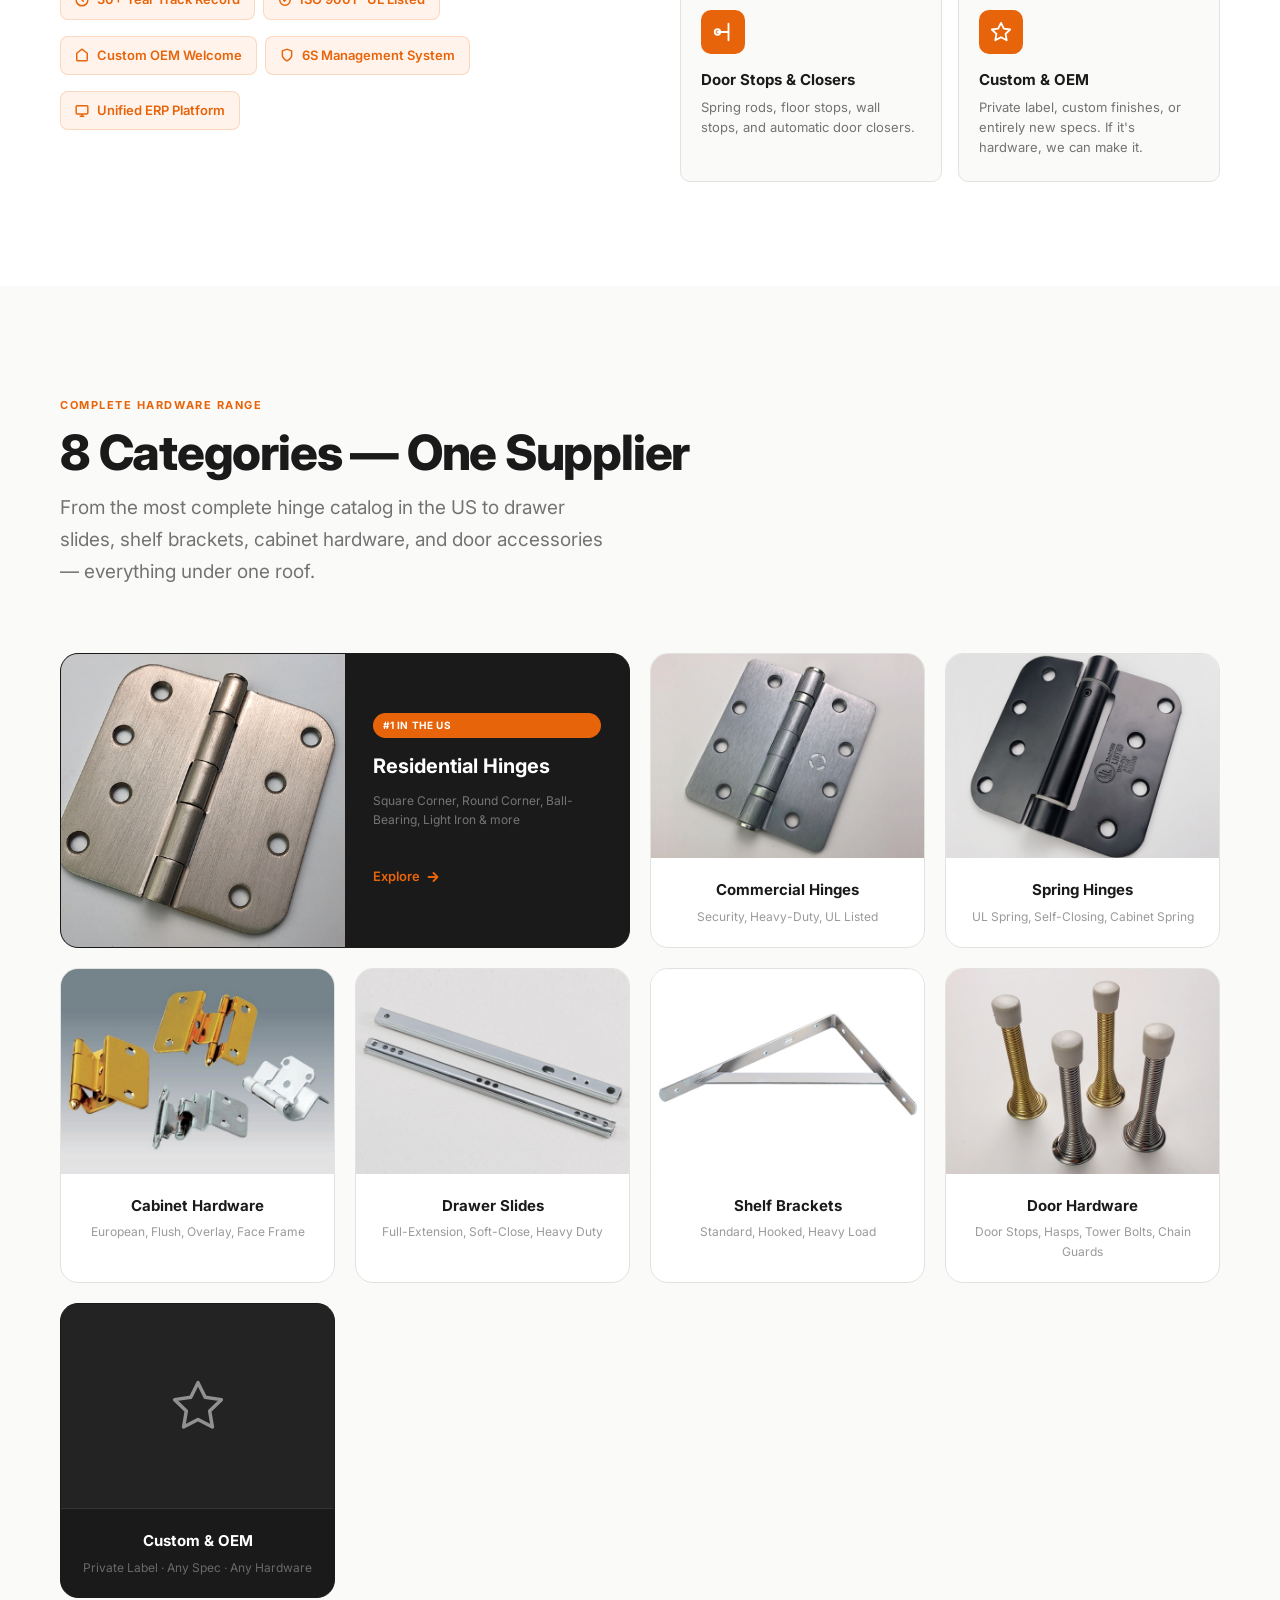
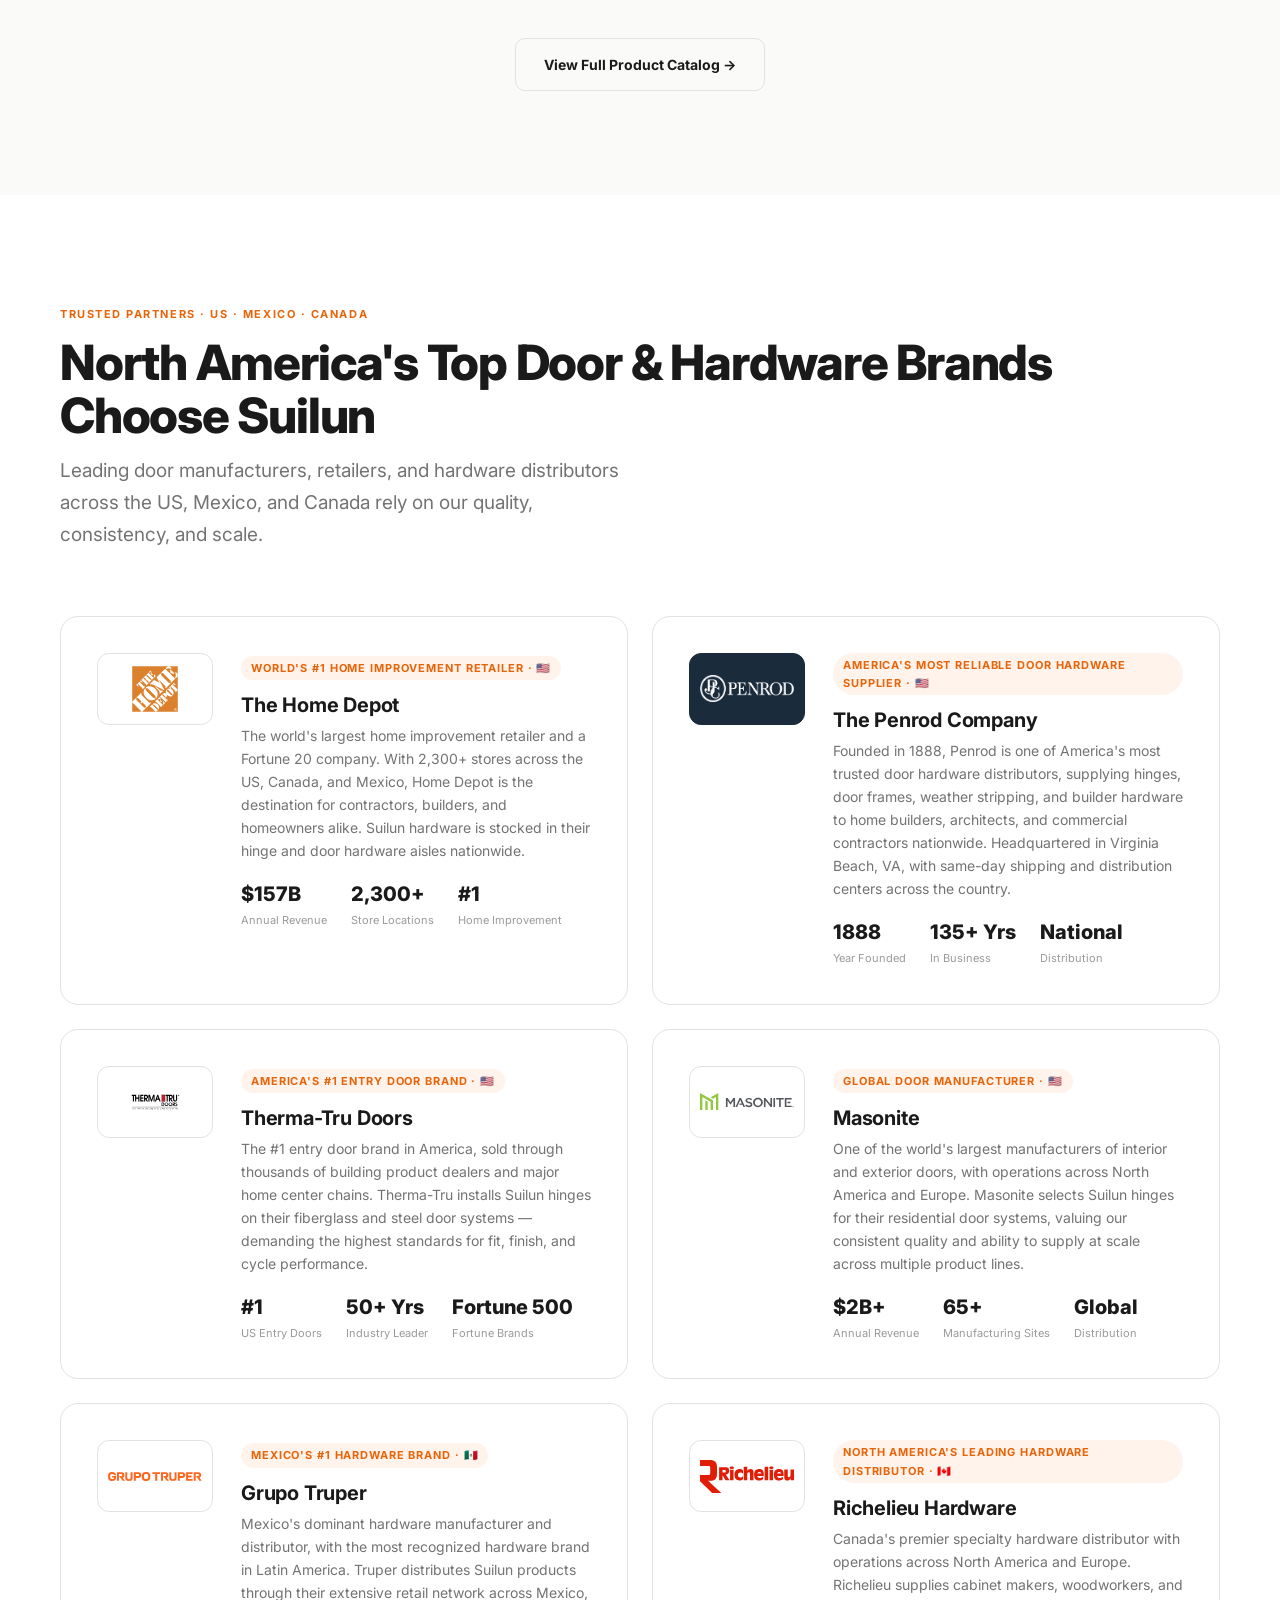
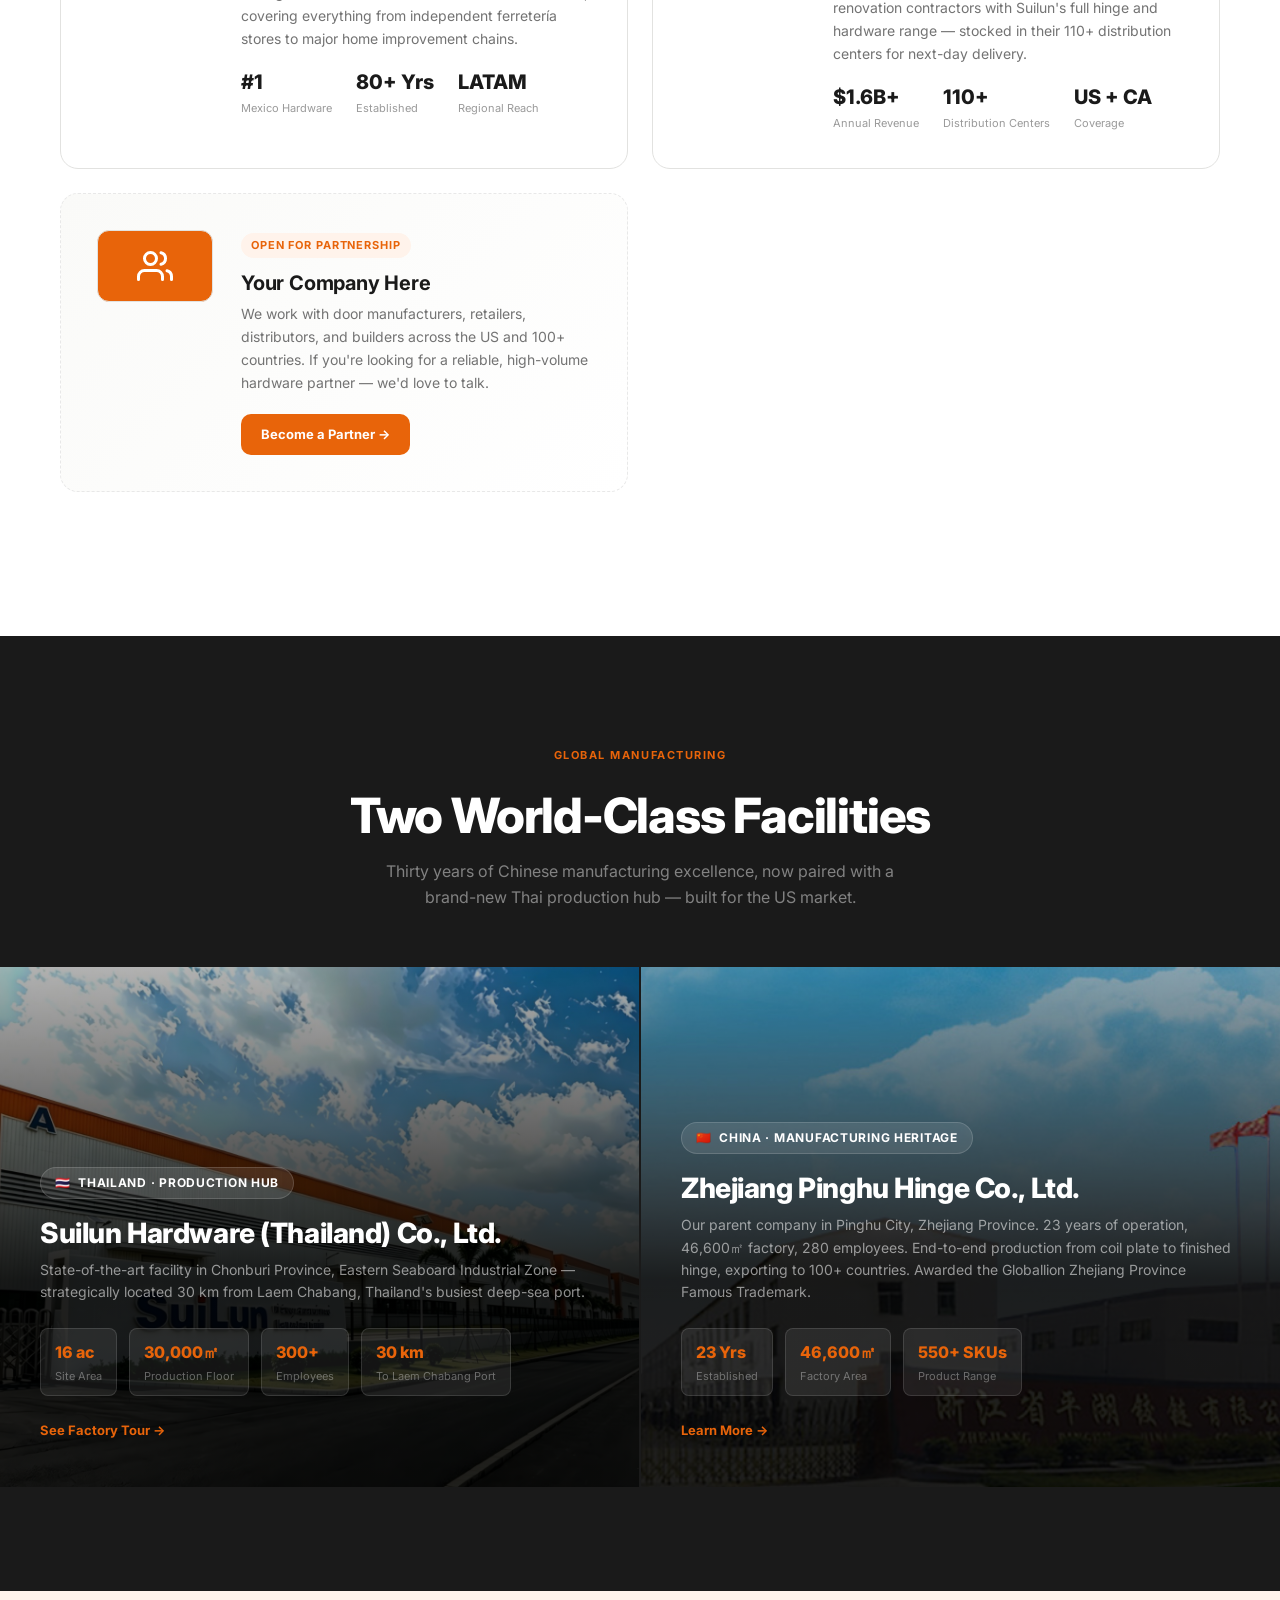
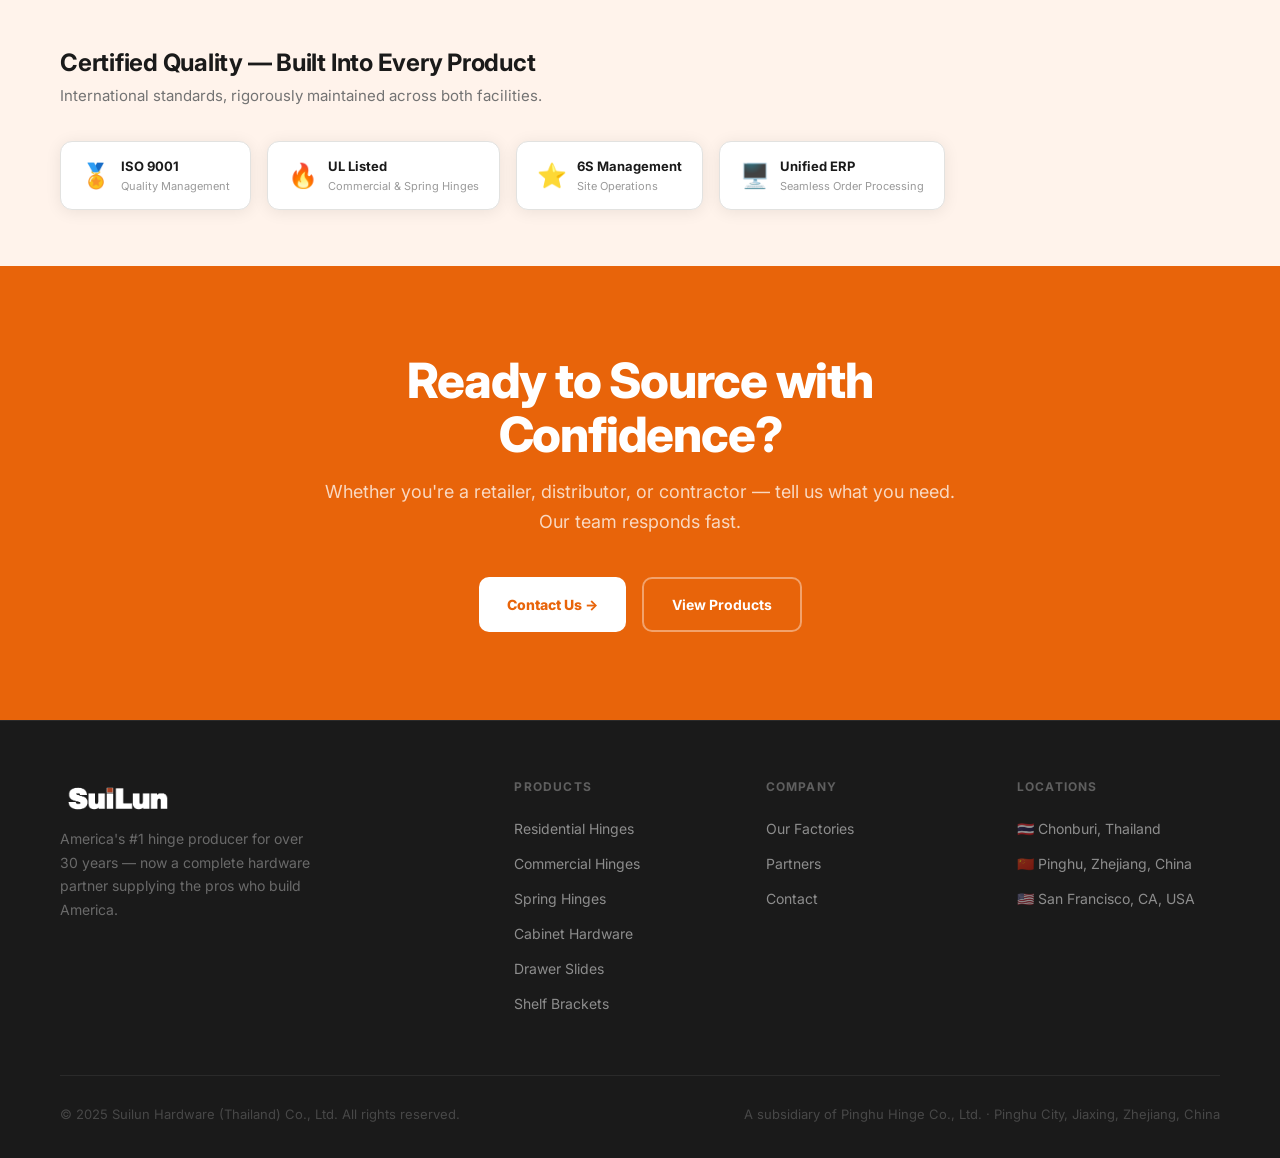
==== commit 7e05c62c: "Cache-bust Thailand factory image Co-Authored-By: Claude Sonnet 4.6 <noreply@anthropic.com>" ====
--- a/index.html
+++ b/index.html
@@ -633,7 +633,7 @@
 
     <!-- Thailand -->
     <div class="factory-panel">
-      <div class="factory-panel-img" style="background-image: url('img/thai-factory-entrance.png');"></div>
+      <div class="factory-panel-img" style="background-image: url('img/thai-factory-entrance.png?v=2');"></div>
       <div class="factory-panel-overlay"></div>
       <div class="factory-panel-content">
         <div class="factory-flag">🇹🇭 &nbsp;Thailand · Production Hub</div>
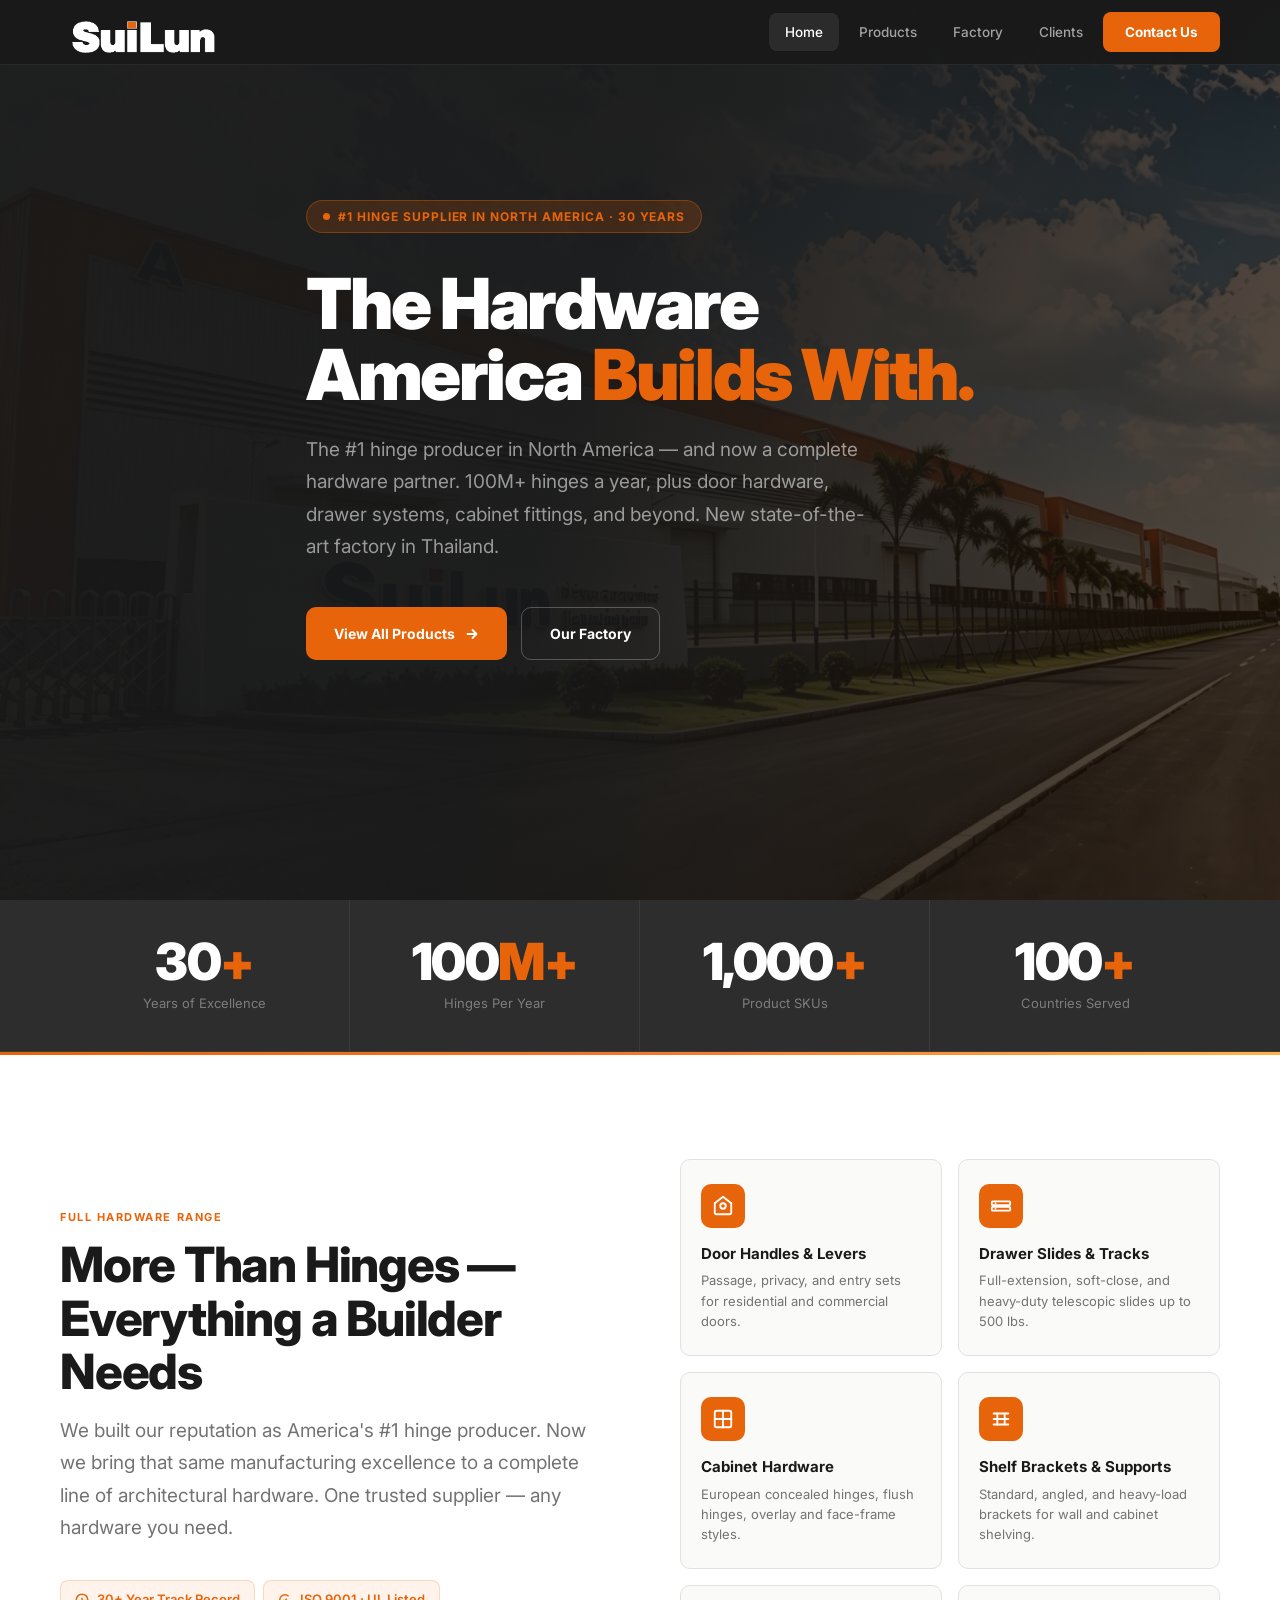
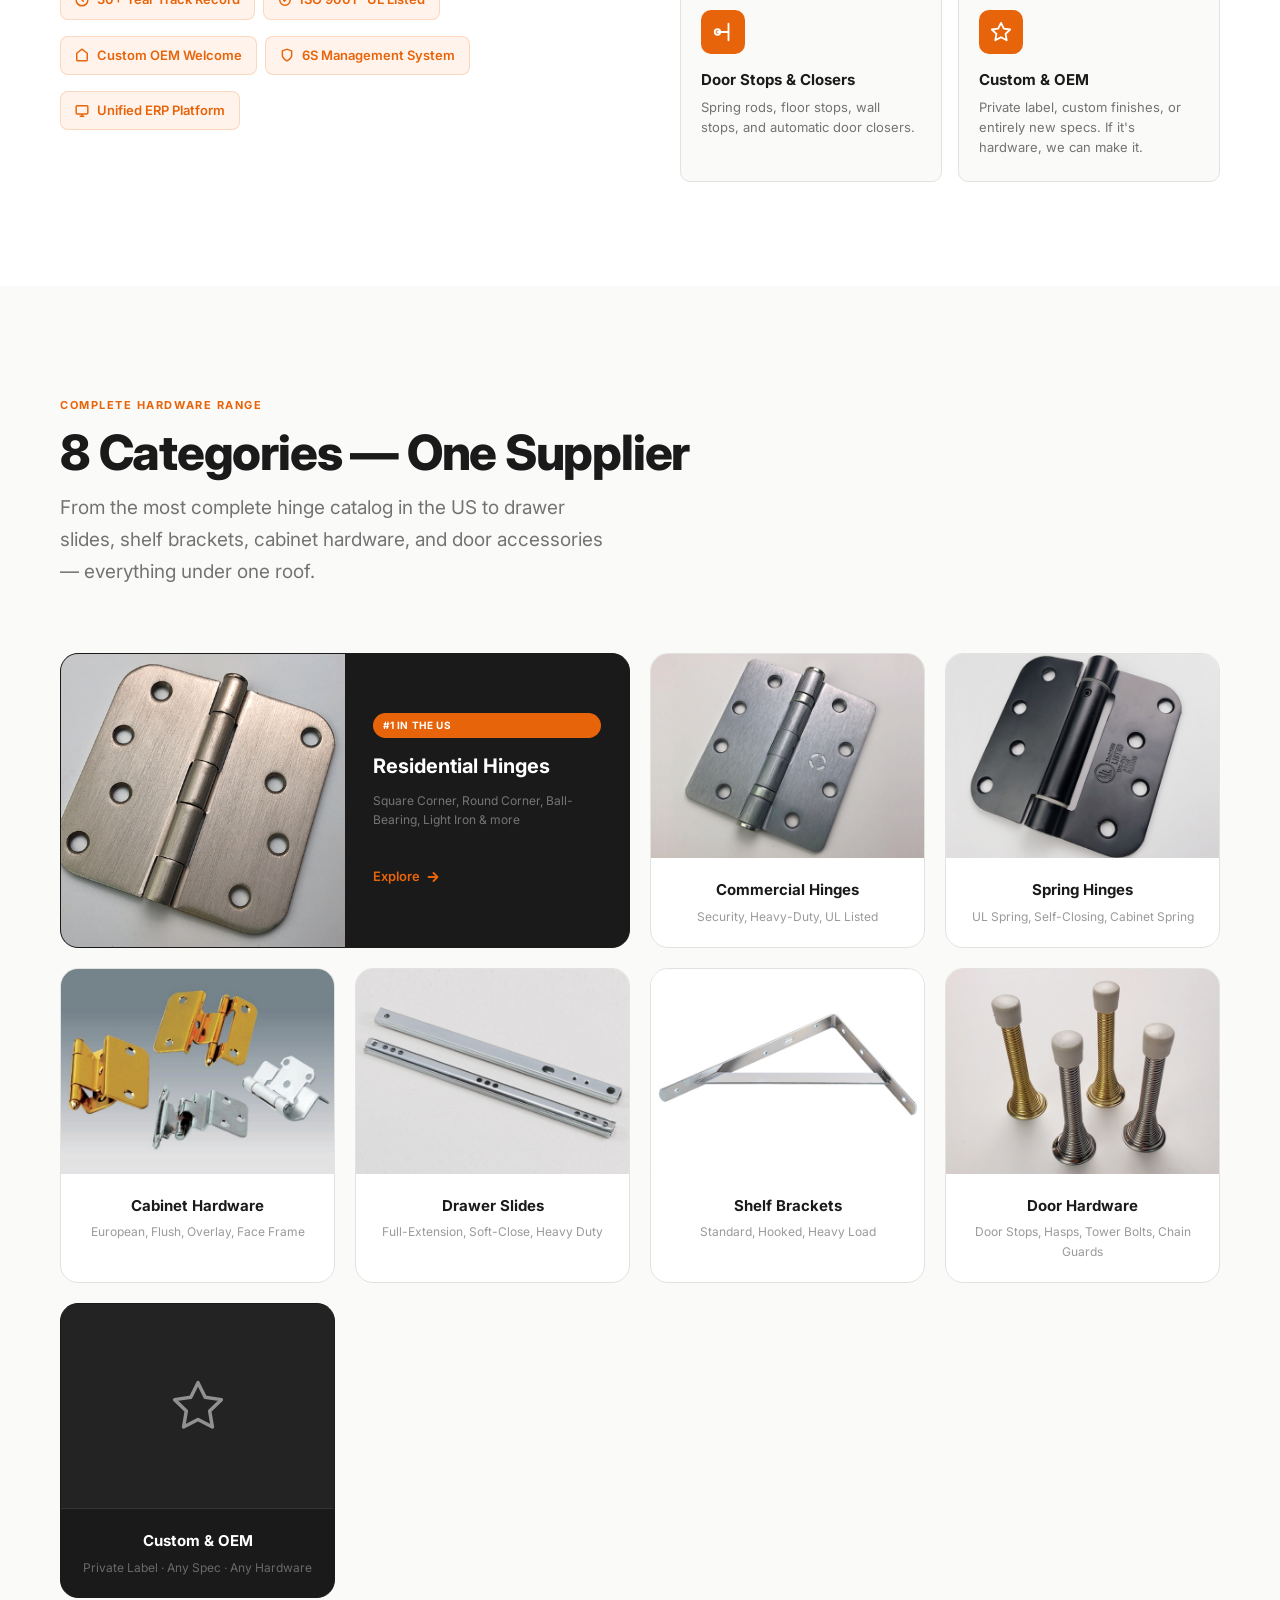
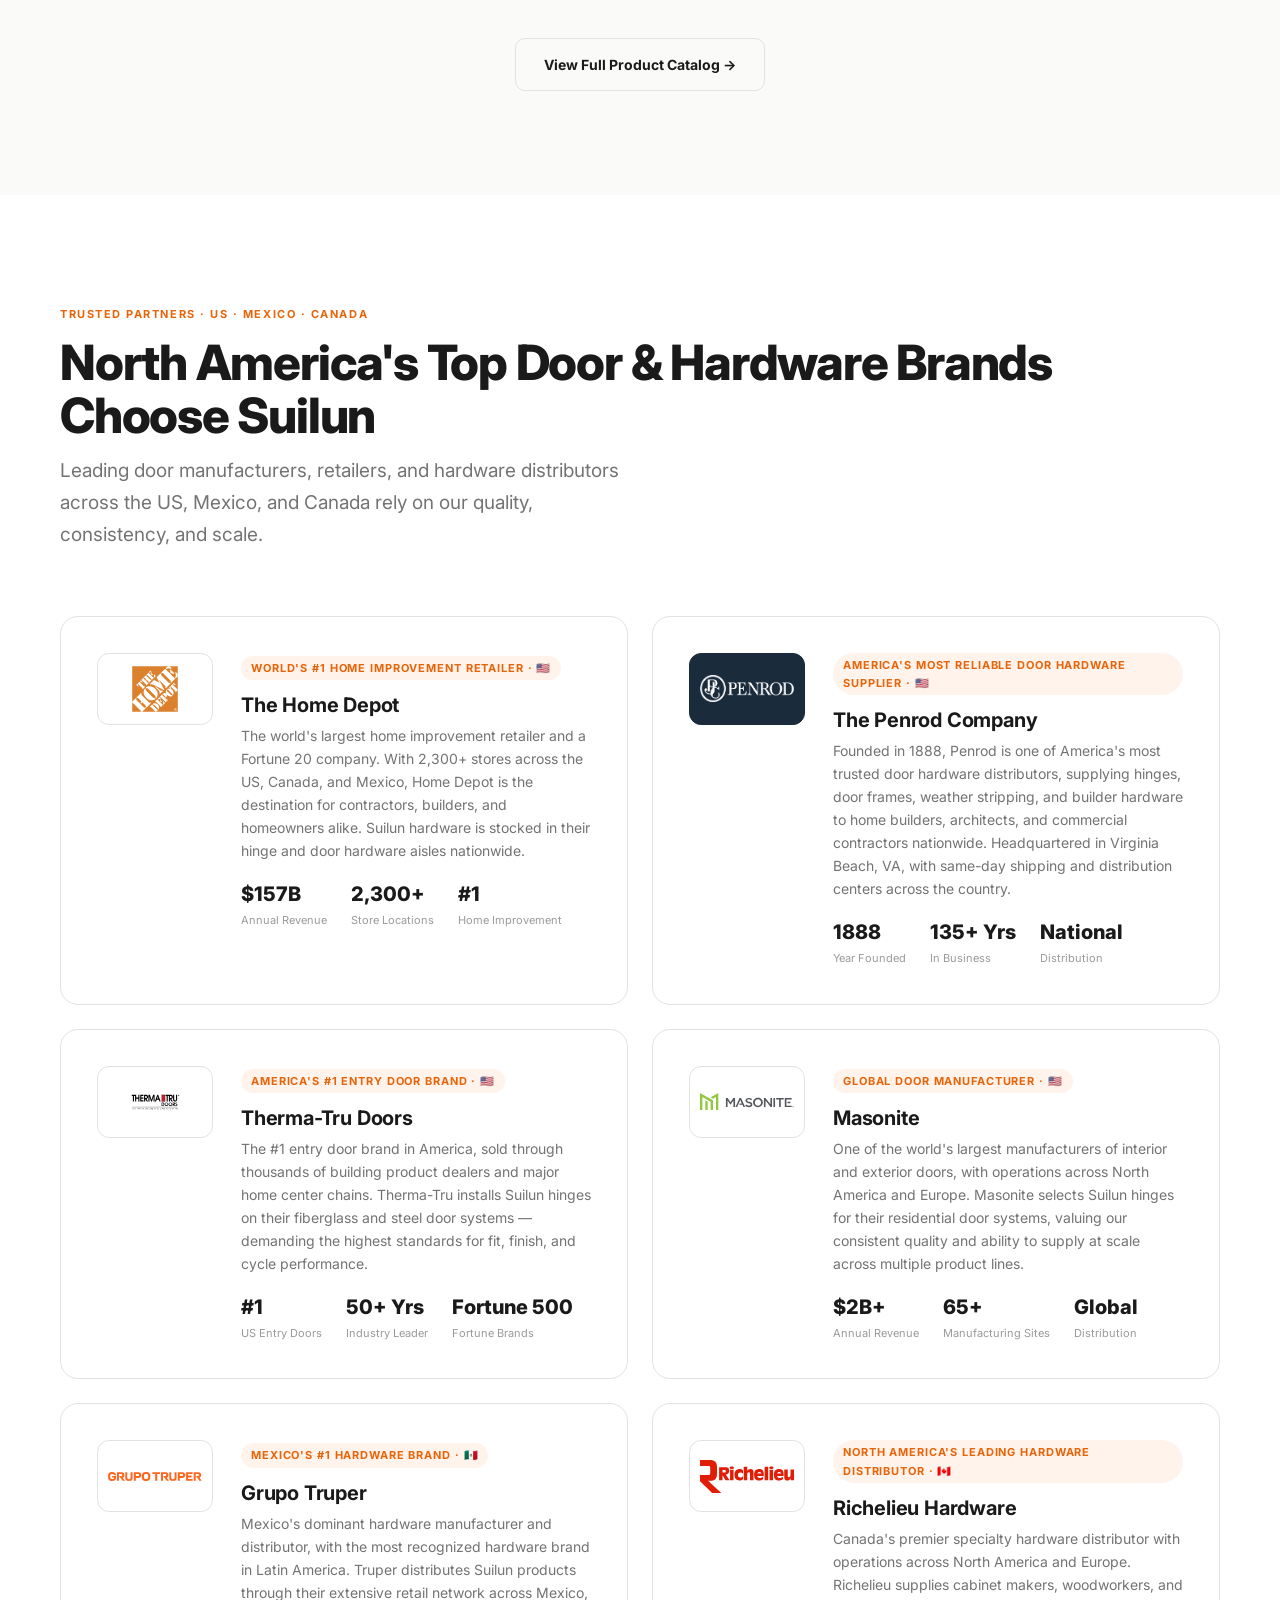
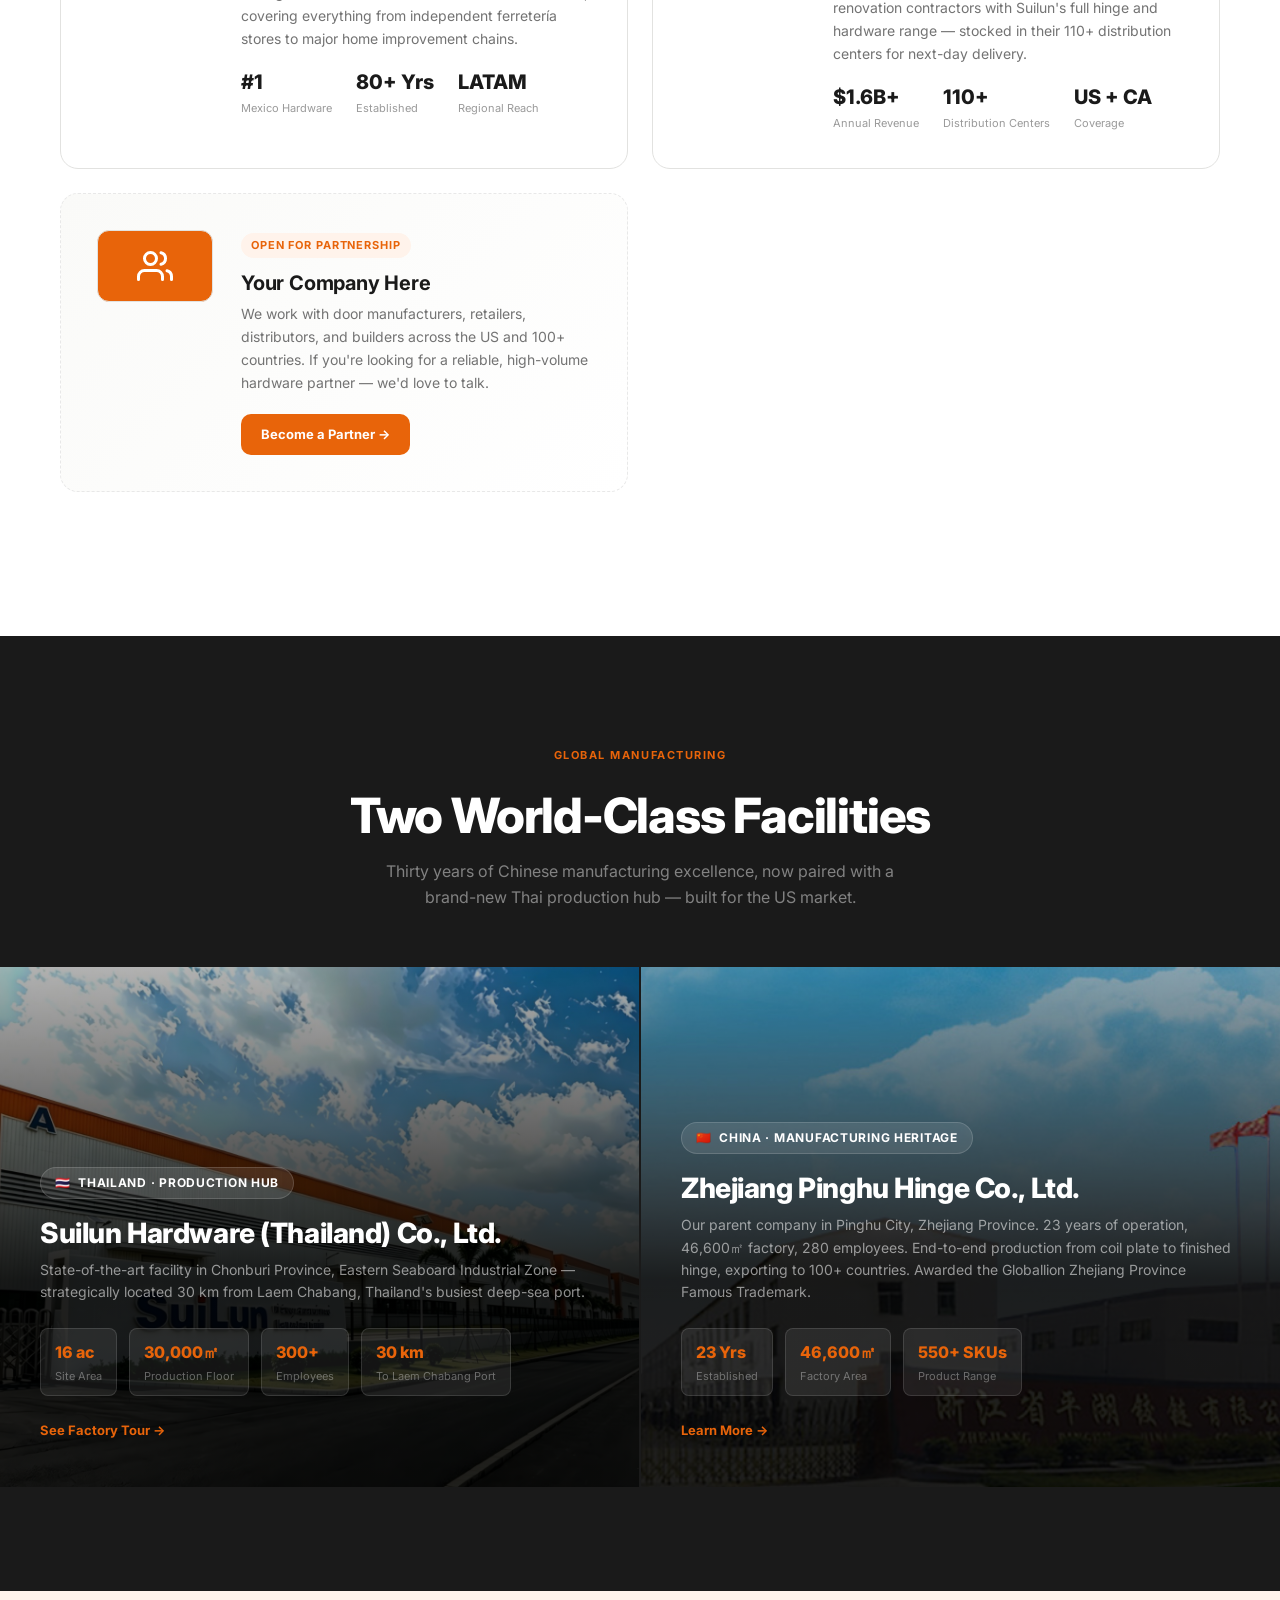
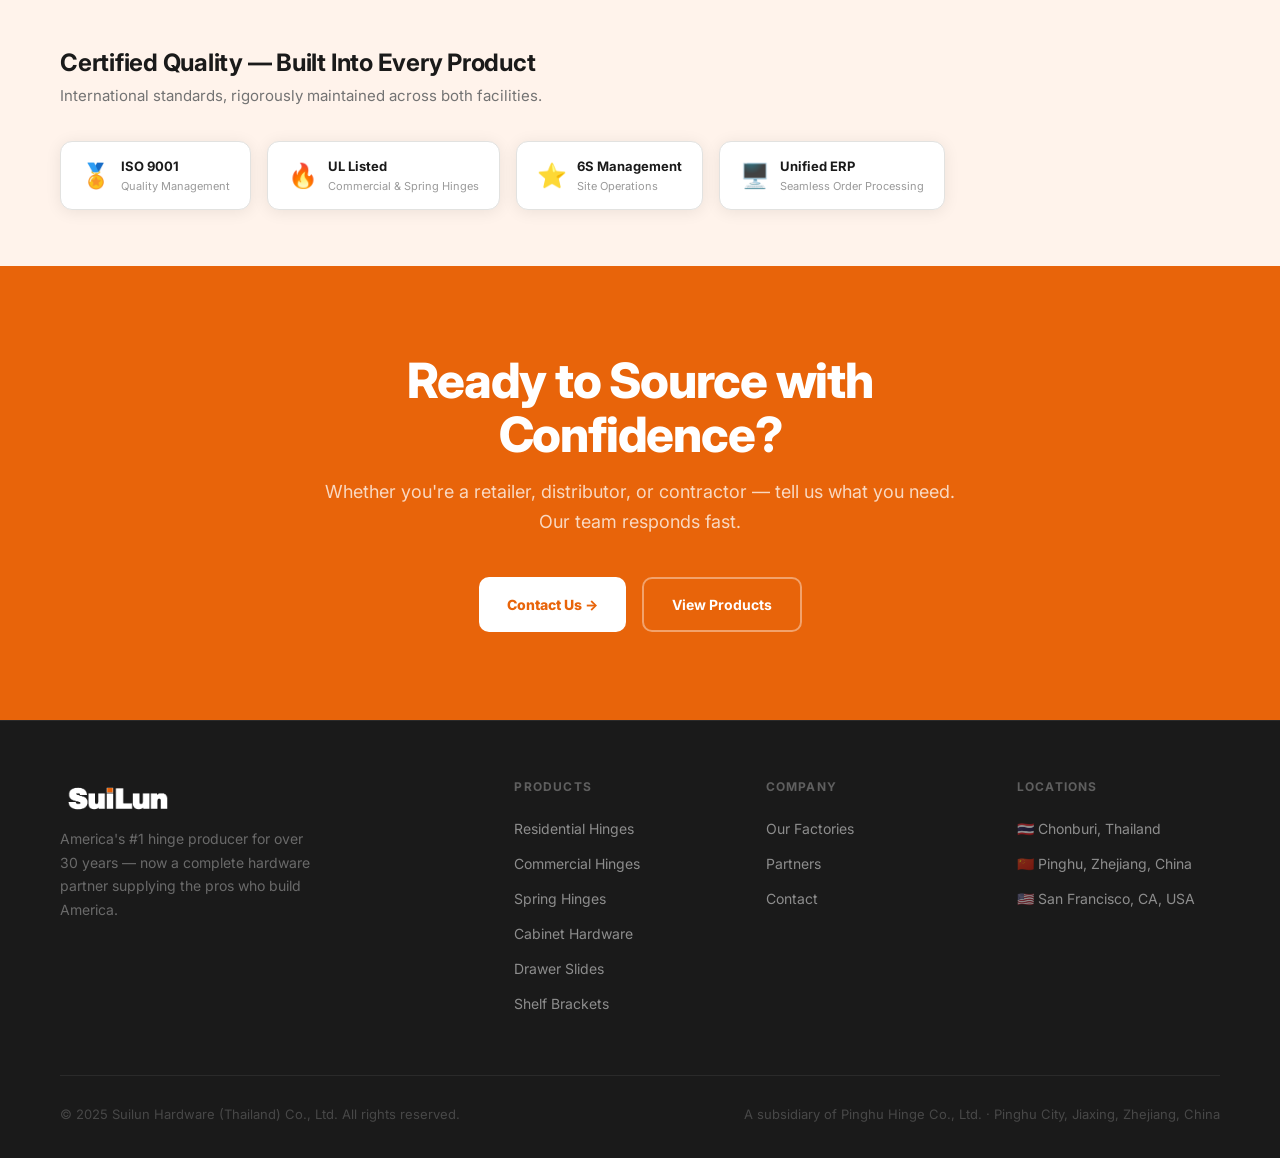
==== commit e1dd9b18: "Replace homepage hero with new Thailand factory exterior photo Co-Authored-By: Claude Sonnet 4.6 <no" ====
--- a/index.html
+++ b/index.html
@@ -15,7 +15,7 @@
 }
 .hero-img {
   position: absolute; inset: 0;
-  background-image: url('img/757dfbb52b981101c5790339cc6810e2.jpg');
+  background-image: url('img/thai-factory-entrance.png?v=2');
   background-size: cover; background-position: center top;
   filter: brightness(0.3);
 }
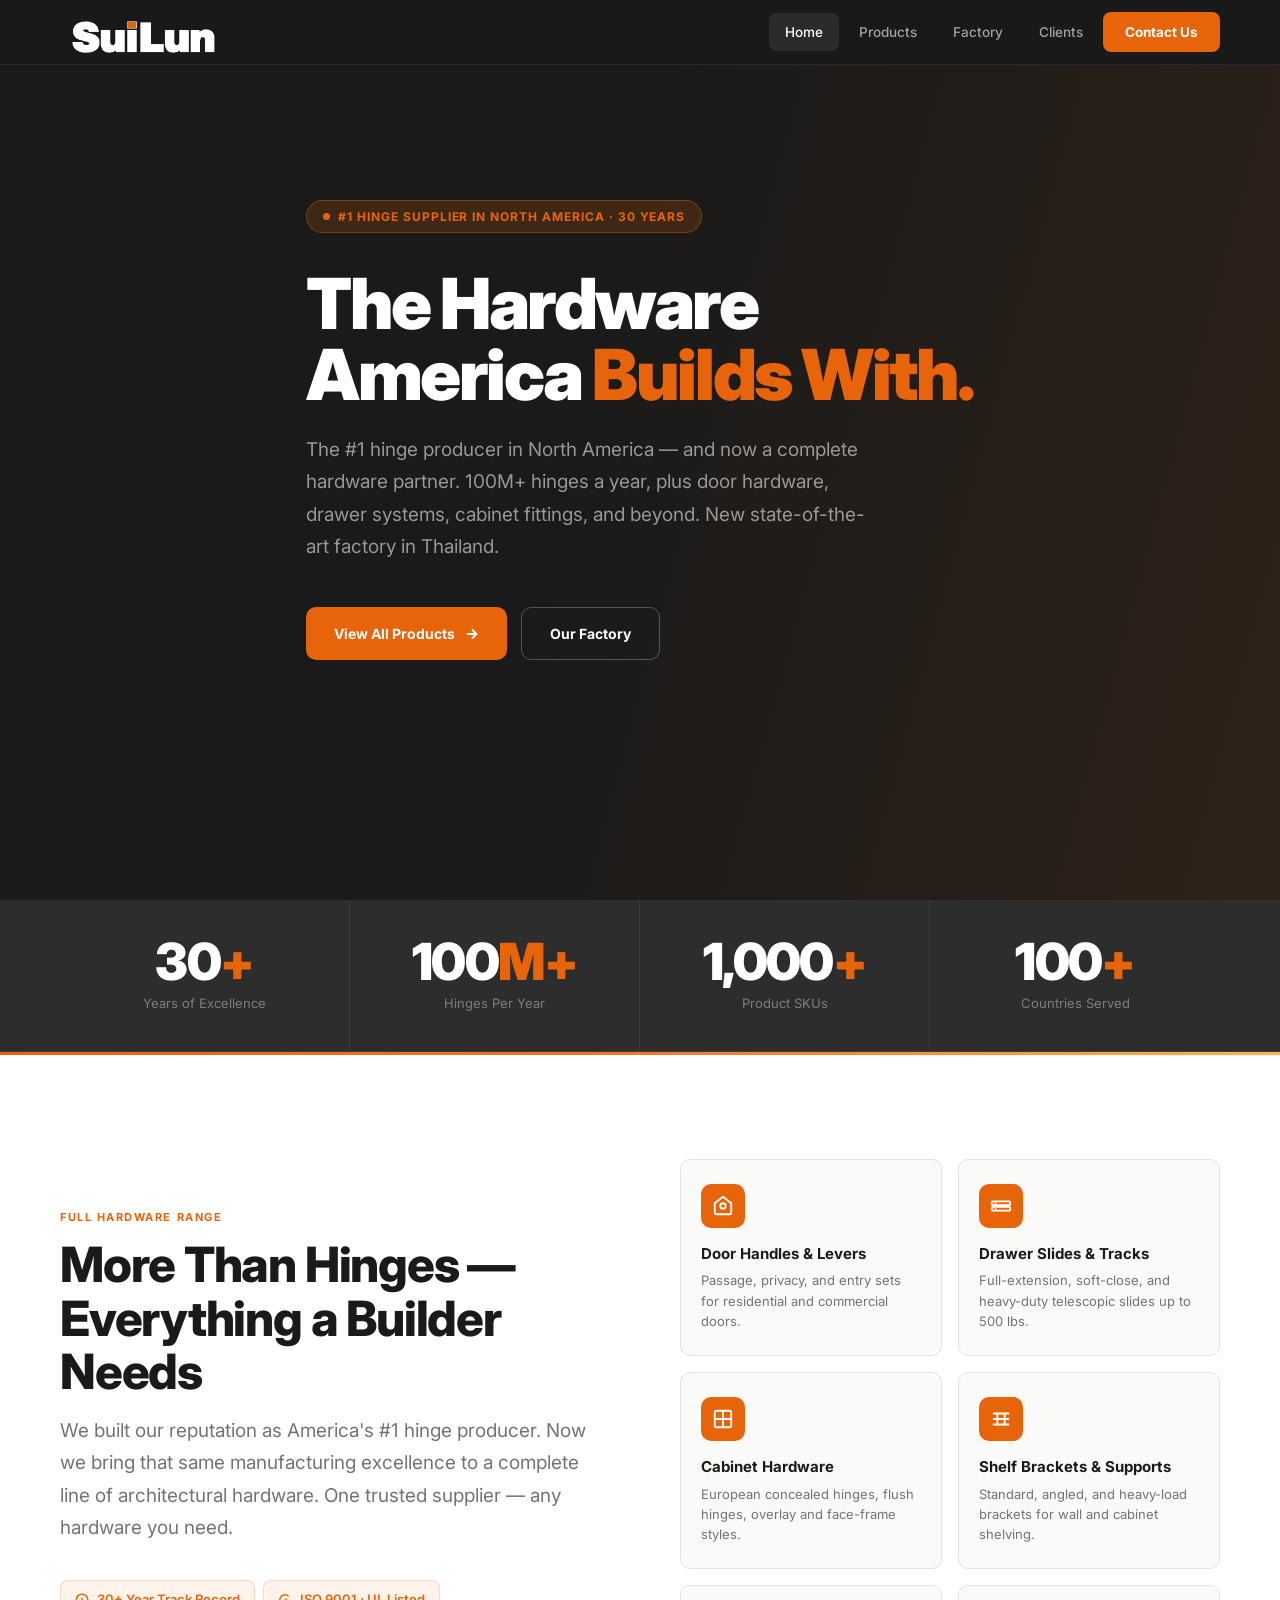
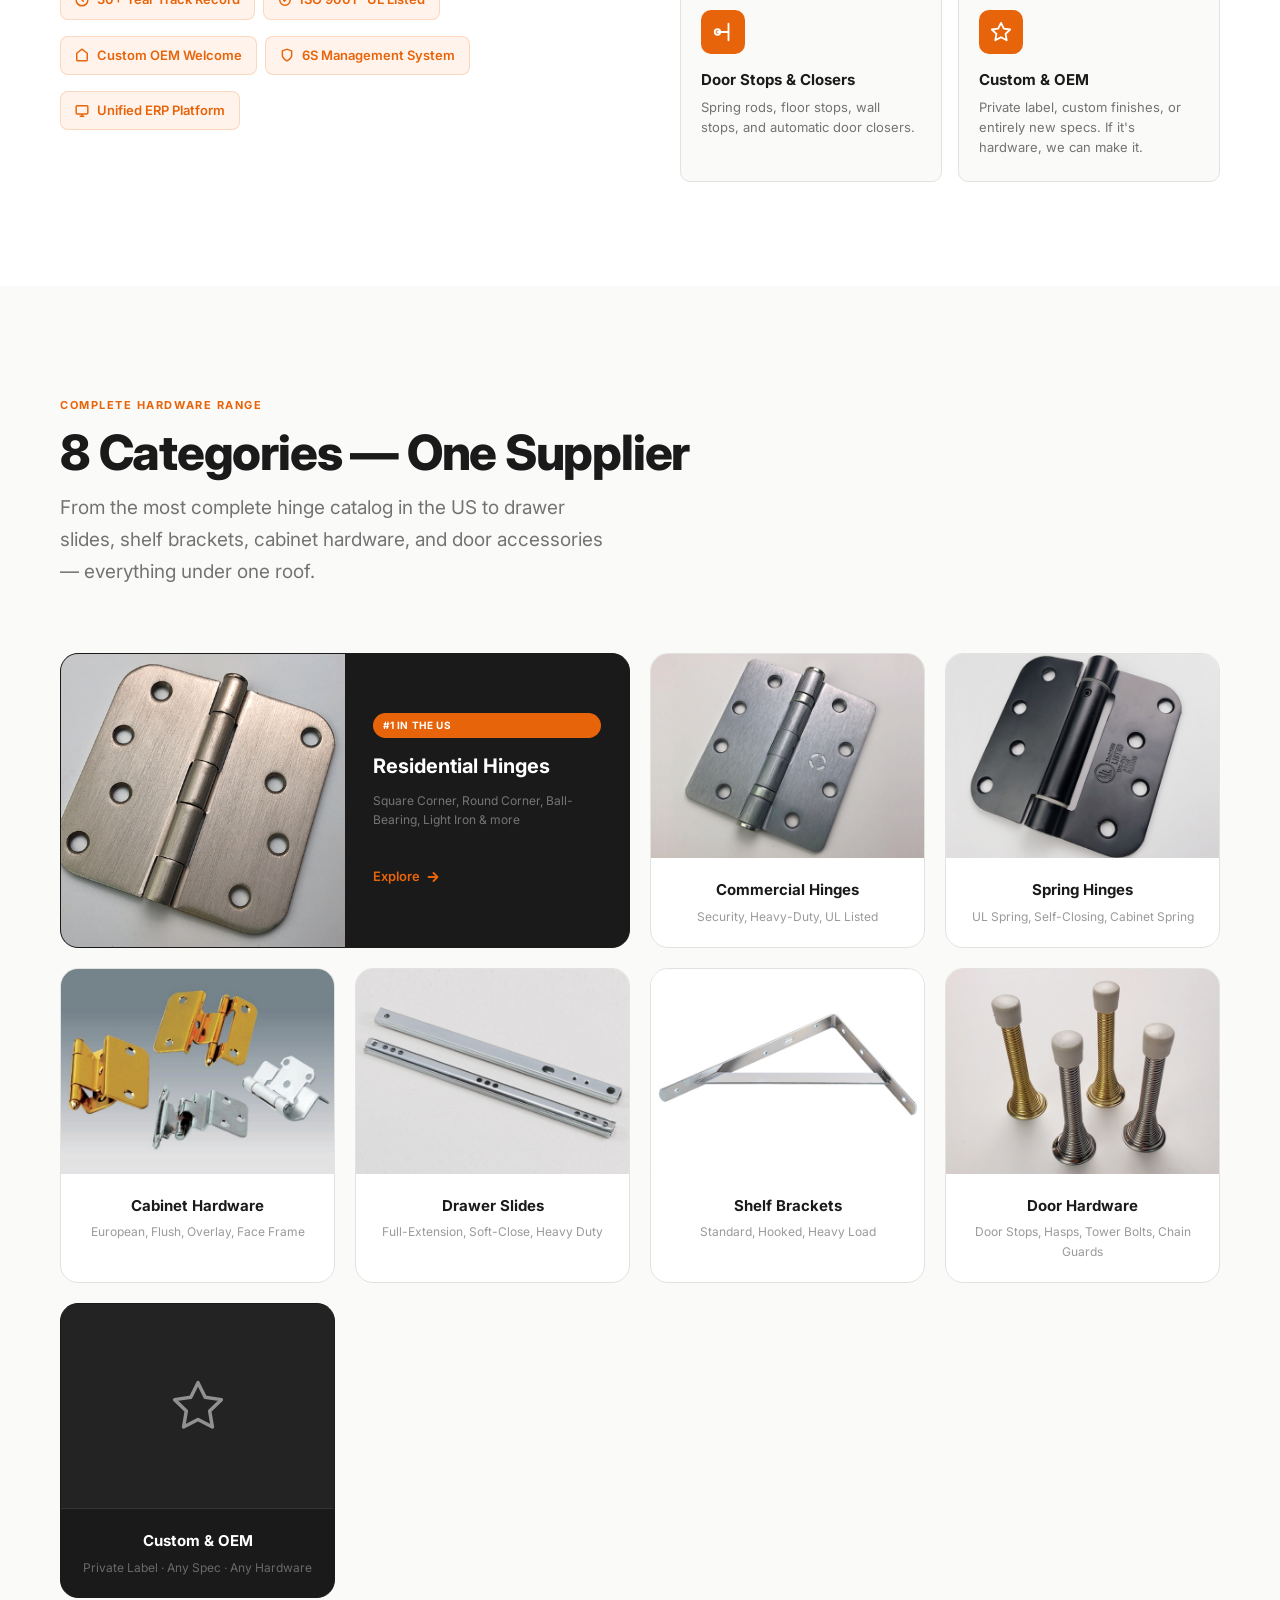
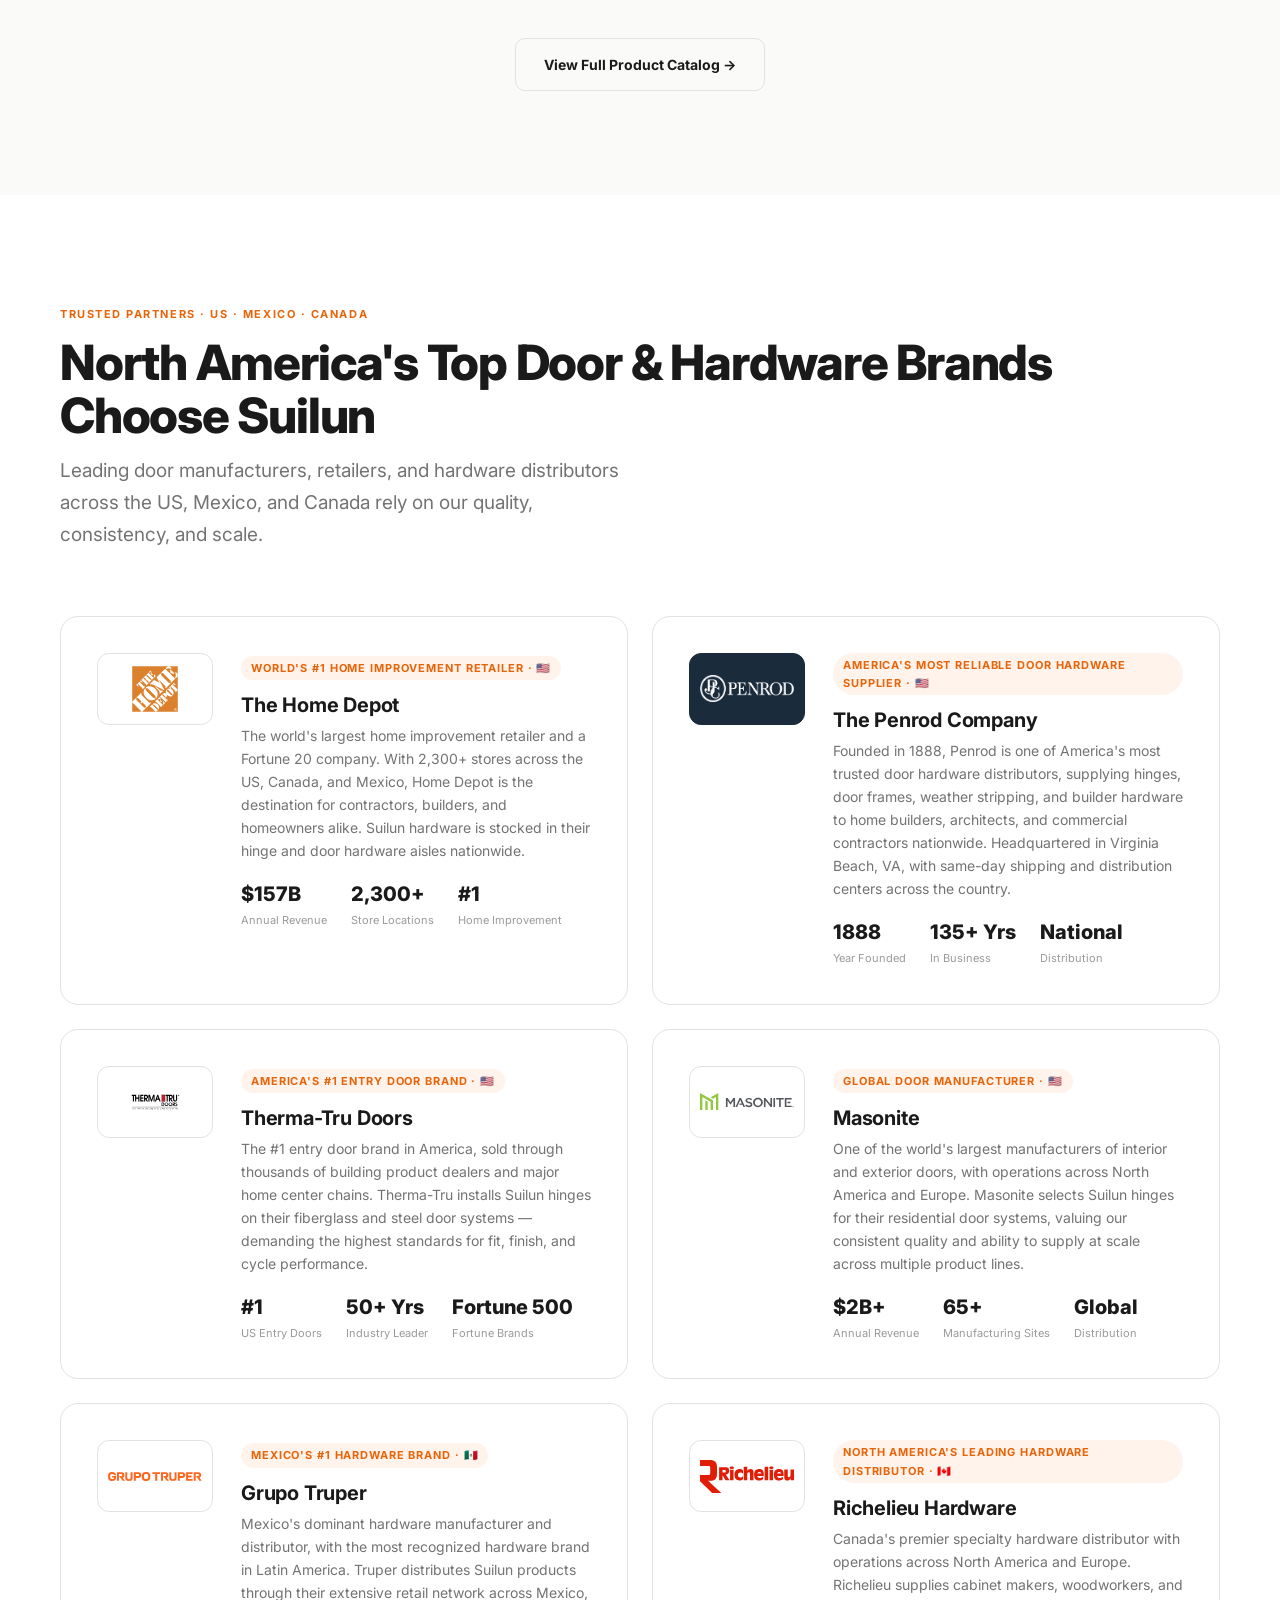
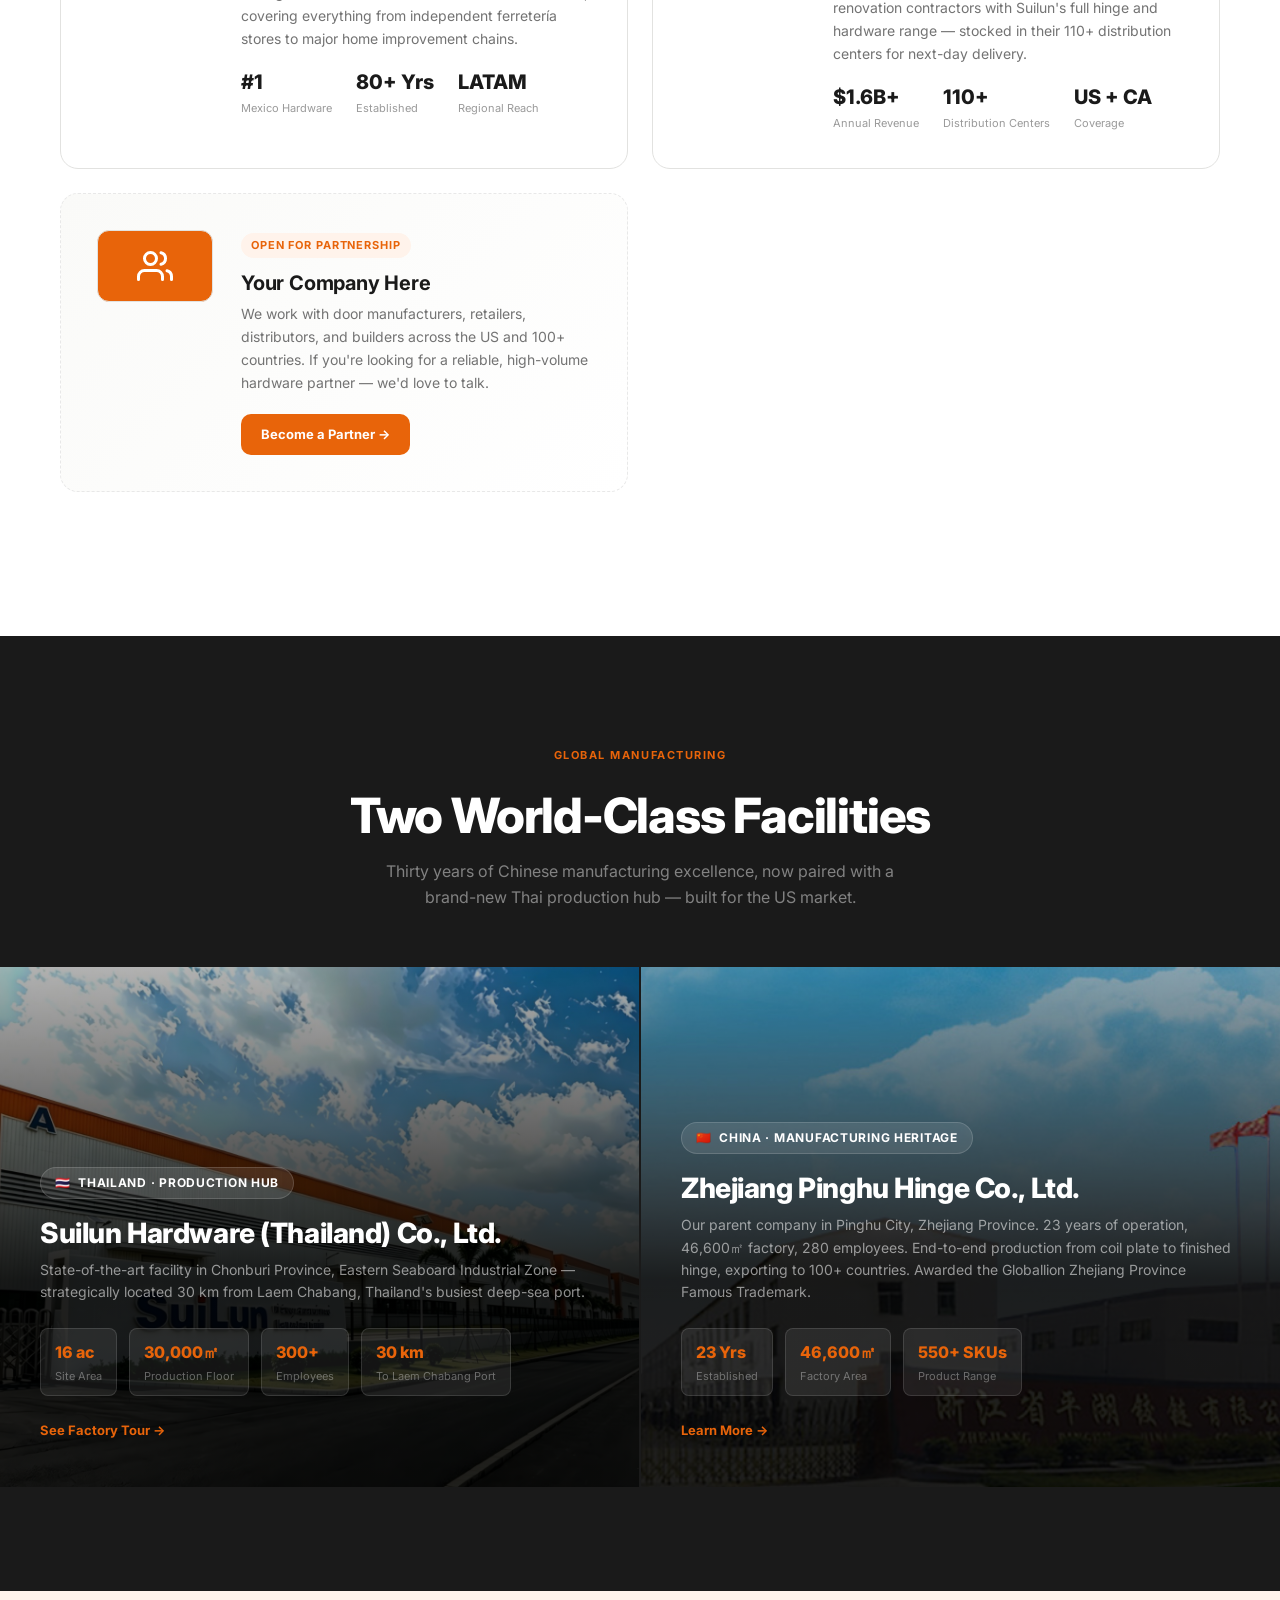
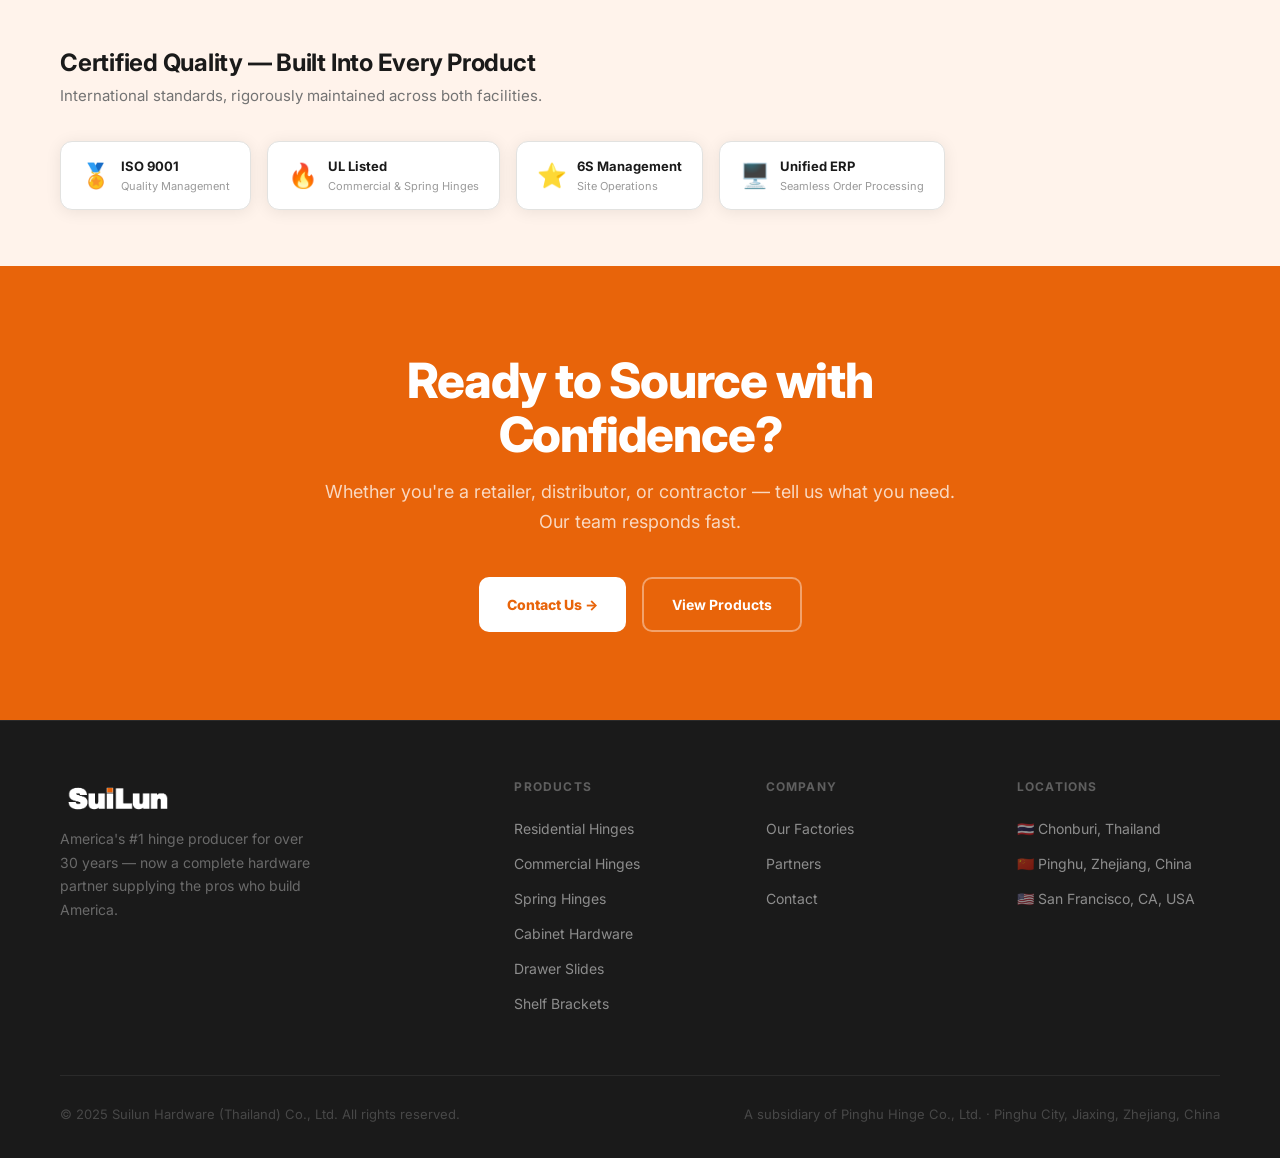
==== commit 314e23d6: "Revert homepage hero; cache-bust logo v3 to show orange dot Co-Authored-By: Claude Sonnet 4.6 <norep" ====
--- a/index.html
+++ b/index.html
@@ -15,7 +15,7 @@
 }
 .hero-img {
   position: absolute; inset: 0;
-  background-image: url('img/thai-factory-entrance.png?v=2');
+  background-image: url('img/757dfbb52b981101c5790339cc6810e2.jpg');
   background-size: cover; background-position: center top;
   filter: brightness(0.3);
 }
@@ -269,7 +269,7 @@
   <div class="wrap nav-wrap">
     <a href="index.html" class="logo">
       
-      <img src="img/suilun-logo-nav.png" alt="SuiLun" class="logo-img">
+      <img src="img/suilun-logo-nav.png?v=3" alt="SuiLun" class="logo-img">
     </a>
     <div class="nav-menu">
       <a href="index.html" class="active">Home</a>
@@ -718,7 +718,7 @@
   <div class="wrap">
     <div class="footer-grid">
       <div class="footer-brand">
-        <img src="img/suilun-logo-nav.png" alt="SuiLun" style="height:36px;width:auto;display:block;margin-bottom:14px;">
+        <img src="img/suilun-logo-nav.png?v=3" alt="SuiLun" style="height:36px;width:auto;display:block;margin-bottom:14px;">
         <p>America's #1 hinge producer for over 30 years — now a complete hardware partner supplying the pros who build America.</p>
       </div>
       <div class="footer-col">
